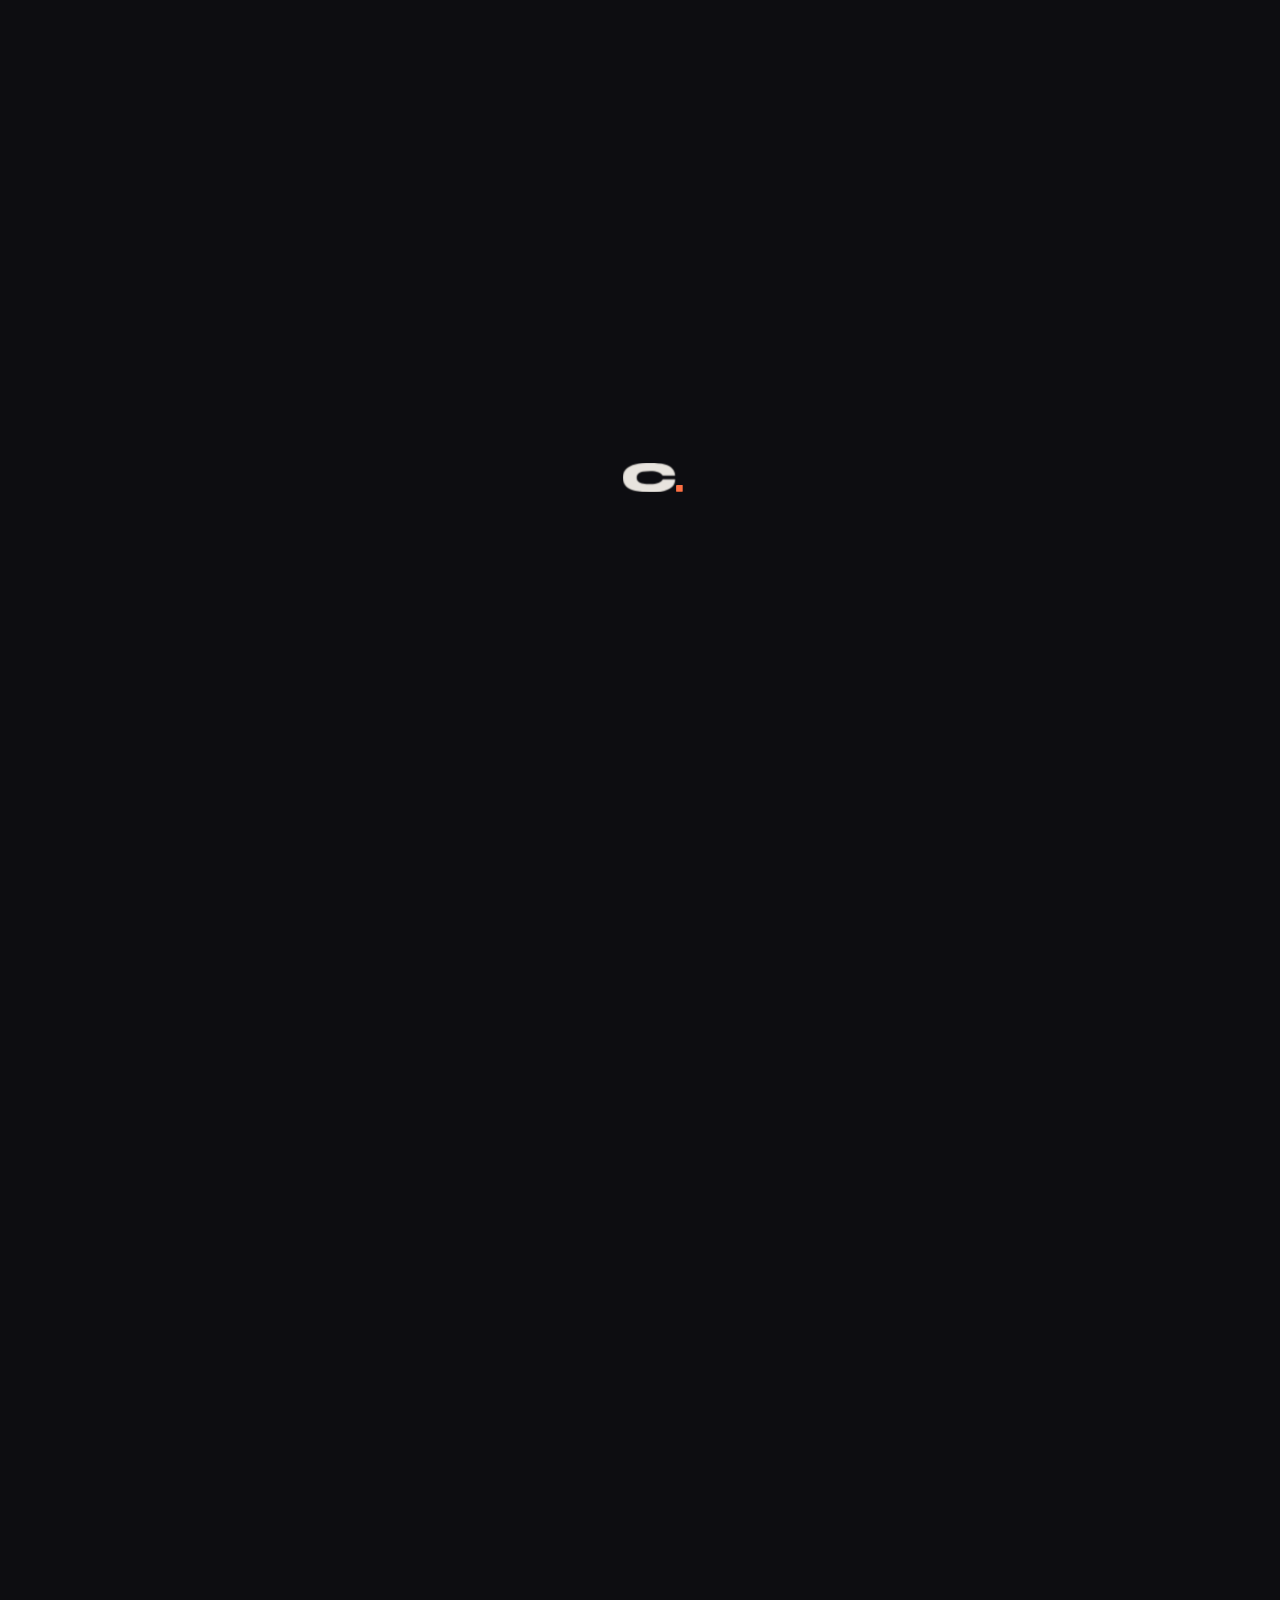
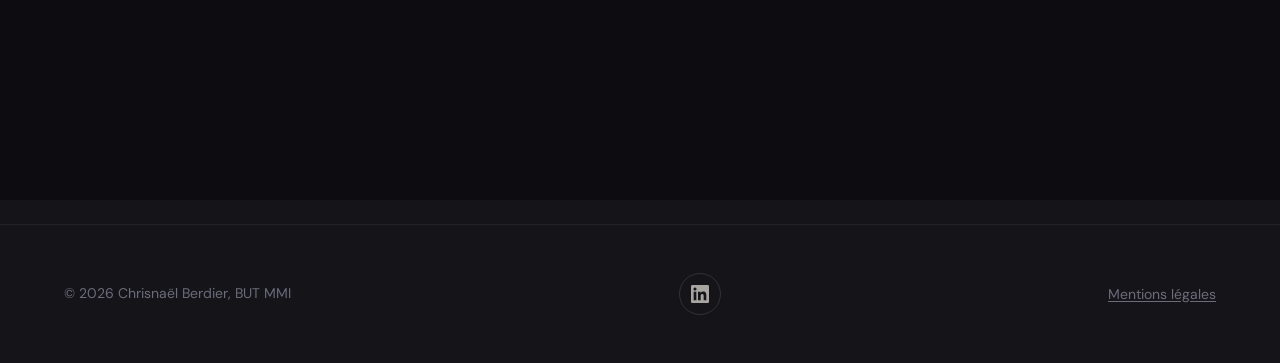
==== a-propos.html @ d1ca4b15 "sync: mise à jour depuis portfolio-berdier-chrisnael (version principale) Co-Authored-By: Claude Son" ====
﻿﻿<!DOCTYPE html>
<html lang="fr" data-theme="auto">
<head>
  <meta charset="UTF-8">
  <meta name="viewport" content="width=device-width, initial-scale=1.0">
  <meta name="description" content="À propos de Chrisnaël Berdier : parcours, valeurs et vision en tant que Designer Graphique en formation BUT MMI.">
  <title>À propos · Chrisnaël Berdier</title>
  <link rel="preconnect" href="https://fonts.googleapis.com">
  <link rel="preconnect" href="https://fonts.gstatic.com" crossorigin>
  <link href="https://fonts.googleapis.com/css2?family=Syne:wght@400;500;600;700;800&family=DM+Sans:ital,opsz,wght@0,9..40,300;0,9..40,400;0,9..40,500;0,9..40,600;0,9..40,700;1,9..40,400&display=swap" rel="stylesheet">
  <link rel="stylesheet" href="css/style.css">
</head>
<body>
<!-- LOADER -->
  <div class="loader" id="site-loader"><svg class="loader__logo" viewBox="0 0 810 810" xmlns="http://www.w3.org/2000/svg"><path class="logo-c" d="M779.74 554.57c0 30.95-9.67 57.39-29.02 79.31-19.34 21.92-49.86 38.68-91.55 50.28s-95.84 17.41-162.47 17.41c-66.62 0-123.26-5.37-169.89-16.11-46.64-10.74-82.1-28.36-106.39-52.87-24.28-24.5-36.42-57.16-36.42-97.99 0-40.84 12.14-73.61 36.42-98.33 24.29-24.72 59.75-42.55 106.39-53.52 46.63-10.96 103.27-16.44 169.89-16.44 66.63 0 120.57 5.81 161.83 17.41 41.26 11.6 71.56 28.37 90.91 50.28 19.34 21.92 29.23 48.14 29.66 78.66H637.27c-6.88-16.77-22.35-29.77-46.42-39.02-24.07-9.24-55.45-13.86-94.14-13.86-31.37 0-58.67 2.26-81.89 6.78-23.21 4.51-41.15 12.14-53.83 22.89-12.68 10.74-19.01 25.78-19.01 45.12 0 18.91 6.23 33.74 18.69 44.49 12.47 10.74 30.3 18.26 53.52 22.56 23.22 4.31 50.73 6.45 82.53 6.45 38.69 0 70.17-4.62 94.45-13.86 24.29-9.25 39.88-22.47 46.76-39.66z" transform="translate(-22.56,-315.92) scale(0.79) translate(161.44,691.9)"/><rect class="logo-dot" fill="#ff7043" x="730" y="720" width="60" height="60" rx="4"/></svg></div>
  <!-- PAGE TRANSITION -->
  <div class="page-transition-overlay" id="page-transition"><svg class="pt-logo" viewBox="0 0 810 810" xmlns="http://www.w3.org/2000/svg"><path fill="var(--text-primary,#f0ece6)" d="M779.74 554.57c0 30.95-9.67 57.39-29.02 79.31-19.34 21.92-49.86 38.68-91.55 50.28s-95.84 17.41-162.47 17.41c-66.62 0-123.26-5.37-169.89-16.11-46.64-10.74-82.1-28.36-106.39-52.87-24.28-24.5-36.42-57.16-36.42-97.99 0-40.84 12.14-73.61 36.42-98.33 24.29-24.72 59.75-42.55 106.39-53.52 46.63-10.96 103.27-16.44 169.89-16.44 66.63 0 120.57 5.81 161.83 17.41 41.26 11.6 71.56 28.37 90.91 50.28 19.34 21.92 29.23 48.14 29.66 78.66H637.27c-6.88-16.77-22.35-29.77-46.42-39.02-24.07-9.24-55.45-13.86-94.14-13.86-31.37 0-58.67 2.26-81.89 6.78-23.21 4.51-41.15 12.14-53.83 22.89-12.68 10.74-19.01 25.78-19.01 45.12 0 18.91 6.23 33.74 18.69 44.49 12.47 10.74 30.3 18.26 53.52 22.56 23.22 4.31 50.73 6.45 82.53 6.45 38.69 0 70.17-4.62 94.45-13.86 24.29-9.25 39.88-22.47 46.76-39.66z" transform="translate(-22.56,-315.92) scale(0.79) translate(161.44,691.9)"/><rect fill="#ff7043" x="730" y="720" width="60" height="60" rx="4"/></svg></div>
  <!-- CURSOR -->
  <div class="cursor-custom" id="custom-cursor"></div>
  <a href="#main" class="skip-link">Aller au contenu principal</a>
  <nav class="nav" aria-label="Navigation principale">
    <div class="container nav__inner">
      <a href="index.html" class="nav__logo" aria-label="Retour à l'accueil">C<span>.</span></a>
      <ul class="nav__links" role="list"><li><a href="index.html" class="nav__link" data-i18n="nav.home">Accueil</a></li><li><a href="a-propos.html" class="nav__link is-active" data-i18n="nav.about">À propos</a></li><li><a href="projets.html" class="nav__link" data-i18n="nav.projects">Projets</a></li><li><a href="contact.html" class="nav__link" data-i18n="nav.contact">Contact</a></li></ul>
      <div class="nav__actions">
        <div class="lang-selector" id="lang-selector"><button class="lang-btn" id="lang-btn" aria-label="Choisir la langue" type="button"><svg viewBox="0 0 24 24" fill="none" stroke="currentColor" stroke-width="2" stroke-linecap="round" stroke-linejoin="round"><circle cx="12" cy="12" r="10"/><line x1="2" y1="12" x2="22" y2="12"/><path d="M12 2a15.3 15.3 0 0 1 4 10 15.3 15.3 0 0 1-4 10 15.3 15.3 0 0 1-4-10 15.3 15.3 0 0 1 4-10z"/></svg></button><div class="lang-dropdown"><button class="lang-option is-active" data-lang="fr"><span class="lang-option__flag">🇫🇷</span> Français</button><button class="lang-option" data-lang="en"><span class="lang-option__flag">🇬🇧</span> English</button><button class="lang-option" data-lang="es"><span class="lang-option__flag">🇪🇸</span> Español</button></div></div><button class="theme-switch" aria-label="Basculer le mode sombre" type="button"><div class="theme-switch__track"><span aria-hidden="true">☀️</span><span aria-hidden="true">🌙</span></div><div class="theme-switch__thumb"></div></button><button class="nav__burger" aria-label="Ouvrir le menu" aria-expanded="false" aria-controls="mobile-menu" type="button"><span></span><span></span><span></span></button></div>
    </div>
    </nav>
  <div class="nav__mobile" id="mobile-menu" role="dialog" aria-modal="true" aria-label="Menu"><div class="nav__mobile-header"><a href="index.html" class="nav__mobile-logo" aria-label="Retour à l&apos;accueil">C<span>.</span></a><button class="nav__mobile-close" id="nav-mobile-close" aria-label="Fermer le menu" type="button"><svg viewBox="0 0 24 24" fill="none" stroke="currentColor" stroke-width="2.5" stroke-linecap="round" aria-hidden="true"><line x1="18" y1="6" x2="6" y2="18"/><line x1="6" y1="6" x2="18" y2="18"/></svg></button></div><a href="index.html" class="nav__mobile-link">Accueil</a><a href="a-propos.html" class="nav__mobile-link">À propos</a><a href="projets.html" class="nav__mobile-link">Projets</a><a href="contact.html" class="nav__mobile-link">Contact</a></div>
  <main id="main">
    <header class="page-header">
      <div class="container">
        <p class="section__label">Qui suis-je</p>
        <h1 class="page-header__title" data-i18n="apropos.title">À propos</h1>
        <p class="page-header__subtitle" data-i18n="apropos.subtitle">Mon parcours, mes valeurs, ma vision du design</p>
      </div>
    </header>
    <section class="about section">
      <div class="container">
        <div class="about__grid">
          <div class="about__image-wrap reveal">
            <img src="assets/img/portrait.webp" alt="Portrait de Chrisnaël Berdier" loading="eager">
          </div>
          <div class="about__text reveal stagger-2">
            <h2 class="section__title" data-i18n="apropos.name">Chrisnaël Berdier</h2>
            <p data-i18n="apropos.p1">J'ai 19 ans et je suis actuellement en première année de BUT Métiers du Multimédia et de l'Internet à l'Université des Antilles, campus de Saint-Claude en Guadeloupe. Avant cela, j'ai débuté par une L1 Humanités qui m'a apporté une solide base en réflexion et communication.</p>
            <p data-i18n="apropos.p2">Ma passion pour le design graphique s'exprime à travers la création d'identités visuelles, de compositions typographiques et de supports de communication. Je suis convaincu que le design est un langage : chaque couleur, chaque forme, chaque espace a un sens.</p>
            <p data-i18n="apropos.p3">En parallèle de mes études, j'ai acquis de l'expérience professionnelle en tant qu'hôte de caisse chez Carrefour Milenis et vendeur chez Be Sport. Ces expériences m'ont appris la rigueur, le travail d'équipe et la relation client.</p>
            <p data-i18n="apropos.p4">Dynamique et motivé, je suis à la recherche d'un stage ou d'une alternance en design graphique, direction artistique ou communication visuelle.</p>
            <div class="about__stats">
              <div class="stat"><div class="stat__number" data-count="10">0</div><div class="stat__label" data-i18n="stat.projects">Projets réalisés</div></div>
              <div class="stat"><div class="stat__number" data-count="2" data-suffix="">0</div><div class="stat__label" data-i18n="stat.degree">BAC+2 en cours</div></div>
              <div class="stat"><div class="stat__number" data-count="9">0</div><div class="stat__label" data-i18n="stat.tools">Outils maîtrisés</div></div>
            </div>
            <div class="about__cta-row">
              <a href="assets/cv/CV_BERDIER_CHRISNAEL.pdf" class="btn btn--primary" download="CV_BERDIER_CHRISNAEL.pdf" aria-label="Télécharger mon CV"><svg viewBox="0 0 24 24" width="18" height="18" fill="none" stroke="currentColor" stroke-width="2" stroke-linecap="round" aria-hidden="true"><path d="M21 15v4a2 2 0 0 1-2 2H5a2 2 0 0 1-2-2v-4"/><polyline points="7 10 12 15 17 10"/><line x1="12" y1="15" x2="12" y2="3"/></svg> Télécharger mon CV</a>
              <button class="btn btn--outline" id="open-cv-viewer" type="button" aria-haspopup="dialog"><svg viewBox="0 0 24 24" width="18" height="18" fill="none" stroke="currentColor" stroke-width="2" stroke-linecap="round" aria-hidden="true"><path d="M1 12s4-8 11-8 11 8 11 8-4 8-11 8-11-8-11-8z"/><circle cx="12" cy="12" r="3"/></svg> Visualiser le CV</button>
              <a href="contact.html" class="btn btn--outline" data-i18n="apropos.contact">Me contacter</a>
            </div>
          </div>
        </div>
        <div class="about-page-values">
          <div class="value-card reveal stagger-1">
            <div class="value-card__icon" aria-hidden="true">🎯</div>
            <h3 class="value-card__title" data-i18n="val.precision">Précision</h3>
            <p class="value-card__desc">Chaque pixel compte. Je porte une attention minutieuse aux détails typographiques et à l'alignement visuel.</p>
          </div>
          <div class="value-card reveal stagger-2">
            <div class="value-card__icon" aria-hidden="true">♿</div>
            <h3 class="value-card__title" data-i18n="val.a11y">Accessibilité</h3>
            <p class="value-card__desc">Concevoir pour tous. Je m'assure que mes créations respectent les standards RGAA et WCAG.</p>
          </div>
          <div class="value-card reveal stagger-3">
            <div class="value-card__icon" aria-hidden="true">💡</div>
            <h3 class="value-card__title" data-i18n="val.creative">Créativité</h3>
            <p class="value-card__desc">Explorer, expérimenter, surprendre. Mon design raconte une histoire et crée de l'émotion.</p>
          </div>
        </div>
      </div>
    </section>
  </main>

  <!-- CV VIEWER MODAL -->
  <div class="project-modal-overlay" id="cv-modal" role="dialog" aria-modal="true" aria-labelledby="cv-modal-title">
    <div class="project-modal">
      <div class="project-modal__header"><button class="project-modal__close-btn" id="cv-modal-close" aria-label="Fermer" type="button">&times;</button></div>
      <div class="project-modal__image">
        <iframe id="cv-modal-iframe" src="" title="CV Chrisnaël Berdier" style="width:100%;height:70vh;border:none;border-radius:var(--radius-md);background:var(--bg-tertiary);"></iframe>
      </div>
      <div class="project-modal__body">
        <h2 class="project-modal__title" id="cv-modal-title">CV de Chrisnaël Berdier</h2>
        <p class="project-modal__desc">Curriculum vitae, BUT Métiers du Multimédia et de l'Internet.</p>
        <a href="assets/cv/CV_BERDIER_CHRISNAEL.pdf" class="project-modal__ext-link" download="CV_BERDIER_CHRISNAEL.pdf" style="display:inline-flex;">📥 Télécharger le PDF</a>
      </div>
    </div>
  </div>

  <footer class="footer" role="contentinfo"><div class="container footer__inner"><p class="footer__copy">&copy; 2026 Chrisnaël Berdier, BUT&nbsp;MMI</p><div class="footer__socials" aria-label="Réseaux sociaux"><a href="https://www.linkedin.com/in/chrisna%C3%ABl-berdier-b634a3389/" class="footer__social-link" aria-label="LinkedIn" target="_blank" rel="noopener noreferrer"><svg viewBox="0 0 24 24" fill="currentColor" aria-hidden="true"><path d="M20.447 20.452h-3.554v-5.569c0-1.328-.027-3.037-1.852-3.037-1.853 0-2.136 1.445-2.136 2.939v5.667H9.351V9h3.414v1.561h.046c.477-.9 1.637-1.85 3.37-1.85 3.601 0 4.267 2.37 4.267 5.455v6.286zM5.337 7.433a2.062 2.062 0 0 1-2.063-2.065 2.064 2.064 0 1 1 2.063 2.065zm1.782 13.019H3.555V9h3.564v11.452zM22.225 0H1.771C.792 0 0 .774 0 1.729v20.542C0 23.227.792 24 1.771 24h20.451C23.2 24 24 23.227 24 22.271V1.729C24 .774 23.2 0 22.222 0h.003z"/></svg></a></div><button class="footer__legal-link" id="open-legal" aria-haspopup="dialog" type="button" data-i18n="footer.legal">Mentions légales</button></div></footer>
  <div class="modal-overlay" id="legal-modal" role="dialog" aria-modal="true" aria-labelledby="legal-title"><div class="modal"><button class="modal__close" aria-label="Fermer">&times;</button><h2 id="legal-title">Mentions légales</h2><h3>Éditeur</h3><p>Chrisnaël Berdier, étudiant BUT MMI, Université des Antilles.</p><h3>Hébergement</h3><p>GitHub Pages, GitHub, Inc.</p><h3>RGPD</h3><p>Aucun cookie de traçage. Droit d'accès et suppression garanti.</p></div></div>
  <button class="back-to-top" id="back-to-top" aria-label="Retour en haut" type="button"><svg viewBox="0 0 24 24" fill="none" stroke="currentColor" stroke-width="2.5" stroke-linecap="round" aria-hidden="true"><polyline points="18 15 12 9 6 15"/></svg></button>
  <div class="a11y-widget"><div class="a11y-panel" id="a11y-panel" role="region" aria-label="Accessibilité"><p class="a11y-panel__title">♿ Accessibilité</p><div class="a11y-option"><span class="a11y-option__label">Taille du texte</span><div class="a11y-option__controls"><button class="a11y-btn" data-zoom="decrease" aria-label="Réduire">A−</button><button class="a11y-btn" data-zoom="reset" aria-label="Réinitialiser">A</button><button class="a11y-btn" data-zoom="increase" aria-label="Augmenter">A+</button></div></div><div class="a11y-option"><span class="a11y-option__label">Contraste élevé</span><div class="a11y-option__controls"><button class="a11y-btn" id="contrast-toggle" aria-pressed="false">◐</button></div></div><div class="a11y-option"><span class="a11y-option__label">Réduire animations</span><div class="a11y-option__controls"><button class="a11y-btn" id="motion-toggle" aria-pressed="false">⏸</button></div></div><div class="a11y-option"><span class="a11y-option__label">Espacement</span><div class="a11y-option__controls"><button class="a11y-btn" id="spacing-toggle" aria-pressed="false">↔</button></div></div></div><button class="a11y-toggle" id="a11y-toggle" aria-label="Accessibilité" aria-expanded="false" aria-controls="a11y-panel" type="button"><svg viewBox="0 0 24 24" fill="none" stroke="currentColor" stroke-width="2" stroke-linecap="round" stroke-linejoin="round" aria-hidden="true"><circle cx="12" cy="4.5" r="2.5"/><path d="M12 7v5"/><path d="M8 11l4 2 4-2"/><path d="M9 21l3-7 3 7"/></svg></button></div>
  <script src="js/main.js"></script>
</body>
</html>
---- css/style.css ----
/* ==============================================================
   PORTFOLIO CHRISNAËL BERDIER — CSS Principal V3
   Architecture : Design tokens → Reset → Components → Layout → Pages
   ============================================================== */

/* ======== DESIGN TOKENS ======== */
:root {
  --space-xs: 0.25rem; --space-sm: 0.5rem; --space-md: 1rem;
  --space-lg: 1.5rem; --space-xl: 2rem; --space-2xl: 3rem;
  --space-3xl: 4rem; --space-4xl: 6rem;

  --font-display: 'Syne', sans-serif;
  --font-body: 'DM Sans', sans-serif;
  --text-xs: clamp(0.75rem, 0.7rem + 0.25vw, 0.875rem);
  --text-sm: clamp(0.875rem, 0.8rem + 0.35vw, 1rem);
  --text-base: clamp(1rem, 0.9rem + 0.45vw, 1.125rem);
  --text-lg: clamp(1.125rem, 1rem + 0.55vw, 1.35rem);
  --text-xl: clamp(1.5rem, 1.2rem + 1.2vw, 2rem);
  --text-2xl: clamp(2rem, 1.5rem + 2vw, 3rem);
  --text-3xl: clamp(2.5rem, 1.8rem + 3vw, 4.5rem);
  --text-hero: clamp(3rem, 2rem + 4.5vw, 7rem);

  --radius-sm: 6px; --radius-md: 12px; --radius-lg: 20px; --radius-full: 9999px;

  --ease-out: cubic-bezier(0.16, 1, 0.3, 1);
  --ease-spring: cubic-bezier(0.34, 1.56, 0.64, 1);
  --duration-fast: 200ms; --duration-base: 400ms; --duration-slow: 700ms;

  --z-particles: 1; --z-content: 10; --z-back-top: 50;
  --z-nav: 100; --z-modal: 200; --z-a11y: 300;
  --a11y-zoom: 1;
}

/* ======== MODE CLAIR ======== */
[data-theme="light"], :root {
  --bg-primary: #F5F2EC; --bg-secondary: #EDEAE3; --bg-tertiary: #E2DFD8;
  --bg-card: #FFFFFF; --bg-card-hover: #FAFAF8;
  --bg-nav: rgba(245, 242, 236, 0.88);
  --text-primary: #1A1A2E; --text-secondary: #4A4A5A;
  --text-tertiary: #7A7A8A; --text-inverse: #F5F2EC;
  --accent: #E8552E; --accent-hover: #D14420;
  --accent-soft: rgba(232, 85, 46, 0.1);
  --accent-secondary: #1D7AF2;
  --accent-secondary-soft: rgba(29, 122, 242, 0.1);
  --border: rgba(26, 26, 46, 0.08); --border-strong: rgba(26, 26, 46, 0.15);
  --shadow-sm: 0 1px 3px rgba(0,0,0,0.04);
  --shadow-md: 0 4px 20px rgba(0,0,0,0.06);
  --shadow-lg: 0 12px 40px rgba(0,0,0,0.08);
  --shadow-glow: 0 0 30px rgba(232, 85, 46, 0.15);
}

/* ======== MODE SOMBRE ======== */
[data-theme="dark"] {
  --bg-primary: #0D0D11; --bg-secondary: #151519; --bg-tertiary: #1E1E24;
  --bg-card: #1A1A22; --bg-card-hover: #222230;
  --bg-nav: rgba(13, 13, 17, 0.9);
  --text-primary: #E8E4DE; --text-secondary: #A8A4A0;
  --text-tertiary: #6B6B7B; --text-inverse: #0D0D11;
  --accent: #FF7043; --accent-hover: #FF8A65;
  --accent-soft: rgba(255, 112, 67, 0.12);
  --accent-secondary: #5CA0FF;
  --accent-secondary-soft: rgba(92, 160, 255, 0.1);
  --border: rgba(255, 255, 255, 0.06); --border-strong: rgba(255, 255, 255, 0.12);
  --shadow-sm: 0 1px 3px rgba(0,0,0,0.3);
  --shadow-md: 0 4px 20px rgba(0,0,0,0.4);
  --shadow-lg: 0 12px 40px rgba(0,0,0,0.5);
  --shadow-glow: 0 0 40px rgba(255, 112, 67, 0.2);
}

/* ======== RESET & BASE ======== */
*, *::before, *::after { margin: 0; padding: 0; box-sizing: border-box; }
html { scroll-behavior: smooth; scroll-padding-top: 80px; font-size: calc(100% * var(--a11y-zoom)); }
body {
  font-family: var(--font-body); font-size: var(--text-base); line-height: 1.7;
  color: var(--text-primary); background-color: var(--bg-primary);
  transition: background-color var(--duration-base) var(--ease-out), color var(--duration-base) var(--ease-out);
  -webkit-font-smoothing: antialiased; overflow-x: hidden;
}
.skip-link {
  position: absolute; top: -100%; left: var(--space-md);
  background: var(--accent); color: #fff; padding: var(--space-sm) var(--space-lg);
  border-radius: var(--radius-sm); font-weight: 600; z-index: 9999;
  text-decoration: none; transition: top var(--duration-fast);
}
.skip-link:focus { top: var(--space-md); }
:focus-visible { outline: 3px solid var(--accent); outline-offset: 3px; border-radius: 2px; }
@media (prefers-reduced-motion: reduce) {
  *, *::before, *::after { animation-duration: 0.01ms !important; transition-duration: 0.01ms !important; scroll-behavior: auto !important; }
}
img { max-width: 100%; height: auto; display: block; }
a { color: var(--accent); text-decoration: none; transition: color var(--duration-fast); }
a:hover { color: var(--accent-hover); }
h1, h2, h3, h4 { font-family: var(--font-display); line-height: 1.15; font-weight: 700; }
.container { width: 100%; max-width: 1200px; margin: 0 auto; padding-inline: var(--space-lg); }
.section { padding-block: var(--space-4xl); }
.section__label {
  font-family: var(--font-display); font-size: var(--text-xs); font-weight: 600;
  text-transform: uppercase; letter-spacing: .15em; color: var(--accent); margin-bottom: var(--space-sm);
}
.section__title { font-size: var(--text-2xl); margin-bottom: var(--space-2xl); }

/* ======== SCROLL REVEAL ======== */
.reveal { opacity: 0; transform: translateY(30px); transition: opacity 0.7s var(--ease-out), transform 0.7s var(--ease-out); }
.reveal.is-visible { opacity: 1; transform: translateY(0); }
.stagger-2 { transition-delay: 0.15s; } .stagger-3 { transition-delay: 0.3s; } .stagger-4 { transition-delay: 0.45s; }

/* ======== NAVIGATION ======== */
.nav {
  position: fixed; top: 0; left: 0; right: 0; z-index: var(--z-nav);
  background: var(--bg-nav); backdrop-filter: blur(12px); -webkit-backdrop-filter: blur(12px);
  border-bottom: 1px solid var(--border); transition: transform var(--duration-base) var(--ease-out);
}
.nav.is-hidden { transform: translateY(-100%); }
.nav__inner { display: flex; align-items: center; justify-content: space-between; height: 70px; }
.nav__logo { font-family: var(--font-display); font-size: 1.6rem; font-weight: 800; color: var(--text-primary); }
.nav__logo span { color: var(--accent); }
.nav__links { display: none; list-style: none; gap: var(--space-xl); }
.nav__link {
  font-family: var(--font-display); font-size: var(--text-sm); font-weight: 500;
  color: var(--text-secondary); text-decoration: none; padding-bottom: 4px;
  border-bottom: 2px solid transparent; transition: all var(--duration-fast);
}
.nav__link:hover, .nav__link.is-active { color: var(--text-primary); border-bottom-color: var(--accent); }
@media (min-width: 768px) { .nav__links { display: flex; } .nav__burger { display: none !important; } }
.nav__actions { display: flex; align-items: center; gap: var(--space-md); }

/* Theme switch */
.theme-switch {
  position: relative; width: 60px; height: 32px; border-radius: var(--radius-full);
  background: var(--bg-tertiary); border: 2px solid var(--border-strong);
  cursor: pointer; padding: 0; overflow: hidden; transition: border-color var(--duration-fast);
}
.theme-switch:hover { border-color: var(--accent); }
.theme-switch__track {
  display: flex; align-items: center; justify-content: space-between;
  width: 100%; height: 100%; padding: 0 6px; font-size: 0.75rem;
}
.theme-switch__thumb {
  position: absolute; top: 3px; left: 3px; width: 22px; height: 22px;
  border-radius: var(--radius-full); background: var(--accent);
  transition: transform var(--duration-base) var(--ease-spring);
  box-shadow: 0 2px 8px rgba(0,0,0,0.2);
}
[data-theme="dark"] .theme-switch__thumb { transform: translateX(28px); }

/* Burger mobile */
.nav__burger {
  display: flex; flex-direction: column; gap: 5px; background: none;
  border: none; cursor: pointer; padding: var(--space-sm); width: 36px;
}
.nav__burger span {
  display: block; width: 100%; height: 2px; background: var(--text-primary);
  border-radius: 2px; transition: all var(--duration-fast);
}
.nav__mobile {
  position: fixed; inset: 0; z-index: calc(var(--z-nav) + 1); background: var(--bg-primary);
  display: flex; flex-direction: column; align-items: center; justify-content: center;
  gap: var(--space-xl); opacity: 0; pointer-events: none; transition: opacity var(--duration-base);
}
.nav__mobile.is-open { opacity: 1; pointer-events: auto; }
.nav__mobile-link {
  font-family: var(--font-display); font-size: var(--text-xl); font-weight: 700;
  color: var(--text-primary); text-decoration: none;
}

/* ======== HERO ======== */
.hero {
  position: relative; min-height: 100vh; display: flex; align-items: center;
  justify-content: center; text-align: center; padding-top: 70px;
  overflow: hidden;
}
.hero__content { position: relative; z-index: var(--z-content); }
.hero__greeting {
  font-family: var(--font-display); font-size: var(--text-sm); font-weight: 600;
  text-transform: uppercase; letter-spacing: .2em; color: var(--accent);
  margin-bottom: var(--space-lg); opacity: 0; animation: fadeInUp .8s var(--ease-out) .2s forwards;
}
.hero__title {
  font-size: var(--text-hero); font-weight: 800; line-height: 1.05;
  margin-bottom: var(--space-lg); opacity: 0; animation: fadeInUp .8s var(--ease-out) .4s forwards;
}
.hero__title .highlight {
  display: block;
  background: linear-gradient(135deg, var(--accent), var(--accent-secondary));
  -webkit-background-clip: text; background-clip: text; -webkit-text-fill-color: transparent;
  font-size: clamp(1.2rem, 1rem + 2vw, 2.5rem); margin-top: var(--space-sm);
}
.hero__subtitle {
  font-size: var(--text-lg); color: var(--text-secondary); max-width: 600px;
  margin: 0 auto var(--space-2xl); opacity: 0; animation: fadeInUp .8s var(--ease-out) .6s forwards;
}
.hero__cta {
  display: flex; flex-wrap: wrap; justify-content: center; gap: var(--space-md);
  opacity: 0; animation: fadeInUp .8s var(--ease-out) .8s forwards;
}
.hero__scroll {
  position: absolute; bottom: var(--space-2xl); left: 50%; transform: translateX(-50%);
  z-index: var(--z-content); display: flex; flex-direction: column; align-items: center;
  gap: var(--space-sm); color: var(--text-tertiary); font-size: var(--text-xs);
  opacity: 0; animation: fadeIn 1s var(--ease-out) 1.5s forwards;
}
.hero__scroll-line { width: 1px; height: 40px; background: var(--accent); animation: scrollPulse 2s ease-in-out infinite; }

/* Full-page particles */
.page-particles {
  position: fixed; top: 0; left: 0; width: 100%; height: 100%;
  z-index: var(--z-particles); pointer-events: none; display: block;
}

@keyframes fadeInUp { from { opacity: 0; transform: translateY(25px); } to { opacity: 1; transform: translateY(0); } }
@keyframes fadeIn { from { opacity: 0; } to { opacity: 1; } }
@keyframes scrollPulse { 0%, 100% { transform: scaleY(1); opacity: 1; } 50% { transform: scaleY(.5); opacity: .3; } }

/* ======== BUTTONS ======== */
.btn {
  display: inline-flex; align-items: center; gap: var(--space-sm);
  font-family: var(--font-display); font-size: var(--text-sm); font-weight: 600;
  padding: var(--space-md) var(--space-xl); border-radius: var(--radius-full);
  border: none; cursor: pointer; text-decoration: none;
  transition: all var(--duration-base) var(--ease-spring); white-space: nowrap;
}
.btn:hover { transform: translateY(-2px); } .btn:active { transform: translateY(0); }
.btn--primary { background: var(--accent); color: #fff; box-shadow: 0 4px 15px rgba(232,85,46,0.3); }
.btn--primary:hover { background: var(--accent-hover); box-shadow: var(--shadow-glow); color: #fff; }
.btn--outline { background: transparent; color: var(--text-primary); border: 2px solid var(--border-strong); }
.btn--outline:hover { border-color: var(--accent); color: var(--accent); }
.btn svg { width: 18px; height: 18px; }

/* ======== PAGE HEADER (inner pages — enhanced) ======== */
.page-header {
  position: relative; padding-top: calc(70px + var(--space-4xl)); padding-bottom: var(--space-3xl);
  text-align: center; overflow: hidden; background: var(--bg-secondary);
}
.page-header::before {
  content: ''; position: absolute; top: 50%; left: 50%;
  width: 600px; height: 600px; transform: translate(-50%, -50%);
  background: radial-gradient(circle, var(--accent-soft) 0%, transparent 70%);
  pointer-events: none; opacity: .7;
}
.page-header::after {
  content: ''; position: absolute; bottom: 0; left: 0; right: 0;
  height: 1px; background: linear-gradient(90deg, transparent, var(--accent), transparent); opacity: .4;
}
/* Decorative lines */
.page-header .section__label { position: relative; }
.page-header__title { font-size: var(--text-2xl); margin-bottom: var(--space-sm); position: relative; }
.page-header__subtitle { color: var(--text-secondary); font-size: var(--text-lg); position: relative; }

/* ======== ABOUT ======== */
.about { background: var(--bg-secondary); }
.about__grid { display: grid; grid-template-columns: 1fr; gap: var(--space-3xl); align-items: center; }
.about__image-wrap {
  position: relative; aspect-ratio: 4/5; border-radius: var(--radius-lg); overflow: hidden;
  background: var(--bg-tertiary); max-width: 380px; margin: 0 auto;
  box-shadow: var(--shadow-lg); border: 2px solid var(--border); transition: border-color var(--duration-base);
}
.about__image-wrap::after {
  content: ''; position: absolute; inset: 0;
  background: linear-gradient(180deg, transparent 60%, rgba(0,0,0,0.2));
  pointer-events: none;
}
.about__image-wrap:hover { border-color: var(--accent); }
.about__image-wrap img { width: 100%; height: 100%; object-fit: cover; }
.about__text p { color: var(--text-secondary); margin-bottom: var(--space-lg); }
.about__stats { display: grid; grid-template-columns: repeat(3, 1fr); gap: var(--space-lg); margin-top: var(--space-2xl); }
.stat { text-align: center; }
.stat__number { font-family: var(--font-display); font-size: var(--text-xl); font-weight: 800; color: var(--accent); }
.stat__label { font-size: var(--text-xs); color: var(--text-tertiary); margin-top: var(--space-xs); }
@media (min-width: 768px) { .about__grid { grid-template-columns: 1fr 1.3fr; } }

/* ======== PROJECTS (cards, filters, search) ======== */
.projects__toolbar { display: flex; flex-direction: column; gap: var(--space-lg); margin-bottom: var(--space-2xl); }
.projects__search { position: relative; max-width: 400px; }
.projects__search-input {
  width: 100%; font-family: var(--font-body); font-size: var(--text-sm);
  padding: var(--space-md) var(--space-md) var(--space-md) 44px;
  border: 1.5px solid var(--border-strong); border-radius: var(--radius-full);
  background: var(--bg-card); color: var(--text-primary);
  transition: border-color var(--duration-fast), box-shadow var(--duration-fast);
}
.projects__search-input:focus { outline: none; border-color: var(--accent); box-shadow: 0 0 0 3px var(--accent-soft); }
.projects__search-input::placeholder { color: var(--text-tertiary); }
.projects__search-icon {
  position: absolute; left: 14px; top: 50%; transform: translateY(-50%);
  width: 18px; height: 18px; color: var(--text-tertiary); pointer-events: none;
}
.projects__filters { display: flex; flex-wrap: wrap; gap: var(--space-sm); }
.filter-btn {
  font-family: var(--font-display); font-size: var(--text-xs); font-weight: 600;
  padding: var(--space-sm) var(--space-lg); border-radius: var(--radius-full);
  border: 1.5px solid var(--border-strong); background: transparent;
  color: var(--text-secondary); cursor: pointer; transition: all var(--duration-fast);
}
.filter-btn:hover { border-color: var(--accent); color: var(--accent); }
.filter-btn.is-active { background: var(--accent); border-color: var(--accent); color: #fff; }

.projects__grid { display: grid; grid-template-columns: 1fr; gap: var(--space-xl); }
.projects__empty {
  grid-column: 1 / -1; text-align: center; padding: var(--space-3xl);
  color: var(--text-tertiary); font-size: var(--text-lg); display: none;
}
.projects__empty.is-visible { display: block; }

.project-card {
  background: var(--bg-card); border: 1px solid var(--border); border-radius: var(--radius-lg);
  overflow: hidden; transition: all var(--duration-base) var(--ease-out); cursor: pointer;
}
.project-card:hover { transform: translateY(-5px); box-shadow: var(--shadow-lg); border-color: var(--accent); }
.project-card.is-hidden { display: none; }
.project-card__image {
  aspect-ratio: 16/10; background: var(--bg-tertiary); overflow: hidden; position: relative;
}
.project-card__image img {
  width: 100%; height: 100%; object-fit: cover;
  transition: transform var(--duration-slow) var(--ease-out);
}
.project-card:hover .project-card__image img { transform: scale(1.04); }
.project-card__body { padding: var(--space-lg); }
.project-card__tags { display: flex; flex-wrap: wrap; gap: var(--space-xs); margin-bottom: var(--space-md); }
.tag {
  font-family: var(--font-display); font-size: .7rem; font-weight: 600; letter-spacing: .05em;
  text-transform: uppercase; padding: 3px 10px; border-radius: var(--radius-full);
  background: var(--accent-soft); color: var(--accent);
}
.tag--secondary { background: var(--accent-secondary-soft); color: var(--accent-secondary); }
.project-card__title { font-size: var(--text-lg); margin-bottom: var(--space-sm); }
.project-card__desc { font-size: var(--text-sm); color: var(--text-secondary); line-height: 1.6; }
.project-card__link {
  display: inline-flex; align-items: center; gap: var(--space-xs);
  font-family: var(--font-display); font-size: var(--text-sm); font-weight: 600;
  color: var(--accent); margin-top: var(--space-md); transition: gap var(--duration-fast);
  background: none; border: none; cursor: pointer; padding: 0;
}
.project-card__link:hover { gap: var(--space-sm); }
.projects__more { text-align: center; margin-top: var(--space-2xl); }
@media (min-width: 600px) { .projects__grid { grid-template-columns: repeat(2, 1fr); } }
@media (min-width: 1024px) { .projects__grid { grid-template-columns: repeat(3, 1fr); } }

/* ======== PROJECT DETAIL MODAL ======== */
.project-modal-overlay {
  position: fixed; inset: 0; background: rgba(0,0,0,0.8); backdrop-filter: blur(10px);
  z-index: var(--z-modal); opacity: 0; pointer-events: none;
  transition: opacity var(--duration-base); display: flex;
  align-items: center; justify-content: center; padding: var(--space-lg);
}
.project-modal-overlay.is-open { opacity: 1; pointer-events: auto; }
.project-modal {
  background: var(--bg-card); border: 1px solid var(--border-strong);
  border-radius: var(--radius-lg); max-width: 850px; width: 100%;
  max-height: 90vh; overflow-y: auto;
  transform: translateY(30px) scale(.97);
  transition: transform var(--duration-base) var(--ease-out);
  box-shadow: 0 25px 60px rgba(0,0,0,0.4);
}
.project-modal-overlay.is-open .project-modal { transform: translateY(0) scale(1); }
.project-modal__header {
  display: flex; justify-content: flex-end; padding: var(--space-md) var(--space-lg) 0;
  position: sticky; top: 0; z-index: 5;
}
.project-modal__close-btn {
  width: 44px; height: 44px; border-radius: var(--radius-full);
  background: var(--bg-tertiary); border: 1px solid var(--border-strong);
  color: var(--text-primary); font-size: 1.4rem; cursor: pointer;
  display: flex; align-items: center; justify-content: center;
  transition: all var(--duration-fast);
}
.project-modal__close-btn:hover { background: var(--accent); color: #fff; border-color: var(--accent); }
.project-modal__image {
  width: 100%; border-bottom: 1px solid var(--border); background: var(--bg-tertiary);
  display: flex; align-items: center; justify-content: center; padding: var(--space-lg);
  position: relative; overflow: hidden; min-height: 200px;
}
.project-modal__image img {
  max-width: 100%; max-height: 60vh; object-fit: contain; border-radius: var(--radius-md);
  transition: transform 0.3s var(--ease-out); transform-origin: center center;
}
.project-modal__controls {
  display: flex; gap: var(--space-sm); position: absolute; bottom: var(--space-md);
  right: var(--space-md); z-index: 5;
}
.project-modal__ctrl-btn {
  width: 38px; height: 38px; border-radius: var(--radius-md);
  background: var(--bg-card); border: 1px solid var(--border-strong);
  color: var(--text-primary); cursor: pointer; display: flex;
  align-items: center; justify-content: center; font-size: 1.1rem; font-weight: 700;
  box-shadow: var(--shadow-sm); transition: all var(--duration-fast);
}
.project-modal__ctrl-btn:hover { border-color: var(--accent); color: var(--accent); }
.project-modal__ctrl-btn--save {
  width: auto; padding: 0 var(--space-md); gap: var(--space-xs);
  font-family: var(--font-display); font-size: var(--text-xs); font-weight: 600;
}
.project-modal__body { padding: var(--space-2xl); }
.project-modal__tags { display: flex; flex-wrap: wrap; gap: var(--space-xs); margin-bottom: var(--space-lg); }
.project-modal__title { font-size: var(--text-xl); margin-bottom: var(--space-lg); }
.project-modal__desc { color: var(--text-secondary); font-size: var(--text-base); line-height: 1.8; }

/* ======== SKILLS ======== */
.skills__grid { display: grid; grid-template-columns: 1fr; gap: var(--space-xl); }
.skill-category {
  background: var(--bg-card); border: 1px solid var(--border); border-radius: var(--radius-lg);
  padding: var(--space-xl); transition: all var(--duration-base) var(--ease-out);
  position: relative; overflow: hidden;
}
.skill-category::before {
  content: ''; position: absolute; top: 0; left: 0; right: 0;
  height: 3px; background: linear-gradient(90deg, var(--accent), var(--accent-secondary));
  opacity: 0; transition: opacity var(--duration-base);
}
.skill-category:hover { border-color: var(--accent); box-shadow: var(--shadow-md); }
.skill-category:hover::before { opacity: 1; }
.skill-category__icon {
  width: 48px; height: 48px; border-radius: var(--radius-md);
  background: var(--accent-soft); display: flex; align-items: center;
  justify-content: center; font-size: 1.4rem; margin-bottom: var(--space-lg);
}
.skill-category__title { font-size: var(--text-lg); margin-bottom: var(--space-lg); }
.skill-item { margin-bottom: var(--space-md); }
.skill-item__header { display: flex; justify-content: space-between; margin-bottom: var(--space-xs); }
.skill-item__name { font-size: var(--text-sm); font-weight: 500; }
.skill-item__level { font-size: var(--text-xs); color: var(--text-tertiary); }
.skill-item__bar {
  width: 100%; height: 6px; background: var(--bg-tertiary);
  border-radius: var(--radius-full); overflow: hidden;
}
.skill-item__fill {
  height: 100%; background: linear-gradient(90deg, var(--accent), var(--accent-secondary));
  border-radius: var(--radius-full); width: 0; transition: width 1.2s var(--ease-out);
}
@media (min-width: 600px) { .skills__grid { grid-template-columns: repeat(2, 1fr); } }
@media (min-width: 1024px) { .skills__grid { grid-template-columns: repeat(3, 1fr); } }

/* ======== CONTACT ======== */
.contact__grid { display: grid; grid-template-columns: 1fr; gap: var(--space-3xl); }
.contact__info { display: flex; flex-direction: column; gap: var(--space-xl); }
.contact__item { display: flex; align-items: flex-start; gap: var(--space-md); }
.contact__item-icon {
  width: 48px; height: 48px; flex-shrink: 0; border-radius: var(--radius-md);
  background: var(--accent-soft); display: flex; align-items: center;
  justify-content: center; color: var(--accent); border: 1px solid var(--border);
  transition: all var(--duration-fast);
}
.contact__item:hover .contact__item-icon { border-color: var(--accent); box-shadow: var(--shadow-glow); }
.contact__item-icon svg { width: 20px; height: 20px; }
.contact__item-label {
  font-size: var(--text-xs); color: var(--text-tertiary);
  text-transform: uppercase; letter-spacing: .08em;
}
.contact__item-value { font-weight: 500; margin-top: 2px; }
.contact__item-value a { color: var(--text-primary); text-decoration: underline; text-underline-offset: 3px; }
.contact__form { display: flex; flex-direction: column; gap: var(--space-lg); }
.form-group { display: flex; flex-direction: column; gap: var(--space-xs); }
.form-group label { font-family: var(--font-display); font-size: var(--text-sm); font-weight: 600; }
.form-group label .required { color: var(--accent); }
.form-group input, .form-group textarea {
  font-family: var(--font-body); font-size: var(--text-base); padding: var(--space-md);
  border: 1.5px solid var(--border-strong); border-radius: var(--radius-md);
  background: var(--bg-card); color: var(--text-primary);
  transition: border-color var(--duration-fast); resize: vertical;
}
.form-group input:focus, .form-group textarea:focus {
  outline: none; border-color: var(--accent); box-shadow: 0 0 0 3px var(--accent-soft);
}
.form-group textarea { min-height: 140px; }
.form-status {
  font-size: var(--text-sm); padding: var(--space-md);
  border-radius: var(--radius-md); display: none;
}
.form-status.is-success {
  display: block; background: rgba(34,197,94,.1); color: #16a34a; border: 1px solid rgba(34,197,94,.2);
}
.form-status.is-error {
  display: block; background: rgba(239,68,68,.1); color: #dc2626; border: 1px solid rgba(239,68,68,.2);
}
@media (min-width: 768px) { .contact__grid { grid-template-columns: 1fr 1.5fr; } }

/* ======== ABOUT PAGE — enhanced ======== */
.about-page-values { display: grid; grid-template-columns: 1fr; gap: var(--space-lg); margin-top: var(--space-2xl); }
.value-card {
  padding: var(--space-xl); border-radius: var(--radius-lg);
  background: var(--bg-card); border: 1px solid var(--border);
  transition: all var(--duration-base) var(--ease-out);
}
.value-card:hover { border-color: var(--accent); transform: translateY(-3px); box-shadow: var(--shadow-md); }
.value-card__icon { font-size: 1.8rem; margin-bottom: var(--space-md); }
.value-card__title { font-family: var(--font-display); font-size: var(--text-lg); font-weight: 700; margin-bottom: var(--space-sm); }
.value-card__desc { font-size: var(--text-sm); color: var(--text-secondary); line-height: 1.6; }
@media (min-width: 600px) { .about-page-values { grid-template-columns: repeat(2, 1fr); } }
@media (min-width: 1024px) { .about-page-values { grid-template-columns: repeat(3, 1fr); } }

/* ======== FOOTER ======== */
.footer { background: var(--bg-secondary); border-top: 1px solid var(--border); padding-block: var(--space-2xl); }
.footer__inner {
  display: flex; flex-direction: column; gap: var(--space-lg);
  align-items: center; text-align: center;
}
.footer__socials { display: flex; gap: var(--space-md); }
.footer__social-link {
  width: 42px; height: 42px; border-radius: var(--radius-full);
  border: 1.5px solid var(--border-strong); display: flex;
  align-items: center; justify-content: center; color: var(--text-secondary);
  transition: all var(--duration-fast);
}
.footer__social-link:hover { border-color: var(--accent); color: var(--accent); transform: translateY(-2px); }
.footer__social-link svg { width: 18px; height: 18px; }
.footer__copy { font-size: var(--text-xs); color: var(--text-tertiary); }
.footer__legal-link {
  color: var(--text-tertiary); text-decoration: underline; text-underline-offset: 2px;
  font-size: var(--text-xs); background: none; border: none; cursor: pointer; font-family: var(--font-body);
}
.footer__legal-link:hover { color: var(--accent); }
@media (min-width: 768px) {
  .footer__inner { flex-direction: row; justify-content: space-between; text-align: left; }
}

/* ======== BACK TO TOP + A11Y + MODALS ======== */
.back-to-top {
  position: fixed; bottom: var(--space-xl); left: var(--space-xl); z-index: var(--z-back-top);
  width: 48px; height: 48px; border-radius: var(--radius-full);
  background: var(--bg-card); border: 1.5px solid var(--border-strong);
  color: var(--text-primary); cursor: pointer;
  display: flex; align-items: center; justify-content: center;
  box-shadow: var(--shadow-md); opacity: 0; pointer-events: none;
  transform: translateY(10px); transition: all var(--duration-base) var(--ease-out);
}
.back-to-top.is-visible { opacity: 1; pointer-events: auto; transform: translateY(0); }
.back-to-top:hover { border-color: var(--accent); color: var(--accent); transform: translateY(-3px); }
.back-to-top svg { width: 20px; height: 20px; }

.a11y-widget { position: fixed; bottom: var(--space-xl); right: var(--space-xl); z-index: var(--z-a11y); }
.a11y-toggle {
  width: 52px; height: 52px; border-radius: var(--radius-full);
  background: var(--accent); color: #fff; border: none; cursor: pointer;
  display: flex; align-items: center; justify-content: center;
  box-shadow: 0 4px 20px rgba(0,0,0,.15); transition: all var(--duration-fast);
}
.a11y-toggle:hover { transform: scale(1.08); box-shadow: var(--shadow-glow); }
.a11y-toggle svg { width: 26px; height: 26px; }
.a11y-panel {
  position: absolute; bottom: calc(100% + var(--space-md)); right: 0;
  width: 280px; background: var(--bg-card); border: 1px solid var(--border-strong);
  border-radius: var(--radius-lg); padding: var(--space-lg);
  box-shadow: var(--shadow-lg); opacity: 0; pointer-events: none;
  transform: translateY(10px); transition: all var(--duration-base) var(--ease-out);
}
.a11y-panel.is-open { opacity: 1; pointer-events: auto; transform: translateY(0); }
.a11y-panel__title { font-family: var(--font-display); font-size: var(--text-sm); font-weight: 700; margin-bottom: var(--space-lg); }
.a11y-option {
  display: flex; align-items: center; justify-content: space-between;
  padding-block: var(--space-sm); border-bottom: 1px solid var(--border);
}
.a11y-option:last-child { border-bottom: none; }
.a11y-option__label { font-size: var(--text-sm); font-weight: 500; }
.a11y-option__controls { display: flex; align-items: center; gap: var(--space-xs); }
.a11y-btn {
  width: 32px; height: 32px; border-radius: var(--radius-sm);
  border: 1.5px solid var(--border-strong); background: transparent;
  color: var(--text-primary); cursor: pointer;
  display: flex; align-items: center; justify-content: center;
  font-weight: 700; font-size: .9rem; transition: all var(--duration-fast);
}
.a11y-btn:hover { border-color: var(--accent); color: var(--accent); }

.modal-overlay {
  position: fixed; inset: 0; background: rgba(0,0,0,0.6);
  backdrop-filter: blur(5px); z-index: var(--z-modal); opacity: 0;
  pointer-events: none; transition: opacity var(--duration-base);
  display: flex; align-items: center; justify-content: center; padding: var(--space-lg);
}
.modal-overlay.is-open { opacity: 1; pointer-events: auto; }
.modal {
  background: var(--bg-card); border-radius: var(--radius-lg); padding: var(--space-2xl);
  max-width: 650px; width: 100%; max-height: 80vh; overflow-y: auto;
  transform: translateY(20px); transition: transform var(--duration-base) var(--ease-out);
}
.modal-overlay.is-open .modal { transform: translateY(0); }
.modal__close {
  float: right; background: none; border: none; font-size: 1.5rem;
  color: var(--text-secondary); cursor: pointer; padding: var(--space-sm); line-height: 1;
}
.modal__close:hover { color: var(--accent); }
.modal h2 { font-size: var(--text-xl); margin-bottom: var(--space-lg); }
.modal h3 { font-size: var(--text-lg); margin-top: var(--space-xl); margin-bottom: var(--space-sm); }
.modal p { color: var(--text-secondary); margin-bottom: var(--space-md); font-size: var(--text-sm); }

/* ======== A11Y OVERRIDES ======== */
.high-contrast {
  --text-primary: #000 !important; --text-secondary: #111 !important;
  --bg-primary: #fff !important; --bg-secondary: #f0f0f0 !important;
  --bg-card: #fff !important; --border: #000 !important; --border-strong: #000 !important;
}
[data-theme="dark"] .high-contrast {
  --text-primary: #fff !important; --text-secondary: #eee !important;
  --bg-primary: #000 !important; --bg-secondary: #111 !important;
  --bg-card: #111 !important; --border: #fff !important; --border-strong: #fff !important;
}
.reduce-motion *, .reduce-motion *::before, .reduce-motion *::after {
  animation-duration: 0.01ms !important; transition-duration: 0.01ms !important;
}
.wide-spacing { letter-spacing: .05em; word-spacing: .12em; line-height: 2 !important; }
.wide-spacing p, .wide-spacing li, .wide-spacing span { line-height: 2 !important; }


/* ======== V6 ADDITIONS ======== */

/* --- About CTA row --- */
.about__cta-row {
  margin-top: var(--space-2xl); display: flex; flex-wrap: wrap; gap: var(--space-md);
}

/* --- Tag variants for categories --- */
.tag--web { background: rgba(16, 185, 129, 0.12); color: #10b981; }
.tag--video { background: rgba(168, 85, 247, 0.12); color: #a855f7; }
[data-theme="dark"] .tag--web { background: rgba(52, 211, 153, 0.12); color: #34d399; }
[data-theme="dark"] .tag--video { background: rgba(192, 132, 252, 0.12); color: #c084fc; }

/* --- Icon placeholder cards --- */
.project-card__image--icon {
  display: flex; align-items: center; justify-content: center;
  background: linear-gradient(135deg, var(--accent-soft), var(--accent-secondary-soft));
}
.project-card__icon-wrap {
  width: 80px; height: 80px; border-radius: var(--radius-lg);
  background: var(--bg-card); border: 2px solid var(--border-strong);
  display: flex; align-items: center; justify-content: center;
  color: var(--accent); transition: all var(--duration-base) var(--ease-out);
  box-shadow: var(--shadow-md);
}
.project-card:hover .project-card__icon-wrap {
  border-color: var(--accent); transform: scale(1.08); box-shadow: var(--shadow-glow);
}

/* --- Modal drag --- */
.project-modal__image img.is-draggable { cursor: grab; user-select: none; }
.project-modal__image img.is-dragging { cursor: grabbing; }

/* --- Modal video/site embeds --- */
.project-modal__video-wrap {
  width: 100%; aspect-ratio: 16/9; border-radius: var(--radius-md); overflow: hidden; background: #000;
}
.project-modal__video-wrap iframe { width: 100%; height: 100%; border: none; }
.project-modal__site-wrap {
  width: 100%; height: 65vh; border-radius: var(--radius-md); overflow: hidden;
  border: 2px solid var(--border); background: #fff;
}
.project-modal__site-wrap iframe { width: 100%; height: 100%; border: none; }

/* --- Modal ext link --- */
.project-modal__ext-link {
  display: inline-flex; align-items: center; gap: var(--space-sm);
  font-family: var(--font-display); font-size: var(--text-sm); font-weight: 600;
  color: var(--accent); margin-top: var(--space-lg); text-decoration: none;
  padding: var(--space-sm) var(--space-lg); border-radius: var(--radius-full);
  border: 1.5px solid var(--accent); transition: all var(--duration-fast);
}
.project-modal__ext-link:hover { background: var(--accent); color: #fff; }

/* --- Mobile filters --- */
@media (max-width: 599px) {
  .projects__filters {
    overflow-x: auto; flex-wrap: nowrap; -webkit-overflow-scrolling: touch;
    scrollbar-width: none; padding-bottom: var(--space-xs);
  }
  .projects__filters::-webkit-scrollbar { display: none; }
  .filter-btn { white-space: nowrap; flex-shrink: 0; font-size: .7rem; padding: var(--space-sm) var(--space-md); }
  .projects__toolbar { gap: var(--space-md); }
  .projects__search { max-width: 100%; }
  .project-card__tags .tag { font-size: .6rem; padding: 2px 8px; }
  .hero__title { font-size: clamp(2.2rem, 1.5rem + 4vw, 4rem); }
  .hero__subtitle { font-size: var(--text-sm); }
  .hero__cta { flex-direction: column; align-items: center; }
  .hero__cta .btn { width: 100%; justify-content: center; }
  .about__stats { grid-template-columns: repeat(3, 1fr); gap: var(--space-md); }
  .stat__number { font-size: var(--text-lg); }
  .about__cta-row { flex-direction: column; }
  .about__cta-row .btn { width: 100%; justify-content: center; text-align: center; }
  .project-modal { max-height: 95vh; margin: var(--space-sm); }
  .project-modal__body { padding: var(--space-lg); }
  .project-modal__controls { bottom: var(--space-sm); right: var(--space-sm); }
  .project-modal__ctrl-btn { width: 34px; height: 34px; font-size: .9rem; }
  .section { padding-block: var(--space-3xl); }
  .page-header { padding-top: calc(70px + var(--space-2xl)); padding-bottom: var(--space-2xl); }
  .value-card { padding: var(--space-lg); }
}
@media (max-width: 380px) {
  .nav__logo { font-size: 1.3rem; }
  .theme-switch { width: 50px; height: 28px; }
  .theme-switch__thumb { width: 18px; height: 18px; }
  [data-theme="dark"] .theme-switch__thumb { transform: translateX(22px); }
}


/* --- Glowing accent line --- */
.page-header::after {
  height: 2px;
  background: linear-gradient(90deg, transparent 5%, var(--accent) 30%, var(--accent-secondary) 70%, transparent 95%);
  animation: glowPulse 3s ease-in-out infinite;
}
@keyframes glowPulse { 0%, 100% { opacity: 0.3; } 50% { opacity: 0.7; } }

/* --- Nav glassmorphism --- */
.nav { backdrop-filter: blur(16px) saturate(180%); -webkit-backdrop-filter: blur(16px) saturate(180%); }

/* --- Smooth project card hover --- */
.project-card:hover { transform: translateY(-6px); }

/* ================================================================
   V8 ADDITIONS — Loader, Cursor, Page Transitions
   ================================================================ */

/* LOADER */
.loader {
  position: fixed; inset: 0; z-index: 9999;
  background-color: var(--bg-primary);
  display: flex; align-items: center; justify-content: center;
  transition: opacity 0.7s cubic-bezier(0.76, 0, 0.24, 1), visibility 0.7s;
}
.loader.is-done { opacity: 0; visibility: hidden; pointer-events: none; }
.loader__logo {
  width: 90px; height: 90px;
  opacity: 0; transform: scale(0.9);
  animation: loaderReveal 0.8s cubic-bezier(0.16, 1, 0.3, 1) 0.2s forwards;
}
.loader__logo .logo-c {
  fill: var(--text-primary);
  opacity: 0;
  animation: logoFadeIn 1s cubic-bezier(0.16, 1, 0.3, 1) 0.4s forwards;
}
.loader__logo .logo-dot {
  opacity: 0; transform-origin: center;
  animation: logoDotPop 0.4s cubic-bezier(0.34, 1.56, 0.64, 1) 1.1s forwards;
}
@keyframes loaderReveal { to { opacity: 1; transform: scale(1); } }
@keyframes logoFadeIn { 0% { opacity: 0; filter: blur(6px); } 60% { opacity: 1; filter: blur(0); } 100% { opacity: 1; } }
@keyframes logoDotPop { 0% { opacity: 0; transform: scale(0); } 70% { opacity: 1; transform: scale(1.35); } 100% { opacity: 1; transform: scale(1); } }

/* CUSTOM CURSOR */
.cursor-custom {
  position: fixed; width: 8px; height: 8px;
  border-radius: 50%; background: var(--accent);
  pointer-events: none; z-index: 10000;
  transform: translate(-50%, -50%);
  transition: width 0.25s ease, height 0.25s ease, opacity 0.25s ease, background 0.25s ease;
  mix-blend-mode: difference; opacity: 0;
}
.cursor-custom.is-visible { opacity: 1; }
.cursor-custom.is-hover {
  width: 40px; height: 40px;
  background: rgba(255, 112, 67, 0.12);
  border: 1px solid var(--accent);
}

/* PAGE TRANSITION */
.page-transition-overlay {
  position: fixed; inset: 0; z-index: 8000;
  background-color: var(--bg-primary);
  transform: translateY(100%);
  transition: transform 0.65s cubic-bezier(0.76, 0, 0.24, 1);
  display: flex; align-items: center; justify-content: center;
  pointer-events: none;
}
.page-transition-overlay.is-entering { transform: translateY(0); }
.page-transition-overlay.is-leaving { transform: translateY(-100%); }
.page-transition-overlay .pt-logo {
  width: 45px; height: 45px;
  opacity: 0;
  transition: opacity 0.3s ease 0.15s;
}
.page-transition-overlay.is-entering .pt-logo { opacity: 1; }

/* CENTERED SEARCH BAR */
.projects__search-centered {
  display: flex;
  justify-content: center;
  margin-bottom: var(--space-lg);
}
.projects__search-centered .projects__search {
  max-width: 500px;
  width: 100%;
}

/* REDUCED MOTION */
@media (prefers-reduced-motion: reduce) {
  *, *::before, *::after {
    animation-duration: 0.01ms !important;
    transition-duration: 0.01ms !important;
  }
}

/* CENTERED TOOLBAR */
.projects__toolbar {
  display: flex;
  flex-direction: column;
  align-items: center;
  gap: var(--space-lg);
}
.projects__filters {
  display: flex;
  justify-content: center;
  flex-wrap: wrap;
}

/* MARQUEE STRIP */
.marquee-strip {
  padding: var(--space-md) 0;
  overflow: hidden;
  border-top: 1px solid var(--border);
  border-bottom: 1px solid var(--border);
  position: relative;
  z-index: var(--z-content);
}
.marquee-strip__inner {
  display: flex;
  gap: var(--space-xl);
  animation: marqueeScroll 25s linear infinite;
  width: max-content;
}
.marquee-strip__item {
  font-family: var(--font-display);
  font-size: clamp(0.9rem, 1.5vw, 1.15rem);
  font-weight: 400;
  white-space: nowrap;
  color: var(--text-tertiary);
  display: flex;
  align-items: center;
  gap: var(--space-md);
}
.marquee-strip__item::after {
  content: '';
  width: 5px; height: 5px;
  border-radius: 50%;
  background: var(--accent);
  flex-shrink: 0;
}
@keyframes marqueeScroll { to { transform: translateX(-50%); } }

/* BADGE DISPONIBLE */
.badge-dispo {
  display: inline-flex;
  align-items: center;
  gap: 0.5rem;
  padding: 0.45rem 1.2rem;
  border-radius: 100px;
  border: 1.5px solid rgba(74, 222, 128, 0.25);
  background: rgba(74, 222, 128, 0.06);
  margin-top: var(--space-lg);
}
.badge-dispo__dot {
  width: 8px; height: 8px;
  border-radius: 50%;
  background: #4ade80;
  animation: badgePulse 2s ease-in-out infinite;
}
.badge-dispo__text {
  font-size: 0.82rem;
  font-weight: 400;
  letter-spacing: 0.03em;
  color: #4ade80;
}
@keyframes badgePulse {
  0%, 100% { opacity: 0.6; transform: scale(0.9); }
  50% { opacity: 1; transform: scale(1.15); }
}

/* LANGUAGE SELECTOR */
.lang-selector {
  position: relative;
  z-index: 10;
}
.lang-btn {
  width: 34px; height: 34px;
  border-radius: 50%;
  border: 1px solid var(--border);
  display: flex; align-items: center; justify-content: center;
  transition: all 0.3s cubic-bezier(0.16, 1, 0.3, 1);
  color: var(--text-secondary);
}
.lang-btn:hover {
  border-color: var(--accent);
  background: rgba(232, 85, 46, 0.08);
  color: var(--accent);
}
.lang-btn svg { width: 16px; height: 16px; }
.lang-dropdown {
  position: absolute;
  top: calc(100% + 8px);
  right: 0;
  background: var(--bg-card, #fff);
  border: 1px solid var(--border);
  border-radius: var(--radius-md, 12px);
  padding: 0.35rem;
  min-width: 140px;
  opacity: 0;
  visibility: hidden;
  transform: translateY(-8px);
  transition: all 0.3s cubic-bezier(0.16, 1, 0.3, 1);
  box-shadow: 0 8px 30px rgba(0,0,0,0.12);
}
[data-theme="dark"] .lang-dropdown {
  box-shadow: 0 8px 30px rgba(0,0,0,0.4);
}
.lang-selector.is-open .lang-dropdown {
  opacity: 1;
  visibility: visible;
  transform: translateY(0);
}
.lang-option {
  display: flex;
  align-items: center;
  gap: 0.5rem;
  width: 100%;
  padding: 0.45rem 0.65rem;
  border-radius: 8px;
  font-size: 0.78rem;
  font-weight: 400;
  color: var(--text-secondary);
  transition: all 0.2s ease;
  text-align: left;
}
.lang-option:hover {
  background: var(--accent);
  color: #fff;
}
.lang-option.is-active {
  color: var(--accent);
  font-weight: 500;
}
.lang-option__flag {
  font-size: 1rem;
  line-height: 1;
}

/* BADGE SPACING FIX */
.badge-dispo {
  margin-top: var(--space-md);
  margin-bottom: var(--space-sm);
}

/* HERO SPACING FIX — prevent badge/CTA/scroll overlap */
.hero__cta {
  margin-top: var(--space-xl);
}
.hero__scroll {
  bottom: var(--space-md) !important;
  z-index: 2;
}
.hero__content {
  padding-bottom: 100px;
}

/* GLOBE ICON — match theme-switch style */
.lang-btn {
  background: transparent !important;
  color: var(--text-secondary) !important;
  border: 1px solid var(--border) !important;
}
.lang-btn svg {
  stroke: var(--text-secondary) !important;
}
.lang-btn:hover {
  border-color: var(--accent) !important;
  background: rgba(232, 85, 46, 0.08) !important;
}
.lang-btn:hover svg {
  stroke: var(--accent) !important;
}
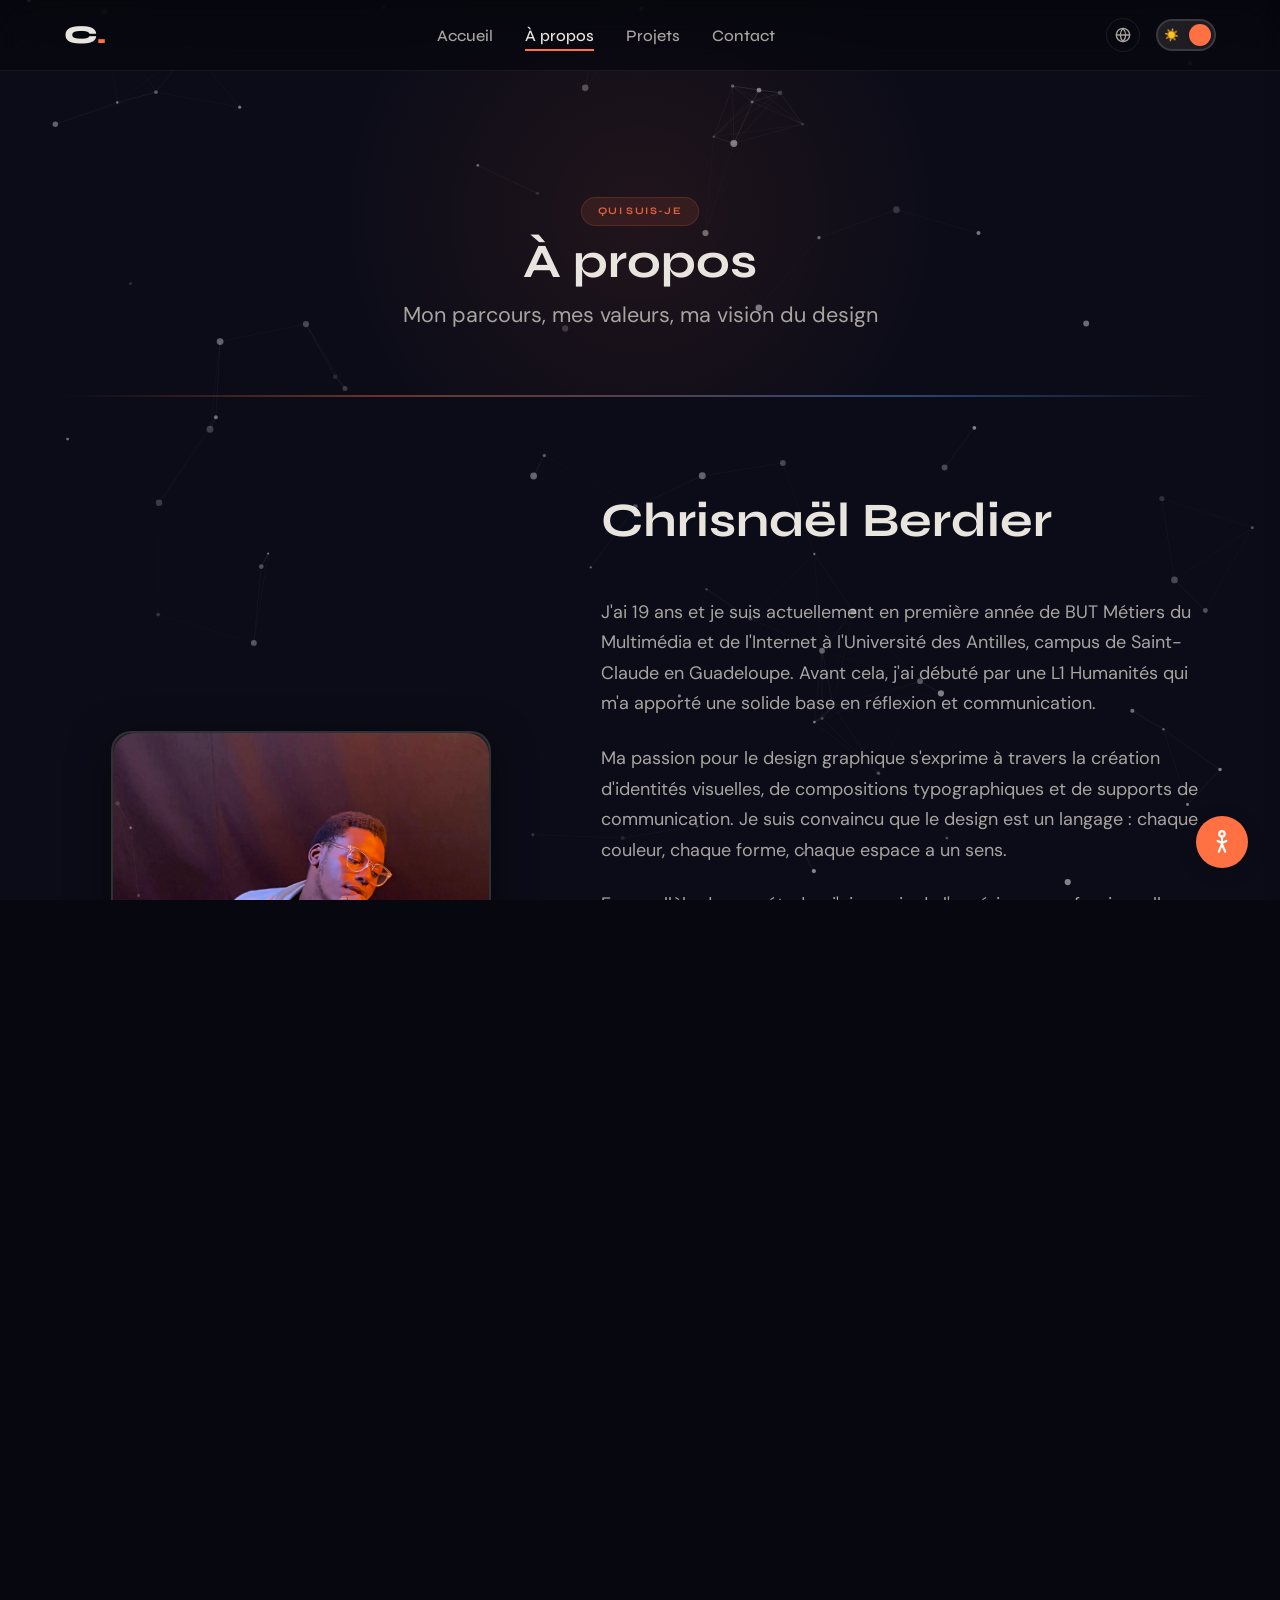
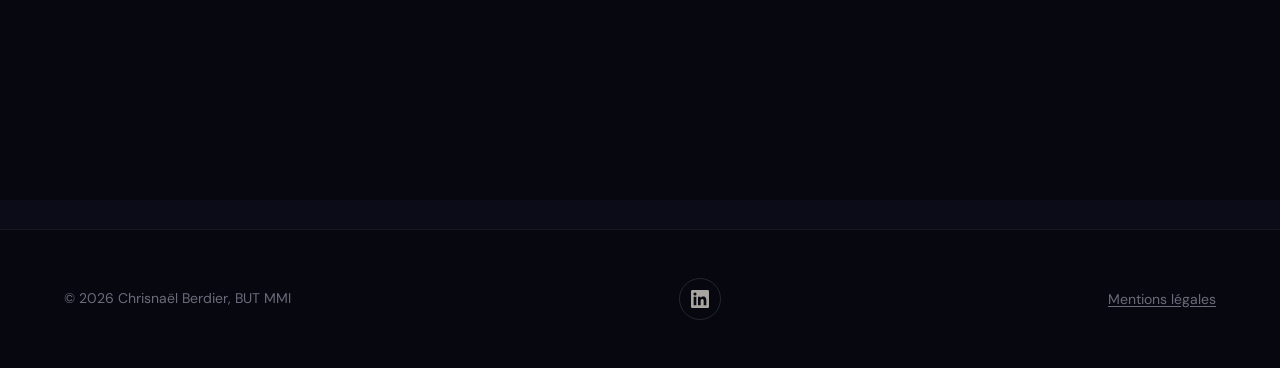
==== commit 7f1aff83: "Tier 1 quick wins : SEO, favicon, perf images, compétences - SEO social : Open Graph + Twitter Card " ====
--- a/a-propos.html
+++ b/a-propos.html
@@ -5,12 +5,35 @@
   <meta name="viewport" content="width=device-width, initial-scale=1.0">
   <meta name="description" content="À propos de Chrisnaël Berdier : parcours, valeurs et vision en tant que Designer Graphique en formation BUT MMI.">
   <title>À propos · Chrisnaël Berdier</title>
+  <link rel="canonical" href="https://yui971.github.io/portfolio-berdier-chrisnael/a-propos.html">
+  <!-- Favicon -->
+  <link rel="icon" href="favicon.svg" type="image/svg+xml">
+  <link rel="icon" href="favicon-32.png" sizes="32x32" type="image/png">
+  <link rel="apple-touch-icon" href="apple-touch-icon.png">
+  <!-- Open Graph -->
+  <meta property="og:type" content="website">
+  <meta property="og:locale" content="fr_FR">
+  <meta property="og:site_name" content="Chrisnaël Berdier">
+  <meta property="og:url" content="https://yui971.github.io/portfolio-berdier-chrisnael/a-propos.html">
+  <meta property="og:title" content="À propos · Chrisnaël Berdier">
+  <meta property="og:description" content="À propos de Chrisnaël Berdier : parcours, valeurs et vision en tant que Designer Graphique en formation BUT MMI.">
+  <meta property="og:image" content="https://yui971.github.io/portfolio-berdier-chrisnael/assets/img/og-cover.jpg">
+  <meta property="og:image:width" content="1200">
+  <meta property="og:image:height" content="630">
+  <meta property="og:image:alt" content="Chrisnaël Berdier — Designer Graphique, BUT MMI Guadeloupe">
+  <!-- Twitter -->
+  <meta name="twitter:card" content="summary_large_image">
+  <meta name="twitter:title" content="À propos · Chrisnaël Berdier">
+  <meta name="twitter:description" content="Parcours, valeurs et vision d'un designer graphique en formation BUT MMI.">
+  <meta name="twitter:image" content="https://yui971.github.io/portfolio-berdier-chrisnael/assets/img/og-cover.jpg">
   <link rel="preconnect" href="https://fonts.googleapis.com">
   <link rel="preconnect" href="https://fonts.gstatic.com" crossorigin>
   <link href="https://fonts.googleapis.com/css2?family=Syne:wght@400;500;600;700;800&family=DM+Sans:ital,opsz,wght@0,9..40,300;0,9..40,400;0,9..40,500;0,9..40,600;0,9..40,700;1,9..40,400&display=swap" rel="stylesheet">
   <link rel="stylesheet" href="css/style.css">
+  <link rel="stylesheet" href="css/premium.css">
 </head>
 <body>
+  <canvas class="page-particles" id="particles-canvas" aria-hidden="true"></canvas>
 <!-- LOADER -->
   <div class="loader" id="site-loader"><svg class="loader__logo" viewBox="0 0 810 810" xmlns="http://www.w3.org/2000/svg"><path class="logo-c" d="M779.74 554.57c0 30.95-9.67 57.39-29.02 79.31-19.34 21.92-49.86 38.68-91.55 50.28s-95.84 17.41-162.47 17.41c-66.62 0-123.26-5.37-169.89-16.11-46.64-10.74-82.1-28.36-106.39-52.87-24.28-24.5-36.42-57.16-36.42-97.99 0-40.84 12.14-73.61 36.42-98.33 24.29-24.72 59.75-42.55 106.39-53.52 46.63-10.96 103.27-16.44 169.89-16.44 66.63 0 120.57 5.81 161.83 17.41 41.26 11.6 71.56 28.37 90.91 50.28 19.34 21.92 29.23 48.14 29.66 78.66H637.27c-6.88-16.77-22.35-29.77-46.42-39.02-24.07-9.24-55.45-13.86-94.14-13.86-31.37 0-58.67 2.26-81.89 6.78-23.21 4.51-41.15 12.14-53.83 22.89-12.68 10.74-19.01 25.78-19.01 45.12 0 18.91 6.23 33.74 18.69 44.49 12.47 10.74 30.3 18.26 53.52 22.56 23.22 4.31 50.73 6.45 82.53 6.45 38.69 0 70.17-4.62 94.45-13.86 24.29-9.25 39.88-22.47 46.76-39.66z" transform="translate(-22.56,-315.92) scale(0.79) translate(161.44,691.9)"/><rect class="logo-dot" fill="#ff7043" x="730" y="720" width="60" height="60" rx="4"/></svg></div>
   <!-- PAGE TRANSITION -->
@@ -26,7 +49,19 @@
         <div class="lang-selector" id="lang-selector"><button class="lang-btn" id="lang-btn" aria-label="Choisir la langue" type="button"><svg viewBox="0 0 24 24" fill="none" stroke="currentColor" stroke-width="2" stroke-linecap="round" stroke-linejoin="round"><circle cx="12" cy="12" r="10"/><line x1="2" y1="12" x2="22" y2="12"/><path d="M12 2a15.3 15.3 0 0 1 4 10 15.3 15.3 0 0 1-4 10 15.3 15.3 0 0 1-4-10 15.3 15.3 0 0 1 4-10z"/></svg></button><div class="lang-dropdown"><button class="lang-option is-active" data-lang="fr"><span class="lang-option__flag">🇫🇷</span> Français</button><button class="lang-option" data-lang="en"><span class="lang-option__flag">🇬🇧</span> English</button><button class="lang-option" data-lang="es"><span class="lang-option__flag">🇪🇸</span> Español</button></div></div><button class="theme-switch" aria-label="Basculer le mode sombre" type="button"><div class="theme-switch__track"><span aria-hidden="true">☀️</span><span aria-hidden="true">🌙</span></div><div class="theme-switch__thumb"></div></button><button class="nav__burger" aria-label="Ouvrir le menu" aria-expanded="false" aria-controls="mobile-menu" type="button"><span></span><span></span><span></span></button></div>
     </div>
     </nav>
-  <div class="nav__mobile" id="mobile-menu" role="dialog" aria-modal="true" aria-label="Menu"><div class="nav__mobile-header"><a href="index.html" class="nav__mobile-logo" aria-label="Retour à l&apos;accueil">C<span>.</span></a><button class="nav__mobile-close" id="nav-mobile-close" aria-label="Fermer le menu" type="button"><svg viewBox="0 0 24 24" fill="none" stroke="currentColor" stroke-width="2.5" stroke-linecap="round" aria-hidden="true"><line x1="18" y1="6" x2="6" y2="18"/><line x1="6" y1="6" x2="18" y2="18"/></svg></button></div><a href="index.html" class="nav__mobile-link">Accueil</a><a href="a-propos.html" class="nav__mobile-link">À propos</a><a href="projets.html" class="nav__mobile-link">Projets</a><a href="contact.html" class="nav__mobile-link">Contact</a></div>
+  <div class="nav__drawer-backdrop" id="drawer-backdrop" aria-hidden="true"></div>
+  <div class="nav__drawer" id="mobile-menu" role="dialog" aria-modal="true" aria-label="Menu">
+    <div class="nav__drawer-header">
+      <a href="index.html" class="nav__drawer-logo" aria-label="Retour à l'accueil">C<span>.</span></a>
+      <button class="nav__drawer-close" id="nav-mobile-close" aria-label="Fermer le menu" type="button"><svg width="22" height="22" viewBox="0 0 24 24" fill="none" stroke="currentColor" stroke-width="2.5" stroke-linecap="round" aria-hidden="true"><line x1="18" y1="6" x2="6" y2="18"/><line x1="6" y1="6" x2="18" y2="18"/></svg></button>
+    </div>
+    <nav class="nav__drawer-links">
+      <a href="index.html" class="nav__drawer-link">Accueil</a>
+      <a href="a-propos.html" class="nav__drawer-link is-active">À propos</a>
+      <a href="projets.html" class="nav__drawer-link">Projets</a>
+      <a href="contact.html" class="nav__drawer-link">Contact</a>
+    </nav>
+  </div>
   <main id="main">
     <header class="page-header">
       <div class="container">
--- a/css/style.css
+++ b/css/style.css
@@ -152,16 +152,59 @@
   display: block; width: 100%; height: 2px; background: var(--text-primary);
   border-radius: 2px; transition: all var(--duration-fast);
 }
-.nav__mobile {
-  position: fixed; inset: 0; z-index: calc(var(--z-nav) + 1); background: var(--bg-primary);
-  display: flex; flex-direction: column; align-items: center; justify-content: center;
-  gap: var(--space-xl); opacity: 0; pointer-events: none; transition: opacity var(--duration-base);
-}
-.nav__mobile.is-open { opacity: 1; pointer-events: auto; }
-.nav__mobile-link {
+/* Drawer backdrop */
+.nav__drawer-backdrop {
+  position: fixed; inset: 0; z-index: 150;
+  background: rgba(0, 0, 0, 0.5);
+  opacity: 0; pointer-events: none;
+  transition: opacity 0.3s ease;
+}
+.nav__drawer-backdrop.is-open { opacity: 1; pointer-events: auto; }
+
+/* Drawer panel */
+.nav__drawer {
+  position: fixed; top: 0; right: 0; bottom: 0;
+  width: min(280px, 82vw);
+  z-index: 160;
+  background-color: var(--bg-primary) !important;
+  border-left: 1px solid var(--border-strong);
+  display: flex; flex-direction: column;
+  padding: var(--space-lg);
+  transform: translateX(110%);
+  transition: transform 0.35s var(--ease-out);
+  overflow-y: auto;
+  -webkit-overflow-scrolling: touch;
+  box-shadow: -8px 0 32px rgba(0, 0, 0, 0.3);
+}
+.nav__drawer.is-open { transform: translateX(0); }
+
+.nav__drawer-header {
+  display: flex; align-items: center; justify-content: space-between;
+  margin-bottom: var(--space-2xl);
+}
+.nav__drawer-logo {
+  font-family: var(--font-display); font-size: 1.6rem; font-weight: 800;
+  color: var(--text-primary); text-decoration: none;
+}
+.nav__drawer-logo span { color: var(--accent); }
+.nav__drawer-close {
+  background: none; border: none; cursor: pointer;
+  color: var(--text-secondary); padding: var(--space-sm);
+  border-radius: var(--radius-sm); transition: color var(--duration-fast);
+  line-height: 0;
+}
+.nav__drawer-close:hover { color: var(--text-primary); }
+
+.nav__drawer-links {
+  display: flex; flex-direction: column; gap: var(--space-lg);
+}
+.nav__drawer-link {
   font-family: var(--font-display); font-size: var(--text-xl); font-weight: 700;
   color: var(--text-primary); text-decoration: none;
-}
+  transition: color var(--duration-fast);
+}
+.nav__drawer-link:hover,
+.nav__drawer-link.is-active { color: var(--accent); }
 
 /* ======== HERO ======== */
 .hero {
@@ -293,6 +336,42 @@
 }
 .filter-btn:hover { border-color: var(--accent); color: var(--accent); }
 .filter-btn.is-active { background: var(--accent); border-color: var(--accent); color: #fff; }
+
+/* UE filters hidden by default, shown when toolbar is in UE mode */
+.projects__toolbar .projects__filters--ue { display: none; }
+.projects__toolbar--ue .projects__filters--cat { display: none; }
+.projects__toolbar--ue .projects__filters--ue { display: flex; }
+
+/* Filter mode toggle */
+.filter-mode-wrap {
+  display: flex; align-items: center; justify-content: center;
+  gap: 10px; margin-bottom: var(--space-md);
+}
+.filter-mode-label {
+  font-family: var(--font-display); font-size: var(--text-xs); font-weight: 600;
+  color: var(--text-tertiary); transition: color var(--duration-fast); user-select: none;
+}
+.filter-mode-label.is-active { color: var(--text-primary); }
+.filter-mode-toggle {
+  position: relative; width: 52px; height: 28px;
+  background: #16121e; border-radius: 14px; border: 1.5px solid rgba(255,255,255,0.08);
+  cursor: pointer; transition: border-color var(--duration-fast);
+  outline: none; flex-shrink: 0;
+}
+.filter-mode-toggle:hover { border-color: var(--accent); }
+.filter-mode-toggle:focus-visible { box-shadow: 0 0 0 2px var(--accent); }
+.filter-mode-toggle__thumb {
+  position: absolute; top: 3px; left: 3px;
+  width: 18px; height: 18px; border-radius: 50%;
+  background: #f5a623;
+  box-shadow: 0 1px 4px rgba(245,166,35,0.45);
+  transition: transform 0.3s cubic-bezier(0.34,1.56,0.64,1), background 0.3s ease, box-shadow 0.3s ease;
+}
+.filter-mode-toggle[aria-checked="true"] .filter-mode-toggle__thumb {
+  transform: translateX(24px);
+  background: var(--accent);
+  box-shadow: 0 1px 4px rgba(255,112,67,0.5);
+}
 
 .projects__grid { display: grid; grid-template-columns: 1fr; gap: var(--space-xl); }
 .projects__empty {
@@ -719,16 +798,16 @@
 .loader__logo {
   width: 90px; height: 90px;
   opacity: 0; transform: scale(0.9);
-  animation: loaderReveal 0.8s cubic-bezier(0.16, 1, 0.3, 1) 0.2s forwards;
+  animation: loaderReveal 0.5s cubic-bezier(0.16, 1, 0.3, 1) 0.05s forwards;
 }
 .loader__logo .logo-c {
   fill: var(--text-primary);
   opacity: 0;
-  animation: logoFadeIn 1s cubic-bezier(0.16, 1, 0.3, 1) 0.4s forwards;
+  animation: logoFadeIn 0.5s cubic-bezier(0.16, 1, 0.3, 1) 0.1s forwards;
 }
 .loader__logo .logo-dot {
   opacity: 0; transform-origin: center;
-  animation: logoDotPop 0.4s cubic-bezier(0.34, 1.56, 0.64, 1) 1.1s forwards;
+  animation: logoDotPop 0.3s cubic-bezier(0.34, 1.56, 0.64, 1) 0.3s forwards;
 }
 @keyframes loaderReveal { to { opacity: 1; transform: scale(1); } }
 @keyframes logoFadeIn { 0% { opacity: 0; filter: blur(6px); } 60% { opacity: 1; filter: blur(0); } 100% { opacity: 1; } }
--- a/css/premium.css
+++ b/css/premium.css
@@ -0,0 +1,774 @@
+﻿/* ═══════════════════════════════════════════════════════════
+   PREMIUM REDESIGN - Dark luxury · Glassmorphism · Orange
+   Chrisnaël Berdier Portfolio
+═══════════════════════════════════════════════════════════ */
+
+/* ── Token overrides ──────────────────────────────────────── */
+[data-theme="dark"],
+[data-theme="auto"] {
+  --bg-primary: #07070f;
+  --bg-secondary: #0c0c18;
+  --surface: rgba(255,255,255,0.04);
+  --surface-hover: rgba(255,255,255,0.07);
+  --border: rgba(255,255,255,0.08);
+  --border-hover: rgba(255,255,255,0.14);
+  --accent: #FF7043;
+  --accent-2: #FF9A3C;
+}
+
+/* ── Body ─────────────────────────────────────────────────── */
+body {
+  background: var(--bg-primary);
+}
+
+/* ── Nav glass ────────────────────────────────────────────── */
+.nav {
+  background: rgba(7,7,15,0.72) !important;
+  backdrop-filter: blur(24px) !important;
+  -webkit-backdrop-filter: blur(24px) !important;
+  border-bottom: 1px solid rgba(255,255,255,0.06) !important;
+}
+
+/* ═══════════════════════════════════════════════════════════
+   HERO
+═══════════════════════════════════════════════════════════ */
+.hero {
+  position: relative;
+  overflow: hidden;
+}
+
+/* Glowing orbs */
+.hero__orb {
+  position: absolute;
+  border-radius: 50%;
+  pointer-events: none;
+  will-change: transform;
+  z-index: 0;
+}
+.hero__orb--1 {
+  width: 720px; height: 720px;
+  background: radial-gradient(circle, rgba(255,112,67,0.16) 0%, transparent 65%);
+  top: -220px; right: -180px;
+  animation: orbFloat 14s ease-in-out infinite;
+}
+.hero__orb--2 {
+  width: 520px; height: 520px;
+  background: radial-gradient(circle, rgba(92,160,255,0.1) 0%, transparent 65%);
+  bottom: -120px; left: -100px;
+  animation: orbFloat 18s ease-in-out infinite reverse;
+}
+.hero__orb--3 {
+  width: 360px; height: 360px;
+  background: radial-gradient(circle, rgba(255,160,67,0.07) 0%, transparent 65%);
+  top: 45%; left: 38%;
+  animation: orbFloat 22s ease-in-out infinite;
+}
+@keyframes orbFloat {
+  0%, 100% { transform: translate(0,0) scale(1); }
+  33%       { transform: translate(28px,-18px) scale(1.06); }
+  66%       { transform: translate(-14px,14px) scale(0.96); }
+}
+
+.hero__content { position: relative; z-index: 1; }
+
+/* Greeting → pill tag */
+.hero__greeting {
+  display: inline-flex !important;
+  align-items: center;
+  gap: 8px;
+  font-size: 11px !important;
+  font-weight: 700 !important;
+  letter-spacing: 0.2em !important;
+  text-transform: uppercase !important;
+  color: rgba(255,112,67,0.85) !important;
+  background: rgba(255,112,67,0.1) !important;
+  border: 1px solid rgba(255,112,67,0.22) !important;
+  padding: 6px 18px !important;
+  border-radius: 9999px !important;
+  margin-bottom: 28px !important;
+}
+
+/* Title - massive */
+.hero__title {
+  font-size: clamp(72px, 12vw, 168px) !important;
+  font-weight: 800 !important;
+  line-height: 0.88 !important;
+  letter-spacing: -0.045em !important;
+  margin-bottom: 22px !important;
+  display: flex;
+  flex-direction: column;
+  gap: 0;
+}
+.hero__name-first {
+  display: block;
+  color: #f0ece8;
+}
+.hero__name-last {
+  display: block;
+  background: linear-gradient(135deg, #FF7043 0%, #FF9A3C 55%, #FFD166 100%);
+  -webkit-background-clip: text;
+  -webkit-text-fill-color: transparent;
+  background-clip: text;
+}
+/* Hide the old .highlight - replaced by .hero__role */
+.hero__title .highlight {
+  display: none !important;
+}
+
+/* Role strip */
+.hero__role {
+  display: flex;
+  align-items: center;
+  flex-wrap: wrap;
+  gap: 10px 14px;
+  font-family: var(--font-body, 'DM Sans', sans-serif);
+  font-size: clamp(14px, 1.6vw, 17px);
+  font-weight: 400;
+  color: rgba(255,255,255,0.42);
+  margin-bottom: 20px;
+  letter-spacing: 0.01em;
+}
+.hero__role-dot {
+  color: rgba(255,112,67,0.55);
+  font-size: 20px;
+  line-height: 1;
+}
+
+/* Glass stats card */
+.hero__stats-card {
+  display: inline-flex;
+  align-items: stretch;
+  gap: 0;
+  margin-top: 40px;
+  padding: 0;
+  overflow: hidden;
+}
+.hero__stat {
+  display: flex;
+  flex-direction: column;
+  align-items: center;
+  justify-content: center;
+  padding: 16px 32px;
+  gap: 3px;
+}
+.hero__stat-num {
+  font-family: var(--font-display, 'Syne', sans-serif);
+  font-size: 20px;
+  font-weight: 800;
+  color: #FF7043;
+  letter-spacing: -0.02em;
+  line-height: 1;
+}
+.hero__stat-label {
+  font-size: 10px;
+  letter-spacing: 0.14em;
+  text-transform: uppercase;
+  color: rgba(255,255,255,0.32);
+  font-weight: 600;
+}
+.hero__stat-divider {
+  width: 1px;
+  background: rgba(255,255,255,0.08);
+  flex-shrink: 0;
+  align-self: stretch;
+}
+
+/* ═══════════════════════════════════════════════════════════
+   GLASS SYSTEM
+═══════════════════════════════════════════════════════════ */
+.glass-card {
+  background: rgba(255,255,255,0.04);
+  backdrop-filter: blur(20px);
+  -webkit-backdrop-filter: blur(20px);
+  border: 1px solid rgba(255,255,255,0.08);
+  border-radius: 18px;
+  transition: background 0.3s ease, border-color 0.3s ease, box-shadow 0.3s ease;
+}
+.glass-card:hover {
+  background: rgba(255,255,255,0.07);
+  border-color: rgba(255,255,255,0.13);
+}
+
+/* Glass CTA button */
+.btn--glass {
+  display: inline-flex;
+  align-items: center;
+  gap: 8px;
+  background: rgba(255,255,255,0.06);
+  backdrop-filter: blur(14px);
+  -webkit-backdrop-filter: blur(14px);
+  border: 1px solid rgba(255,255,255,0.12);
+  color: rgba(255,255,255,0.82);
+  padding: 13px 28px;
+  border-radius: 9999px;
+  font-size: 15px;
+  font-weight: 500;
+  font-family: var(--font-body, 'DM Sans', sans-serif);
+  text-decoration: none;
+  cursor: pointer;
+  transition: background 0.25s, border-color 0.25s, color 0.25s, transform 0.25s;
+}
+.btn--glass:hover {
+  background: rgba(255,255,255,0.1);
+  border-color: rgba(255,255,255,0.2);
+  color: #fff;
+  transform: translateY(-2px);
+}
+
+/* ═══════════════════════════════════════════════════════════
+   ABOUT
+═══════════════════════════════════════════════════════════ */
+.about__image-wrap {
+  position: relative !important;
+}
+.about__img-glow {
+  position: absolute;
+  inset: -30px;
+  border-radius: 50%;
+  background: radial-gradient(ellipse 55% 55% at 50% 50%, rgba(255,112,67,0.2) 0%, transparent 70%);
+  pointer-events: none;
+  z-index: 0;
+  filter: blur(10px);
+}
+.about__image-wrap img {
+  position: relative;
+  z-index: 1;
+  border-radius: 22px !important;
+  filter: brightness(0.93) saturate(1.08);
+}
+.about__img-badge {
+  position: absolute;
+  bottom: 18px;
+  left: 18px;
+  z-index: 2;
+  padding: 10px 20px;
+  font-size: 13px;
+  font-weight: 600;
+  font-family: var(--font-body, 'DM Sans', sans-serif);
+  color: rgba(255,255,255,0.78);
+  display: flex;
+  align-items: center;
+  gap: 8px;
+  border-radius: 14px !important;
+}
+
+/* Glass stats */
+.about__stats {
+  display: grid !important;
+  grid-template-columns: repeat(3,1fr) !important;
+  gap: 12px !important;
+  margin-top: var(--space-2xl) !important;
+}
+.stat.glass-card {
+  padding: 22px 16px !important;
+  text-align: center !important;
+  border-radius: 16px !important;
+}
+.stat.glass-card .stat__number {
+  font-size: clamp(34px,4vw,52px) !important;
+  font-weight: 800 !important;
+  letter-spacing: -0.04em !important;
+  background: linear-gradient(135deg, #FF7043, #FF9A3C) !important;
+  -webkit-background-clip: text !important;
+  -webkit-text-fill-color: transparent !important;
+  background-clip: text !important;
+  line-height: 1 !important;
+  margin-bottom: 6px !important;
+  display: block !important;
+}
+.stat.glass-card .stat__label {
+  font-size: 10px !important;
+  text-transform: uppercase !important;
+  letter-spacing: 0.12em !important;
+  color: rgba(255,255,255,0.35) !important;
+  font-weight: 600 !important;
+  display: block !important;
+}
+
+/* ═══════════════════════════════════════════════════════════
+   SECTION LABELS - orange pill
+═══════════════════════════════════════════════════════════ */
+.section__label {
+  color: rgba(255,112,67,0.85) !important;
+  background: rgba(255,112,67,0.1) !important;
+  border: 1px solid rgba(255,112,67,0.18) !important;
+  display: inline-block !important;
+  padding: 5px 16px !important;
+  border-radius: 9999px !important;
+  letter-spacing: 0.14em !important;
+  font-size: 10px !important;
+  text-transform: uppercase !important;
+  font-weight: 700 !important;
+}
+
+/* ═══════════════════════════════════════════════════════════
+   PROJECT CARDS - glass
+═══════════════════════════════════════════════════════════ */
+.project-card {
+  background: rgba(255,255,255,0.035) !important;
+  backdrop-filter: blur(16px) !important;
+  -webkit-backdrop-filter: blur(16px) !important;
+  border: 1px solid rgba(255,255,255,0.08) !important;
+  border-radius: 20px !important;
+  transition: transform 0.4s cubic-bezier(0.25,0.46,0.45,0.94),
+              background 0.3s, border-color 0.3s, box-shadow 0.4s !important;
+}
+.project-card:hover {
+  transform: translateY(-8px) !important;
+  background: rgba(255,255,255,0.06) !important;
+  border-color: rgba(255,112,67,0.28) !important;
+  box-shadow: 0 24px 64px rgba(0,0,0,0.55), 0 0 0 1px rgba(255,112,67,0.1) !important;
+}
+.project-card__link {
+  color: #FF7043 !important;
+}
+.project-card__link:hover {
+  color: #FF9A3C !important;
+}
+.tag--web { background: rgba(255,112,67,0.12) !important; color: #FF9A3C !important; border-color: rgba(255,112,67,0.22) !important; }
+
+/* ═══════════════════════════════════════════════════════════
+   SCROLL REVEALS - enhanced
+═══════════════════════════════════════════════════════════ */
+.reveal {
+  opacity: 0;
+  transform: translateY(44px);
+  transition: opacity 0.85s cubic-bezier(0.25,0.46,0.45,0.94),
+              transform 0.85s cubic-bezier(0.25,0.46,0.45,0.94);
+}
+.reveal.is-visible {
+  opacity: 1;
+  transform: translateY(0);
+}
+.stagger-1 { transition-delay: 0.05s !important; }
+.stagger-2 { transition-delay: 0.12s !important; }
+.stagger-3 { transition-delay: 0.2s !important; }
+.stagger-4 { transition-delay: 0.28s !important; }
+.stagger-5 { transition-delay: 0.38s !important; }
+
+/* ═══════════════════════════════════════════════════════════
+   MARQUEE - orange dots
+═══════════════════════════════════════════════════════════ */
+.marquee-strip {
+  border-top: 1px solid rgba(255,255,255,0.05) !important;
+  border-bottom: 1px solid rgba(255,255,255,0.05) !important;
+  background: rgba(255,255,255,0.015) !important;
+}
+.marquee-strip__item {
+  color: rgba(255,255,255,0.25) !important;
+}
+.marquee-strip__item::before {
+  color: rgba(255,112,67,0.55) !important;
+}
+
+/* ═══════════════════════════════════════════════════════════
+   FOOTER
+═══════════════════════════════════════════════════════════ */
+.footer {
+  background: var(--bg-primary) !important;
+  border-top: 1px solid rgba(255,255,255,0.06) !important;
+}
+
+/* ═══════════════════════════════════════════════════════════
+   FIX 3 - Burger menu z-index au-dessus du widget a11y (300)
+═══════════════════════════════════════════════════════════ */
+.nav__mobile {
+  z-index: 350 !important;
+}
+
+/* ═══════════════════════════════════════════════════════════
+   FIX 6a - About glow : sortir du overflow:hidden
+   Le glow a besoin que le parent soit visible.
+   L'image garde ses coins arrondis via son propre border-radius.
+═══════════════════════════════════════════════════════════ */
+.about__image-wrap {
+  overflow: visible !important;
+}
+.about__image-wrap::after {
+  border-radius: 22px !important;
+}
+
+/* ═══════════════════════════════════════════════════════════
+   RESPONSIVE - corrections mobile
+═══════════════════════════════════════════════════════════ */
+@media (max-width: 599px) {
+  /* Fix 1 - Titre hero : clamp min de 72px débordait sur 375px */
+  .hero__title {
+    font-size: clamp(44px, 12vw, 64px) !important;
+    margin-bottom: 14px !important;
+  }
+
+  /* Fix 2 - Hero trop haut : réduire les marges pour tenir dans 100vh */
+  .hero__greeting {
+    margin-bottom: 16px !important;
+  }
+  .hero__stats-card {
+    margin-top: 24px !important;
+    flex-wrap: wrap;
+    justify-content: center;
+  }
+  .hero__content {
+    padding-bottom: 80px !important;
+  }
+
+  /* Fix 5 - Role strip : cohérence avec hero centré */
+  .hero__role { justify-content: center !important; }
+
+  .hero__stat-divider { display: none; }
+  .about__img-badge { display: none; }
+}
+
+/* Fix 5 - Nav trop chargée sous 380px : masquer le sélecteur de langue */
+@media (max-width: 380px) {
+  .lang-selector { display: none !important; }
+}
+
+/* ═══════════════════════════════════════════════════════════
+   MOBILE MENU - Logo + bouton fermer
+═══════════════════════════════════════════════════════════ */
+.nav__mobile-header {
+  position: absolute;
+  top: 0; left: 0; right: 0;
+  display: flex;
+  align-items: center;
+  justify-content: space-between;
+  padding: 20px 28px;
+  border-bottom: 1px solid rgba(255,255,255,0.06);
+}
+.nav__mobile-logo {
+  font-family: var(--font-display, 'Syne', sans-serif);
+  font-size: 2rem;
+  font-weight: 800;
+  color: var(--text-primary, #f0ece8);
+  text-decoration: none;
+  line-height: 1;
+}
+.nav__mobile-logo span { color: #FF7043; }
+.nav__mobile-close {
+  width: 44px; height: 44px;
+  border-radius: 50%;
+  border: 1.5px solid rgba(255,255,255,0.12);
+  background: rgba(255,255,255,0.04);
+  color: rgba(255,255,255,0.7);
+  display: flex; align-items: center; justify-content: center;
+  cursor: pointer;
+  transition: border-color 0.2s, background 0.2s, color 0.2s;
+  flex-shrink: 0;
+}
+.nav__mobile-close:hover {
+  border-color: #FF7043;
+  background: rgba(255,112,67,0.1);
+  color: #FF7043;
+}
+.nav__mobile-close svg { width: 20px; height: 20px; }
+
+/* ═══════════════════════════════════════════════════════════
+   PAGE CONTACT - PREMIUM
+═══════════════════════════════════════════════════════════ */
+
+/* Hero header */
+.contact-hero {
+  position: relative;
+  overflow: hidden;
+  padding-top: calc(70px + 5rem);
+  padding-bottom: 4rem;
+  text-align: center;
+  background: var(--bg-secondary);
+}
+.contact-hero__orb {
+  position: absolute;
+  border-radius: 50%;
+  pointer-events: none;
+}
+.contact-hero__orb--1 {
+  width: 600px; height: 600px;
+  background: radial-gradient(circle, rgba(255,112,67,0.14) 0%, transparent 65%);
+  top: -280px; right: -120px;
+  animation: orbFloat 16s ease-in-out infinite;
+}
+.contact-hero__orb--2 {
+  width: 380px; height: 380px;
+  background: radial-gradient(circle, rgba(92,160,255,0.08) 0%, transparent 65%);
+  bottom: -120px; left: -80px;
+  animation: orbFloat 20s ease-in-out infinite reverse;
+}
+.contact-hero__content { position: relative; z-index: 1; }
+.contact-hero__title {
+  font-size: clamp(2.8rem, 6vw, 5.5rem);
+  font-weight: 800;
+  letter-spacing: -0.03em;
+  line-height: 1.05;
+  margin: 12px 0 20px;
+  color: var(--text-primary);
+}
+.contact-hero__subtitle {
+  font-size: clamp(1rem, 1.5vw, 1.15rem);
+  color: rgba(255,255,255,0.42);
+  line-height: 1.7;
+}
+
+/* Info cards grid */
+.contact-info-grid {
+  display: grid;
+  grid-template-columns: 1fr 1fr;
+  gap: 12px;
+  margin-bottom: 14px;
+}
+.contact-info-card {
+  display: flex;
+  align-items: flex-start;
+  gap: 14px;
+  padding: 20px 18px;
+  border-radius: 16px !important;
+  transition: border-color 0.25s, background 0.25s;
+}
+.contact-info-card:hover {
+  border-color: rgba(255,112,67,0.25) !important;
+}
+.contact-info-card__icon {
+  width: 40px; height: 40px; flex-shrink: 0;
+  border-radius: 10px;
+  background: rgba(255,112,67,0.1);
+  border: 1px solid rgba(255,112,67,0.2);
+  display: flex; align-items: center; justify-content: center;
+  color: #FF7043;
+}
+.contact-info-card__icon svg { width: 16px !important; height: 16px !important; flex-shrink: 0; }
+.contact-info-card__icon--green {
+  background: rgba(74,222,128,0.1) !important;
+  border-color: rgba(74,222,128,0.2) !important;
+  color: #4ade80 !important;
+}
+.contact-info-card__label {
+  font-size: 10px;
+  text-transform: uppercase;
+  letter-spacing: 0.12em;
+  color: rgba(255,255,255,0.32);
+  font-weight: 600;
+  margin-bottom: 5px;
+}
+.contact-info-card__value {
+  font-size: 13px;
+  font-weight: 500;
+  color: rgba(255,255,255,0.78);
+  word-break: break-all;
+}
+.contact-info-card__value a {
+  color: inherit; text-decoration: none;
+  transition: color 0.2s;
+}
+.contact-info-card__value a:hover { color: #FF7043; }
+.contact-info-card__value--green {
+  color: #4ade80 !important;
+  display: flex; align-items: center; gap: 7px;
+}
+.contact-pulse {
+  width: 7px; height: 7px;
+  border-radius: 50%;
+  background: #4ade80;
+  flex-shrink: 0;
+  animation: badgePulse 2s ease-in-out infinite;
+}
+
+/* LinkedIn card */
+.contact-social {
+  display: flex;
+  align-items: center;
+  gap: 14px;
+  padding: 18px 20px;
+  border-radius: 16px !important;
+  text-decoration: none;
+  color: rgba(255,255,255,0.85);
+  transition: border-color 0.25s, background 0.25s !important;
+  margin-bottom: 0;
+}
+.contact-social:hover {
+  border-color: rgba(255,112,67,0.3) !important;
+  background: rgba(255,255,255,0.07) !important;
+}
+.contact-social__icon {
+  width: 42px; height: 42px; flex-shrink: 0;
+  border-radius: 10px;
+  background: rgba(10,102,194,0.15);
+  border: 1px solid rgba(10,102,194,0.3);
+  display: flex; align-items: center; justify-content: center;
+  color: #5CA0FF;
+}
+.contact-social__text { flex: 1; }
+.contact-social__name {
+  font-size: 14px; font-weight: 600;
+  color: rgba(255,255,255,0.85);
+}
+.contact-social__handle {
+  font-size: 12px;
+  color: rgba(255,255,255,0.32);
+  margin-top: 2px;
+}
+.contact-social__arrow { color: rgba(255,255,255,0.22); flex-shrink: 0; }
+
+/* Form card */
+.contact__form-card {
+  padding: 40px 36px;
+  border-radius: 22px !important;
+  display: flex;
+  flex-direction: column;
+}
+.contact__form-heading {
+  font-size: clamp(1.4rem, 2.5vw, 2rem);
+  font-weight: 700;
+  color: var(--text-primary);
+  margin-bottom: 8px;
+}
+.contact__form-sub {
+  font-size: 14px;
+  color: rgba(255,255,255,0.38);
+  margin-bottom: 32px;
+  line-height: 1.6;
+}
+.contact__form {
+  display: flex;
+  flex-direction: column;
+  gap: 18px;
+}
+.contact-form-row {
+  display: grid;
+  grid-template-columns: 1fr 1fr;
+  gap: 14px;
+}
+.contact__form-card .form-group label {
+  font-size: 12px;
+  font-weight: 600;
+  letter-spacing: 0.06em;
+  color: rgba(255,255,255,0.55);
+  text-transform: uppercase;
+  margin-bottom: 8px;
+}
+.contact__form-card .form-group input,
+.contact__form-card .form-group textarea {
+  background: rgba(255,255,255,0.07) !important;
+  border: 1.5px solid rgba(255,255,255,0.18) !important;
+  color: rgba(255,255,255,0.88) !important;
+  border-radius: 12px !important;
+  font-size: 14px !important;
+  transition: border-color 0.25s, background 0.25s, box-shadow 0.25s !important;
+}
+.contact__form-card .form-group input:focus,
+.contact__form-card .form-group textarea:focus {
+  border-color: rgba(255,112,67,0.55) !important;
+  background: rgba(255,112,67,0.04) !important;
+  box-shadow: 0 0 0 3px rgba(255,112,67,0.08) !important;
+  outline: none !important;
+}
+.contact__form-card .form-group input::placeholder,
+.contact__form-card .form-group textarea::placeholder {
+  color: rgba(255,255,255,0.18) !important;
+}
+.contact__form-card .form-group textarea { min-height: 130px; }
+.contact__form-btn { align-self: flex-start; margin-top: 8px; }
+
+/* Responsive contact */
+@media (max-width: 767px) {
+  .contact-info-grid { grid-template-columns: 1fr; }
+  .contact-form-row { grid-template-columns: 1fr; }
+  .contact__form-card { padding: 28px 22px; }
+  .contact-hero { padding-top: calc(70px + 3rem); padding-bottom: 3rem; }
+}
+
+
+/* ═══════════════════════════════════════════════════════════
+   LIGHT MODE - overrides pour corriger les contrastes
+═══════════════════════════════════════════════════════════ */
+[data-theme="light"] .nav {
+  background: rgba(245, 242, 236, 0.88) !important;
+  backdrop-filter: blur(16px) !important;
+  -webkit-backdrop-filter: blur(16px) !important;
+  border-bottom: 1px solid rgba(26, 26, 46, 0.08) !important;
+}
+[data-theme="light"] .nav__link,
+[data-theme="light"] .nav__logo {
+  color: var(--text-primary) !important;
+}
+[data-theme="light"] .glass-card {
+  background: var(--bg-card) !important;
+  border: 1px solid var(--border-strong) !important;
+  backdrop-filter: none !important;
+  -webkit-backdrop-filter: none !important;
+  box-shadow: var(--shadow-md) !important;
+}
+[data-theme="light"] .stat.glass-card .stat__label {
+  color: var(--text-tertiary) !important;
+}
+[data-theme="light"] .about__img-badge {
+  color: var(--text-primary) !important;
+}
+[data-theme="light"] .hero__name-first {
+  color: var(--text-primary) !important;
+}
+[data-theme="light"] .hero__role {
+  color: var(--text-secondary) !important;
+}
+[data-theme="light"] .hero__stat-label {
+  color: var(--text-tertiary) !important;
+}
+[data-theme="light"] .project-card {
+  background: var(--bg-card) !important;
+  border: 1px solid var(--border) !important;
+  backdrop-filter: none !important;
+  -webkit-backdrop-filter: none !important;
+}
+[data-theme="light"] .marquee-strip__item {
+  color: var(--text-secondary) !important;
+}
+[data-theme="light"] .contact-hero__title {
+  color: var(--text-primary) !important;
+}
+[data-theme="light"] .contact-hero__subtitle {
+  color: var(--text-secondary) !important;
+}
+[data-theme="light"] .contact-info-card__label {
+  color: var(--text-tertiary) !important;
+}
+[data-theme="light"] .contact-info-card__value {
+  color: var(--text-primary) !important;
+}
+[data-theme="light"] .contact-info-card__value a {
+  color: var(--text-primary) !important;
+}
+[data-theme="light"] .contact-info-card__value--green {
+  color: #16a34a !important;
+}
+[data-theme="light"] .contact-social {
+  color: var(--text-primary) !important;
+}
+[data-theme="light"] .contact-social__name {
+  color: var(--text-primary) !important;
+}
+[data-theme="light"] .contact-social__handle {
+  color: var(--text-tertiary) !important;
+}
+[data-theme="light"] .contact__form-heading {
+  color: var(--text-primary) !important;
+}
+[data-theme="light"] .contact__form-sub {
+  color: var(--text-secondary) !important;
+}
+[data-theme="light"] .contact__form-card .form-group label {
+  color: var(--text-secondary) !important;
+  text-transform: none !important;
+}
+[data-theme="light"] .contact__form-card .form-group input,
+[data-theme="light"] .contact__form-card .form-group textarea {
+  background: var(--bg-card) !important;
+  border: 1.5px solid var(--border-strong) !important;
+  color: var(--text-primary) !important;
+}
+[data-theme="light"] .contact__form-card .form-group input::placeholder,
+[data-theme="light"] .contact__form-card .form-group textarea::placeholder {
+  color: var(--text-tertiary) !important;
+}
+[data-theme="light"] .contact__form-card .form-group input:focus,
+[data-theme="light"] .contact__form-card .form-group textarea:focus {
+  border-color: var(--accent) !important;
+  background: var(--bg-card) !important;
+  box-shadow: 0 0 0 3px var(--accent-soft) !important;
+}
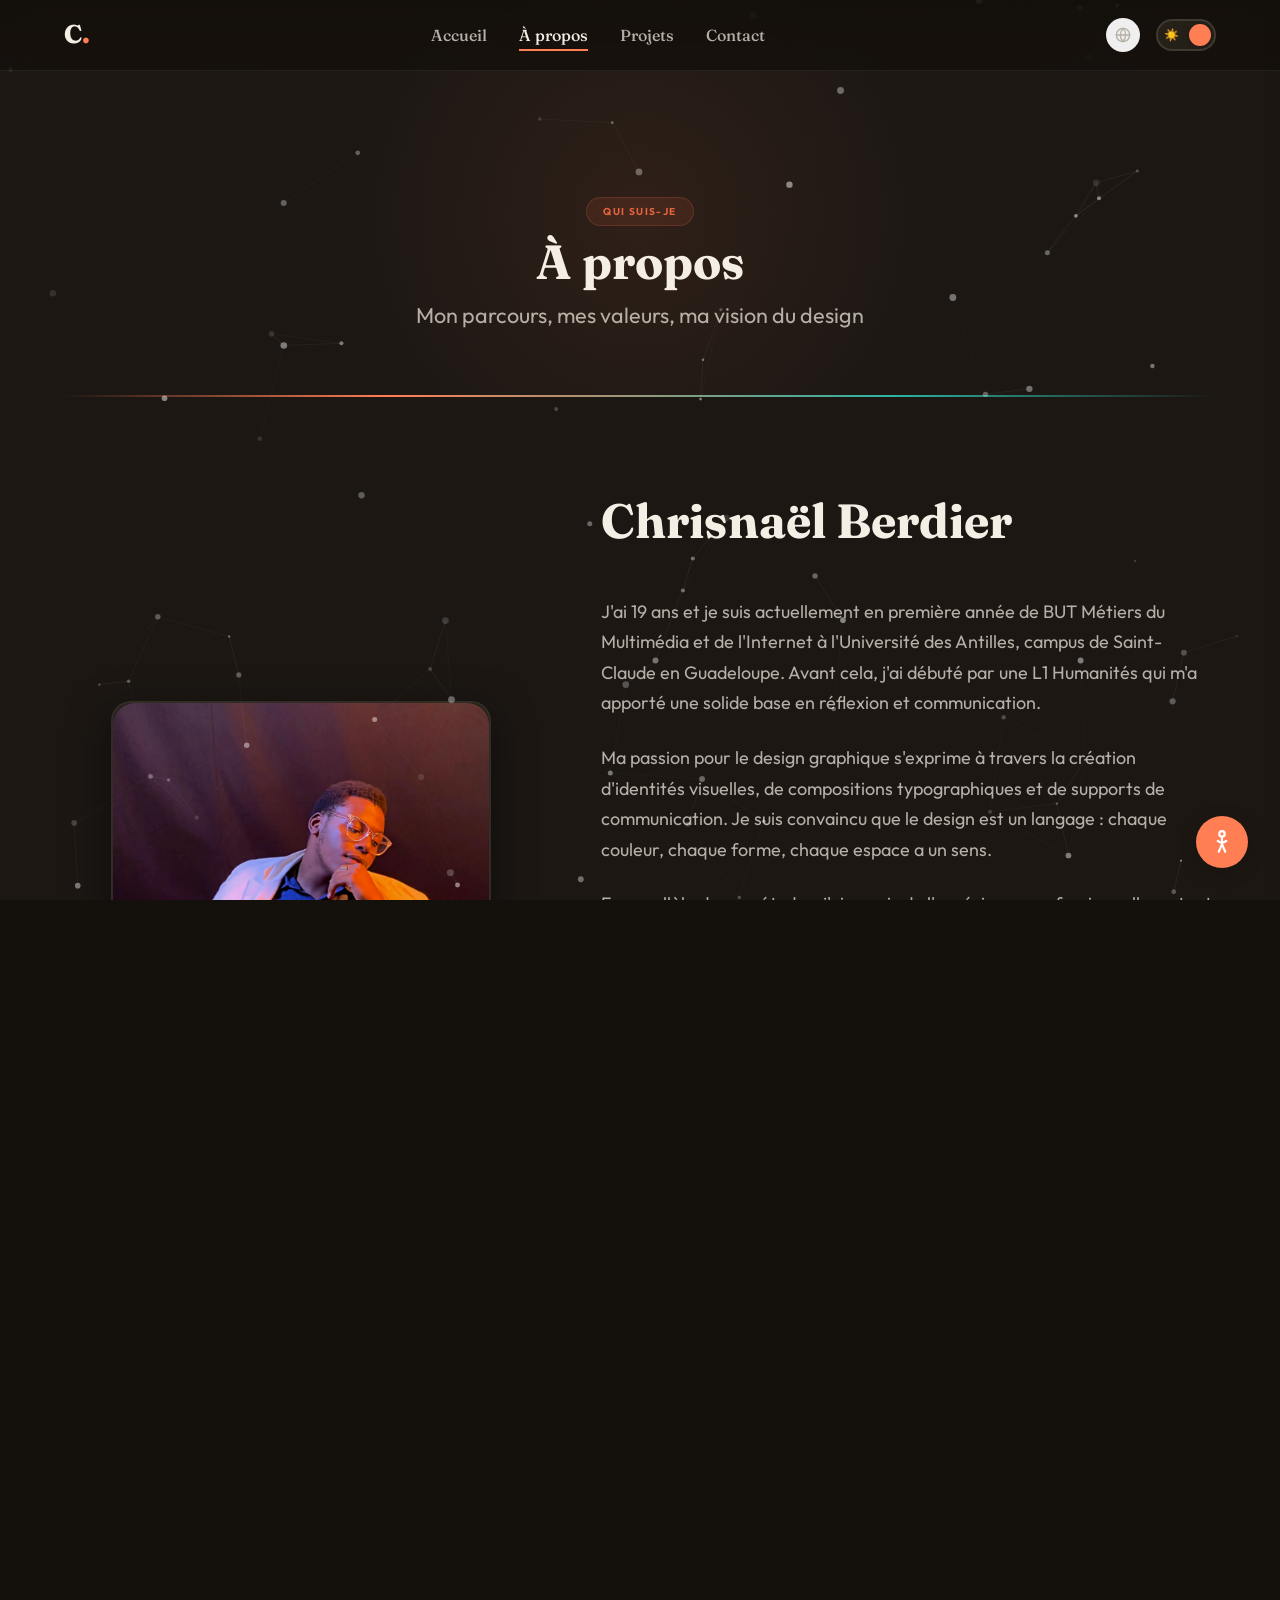
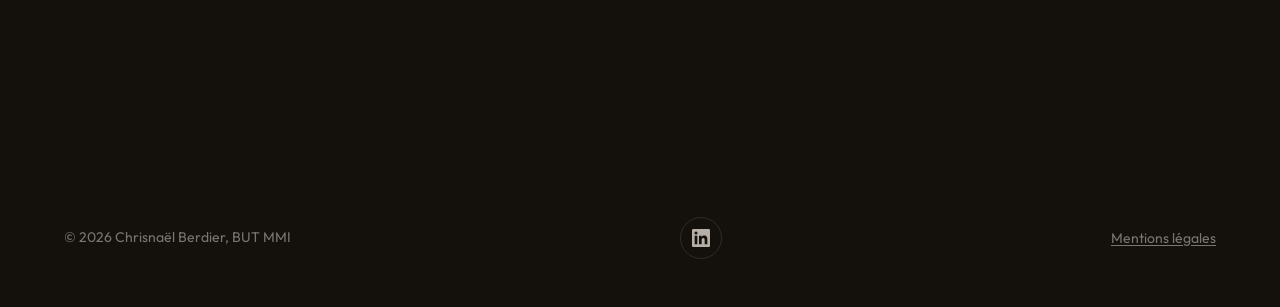
==== commit 94465913: "Tier 2 CSS : Fraunces+Outfit, palette Caraibe, nettoyage dette Co-Authored-By: Claude Sonnet 4.6 <no" ====
--- a/a-propos.html
+++ b/a-propos.html
@@ -1,141 +1,141 @@
-﻿﻿<!DOCTYPE html>
-<html lang="fr" data-theme="auto">
-<head>
-  <meta charset="UTF-8">
-  <meta name="viewport" content="width=device-width, initial-scale=1.0">
-  <meta name="description" content="À propos de Chrisnaël Berdier : parcours, valeurs et vision en tant que Designer Graphique en formation BUT MMI.">
-  <title>À propos · Chrisnaël Berdier</title>
-  <link rel="canonical" href="https://yui971.github.io/portfolio-berdier-chrisnael/a-propos.html">
-  <!-- Favicon -->
-  <link rel="icon" href="favicon.svg" type="image/svg+xml">
-  <link rel="icon" href="favicon-32.png" sizes="32x32" type="image/png">
-  <link rel="apple-touch-icon" href="apple-touch-icon.png">
-  <!-- Open Graph -->
-  <meta property="og:type" content="website">
-  <meta property="og:locale" content="fr_FR">
-  <meta property="og:site_name" content="Chrisnaël Berdier">
-  <meta property="og:url" content="https://yui971.github.io/portfolio-berdier-chrisnael/a-propos.html">
-  <meta property="og:title" content="À propos · Chrisnaël Berdier">
-  <meta property="og:description" content="À propos de Chrisnaël Berdier : parcours, valeurs et vision en tant que Designer Graphique en formation BUT MMI.">
-  <meta property="og:image" content="https://yui971.github.io/portfolio-berdier-chrisnael/assets/img/og-cover.jpg">
-  <meta property="og:image:width" content="1200">
-  <meta property="og:image:height" content="630">
-  <meta property="og:image:alt" content="Chrisnaël Berdier — Designer Graphique, BUT MMI Guadeloupe">
-  <!-- Twitter -->
-  <meta name="twitter:card" content="summary_large_image">
-  <meta name="twitter:title" content="À propos · Chrisnaël Berdier">
-  <meta name="twitter:description" content="Parcours, valeurs et vision d'un designer graphique en formation BUT MMI.">
-  <meta name="twitter:image" content="https://yui971.github.io/portfolio-berdier-chrisnael/assets/img/og-cover.jpg">
-  <link rel="preconnect" href="https://fonts.googleapis.com">
-  <link rel="preconnect" href="https://fonts.gstatic.com" crossorigin>
-  <link href="https://fonts.googleapis.com/css2?family=Syne:wght@400;500;600;700;800&family=DM+Sans:ital,opsz,wght@0,9..40,300;0,9..40,400;0,9..40,500;0,9..40,600;0,9..40,700;1,9..40,400&display=swap" rel="stylesheet">
-  <link rel="stylesheet" href="css/style.css">
-  <link rel="stylesheet" href="css/premium.css">
-</head>
-<body>
-  <canvas class="page-particles" id="particles-canvas" aria-hidden="true"></canvas>
-<!-- LOADER -->
-  <div class="loader" id="site-loader"><svg class="loader__logo" viewBox="0 0 810 810" xmlns="http://www.w3.org/2000/svg"><path class="logo-c" d="M779.74 554.57c0 30.95-9.67 57.39-29.02 79.31-19.34 21.92-49.86 38.68-91.55 50.28s-95.84 17.41-162.47 17.41c-66.62 0-123.26-5.37-169.89-16.11-46.64-10.74-82.1-28.36-106.39-52.87-24.28-24.5-36.42-57.16-36.42-97.99 0-40.84 12.14-73.61 36.42-98.33 24.29-24.72 59.75-42.55 106.39-53.52 46.63-10.96 103.27-16.44 169.89-16.44 66.63 0 120.57 5.81 161.83 17.41 41.26 11.6 71.56 28.37 90.91 50.28 19.34 21.92 29.23 48.14 29.66 78.66H637.27c-6.88-16.77-22.35-29.77-46.42-39.02-24.07-9.24-55.45-13.86-94.14-13.86-31.37 0-58.67 2.26-81.89 6.78-23.21 4.51-41.15 12.14-53.83 22.89-12.68 10.74-19.01 25.78-19.01 45.12 0 18.91 6.23 33.74 18.69 44.49 12.47 10.74 30.3 18.26 53.52 22.56 23.22 4.31 50.73 6.45 82.53 6.45 38.69 0 70.17-4.62 94.45-13.86 24.29-9.25 39.88-22.47 46.76-39.66z" transform="translate(-22.56,-315.92) scale(0.79) translate(161.44,691.9)"/><rect class="logo-dot" fill="#ff7043" x="730" y="720" width="60" height="60" rx="4"/></svg></div>
-  <!-- PAGE TRANSITION -->
-  <div class="page-transition-overlay" id="page-transition"><svg class="pt-logo" viewBox="0 0 810 810" xmlns="http://www.w3.org/2000/svg"><path fill="var(--text-primary,#f0ece6)" d="M779.74 554.57c0 30.95-9.67 57.39-29.02 79.31-19.34 21.92-49.86 38.68-91.55 50.28s-95.84 17.41-162.47 17.41c-66.62 0-123.26-5.37-169.89-16.11-46.64-10.74-82.1-28.36-106.39-52.87-24.28-24.5-36.42-57.16-36.42-97.99 0-40.84 12.14-73.61 36.42-98.33 24.29-24.72 59.75-42.55 106.39-53.52 46.63-10.96 103.27-16.44 169.89-16.44 66.63 0 120.57 5.81 161.83 17.41 41.26 11.6 71.56 28.37 90.91 50.28 19.34 21.92 29.23 48.14 29.66 78.66H637.27c-6.88-16.77-22.35-29.77-46.42-39.02-24.07-9.24-55.45-13.86-94.14-13.86-31.37 0-58.67 2.26-81.89 6.78-23.21 4.51-41.15 12.14-53.83 22.89-12.68 10.74-19.01 25.78-19.01 45.12 0 18.91 6.23 33.74 18.69 44.49 12.47 10.74 30.3 18.26 53.52 22.56 23.22 4.31 50.73 6.45 82.53 6.45 38.69 0 70.17-4.62 94.45-13.86 24.29-9.25 39.88-22.47 46.76-39.66z" transform="translate(-22.56,-315.92) scale(0.79) translate(161.44,691.9)"/><rect fill="#ff7043" x="730" y="720" width="60" height="60" rx="4"/></svg></div>
-  <!-- CURSOR -->
-  <div class="cursor-custom" id="custom-cursor"></div>
-  <a href="#main" class="skip-link">Aller au contenu principal</a>
-  <nav class="nav" aria-label="Navigation principale">
-    <div class="container nav__inner">
-      <a href="index.html" class="nav__logo" aria-label="Retour à l'accueil">C<span>.</span></a>
-      <ul class="nav__links" role="list"><li><a href="index.html" class="nav__link" data-i18n="nav.home">Accueil</a></li><li><a href="a-propos.html" class="nav__link is-active" data-i18n="nav.about">À propos</a></li><li><a href="projets.html" class="nav__link" data-i18n="nav.projects">Projets</a></li><li><a href="contact.html" class="nav__link" data-i18n="nav.contact">Contact</a></li></ul>
-      <div class="nav__actions">
-        <div class="lang-selector" id="lang-selector"><button class="lang-btn" id="lang-btn" aria-label="Choisir la langue" type="button"><svg viewBox="0 0 24 24" fill="none" stroke="currentColor" stroke-width="2" stroke-linecap="round" stroke-linejoin="round"><circle cx="12" cy="12" r="10"/><line x1="2" y1="12" x2="22" y2="12"/><path d="M12 2a15.3 15.3 0 0 1 4 10 15.3 15.3 0 0 1-4 10 15.3 15.3 0 0 1-4-10 15.3 15.3 0 0 1 4-10z"/></svg></button><div class="lang-dropdown"><button class="lang-option is-active" data-lang="fr"><span class="lang-option__flag">🇫🇷</span> Français</button><button class="lang-option" data-lang="en"><span class="lang-option__flag">🇬🇧</span> English</button><button class="lang-option" data-lang="es"><span class="lang-option__flag">🇪🇸</span> Español</button></div></div><button class="theme-switch" aria-label="Basculer le mode sombre" type="button"><div class="theme-switch__track"><span aria-hidden="true">☀️</span><span aria-hidden="true">🌙</span></div><div class="theme-switch__thumb"></div></button><button class="nav__burger" aria-label="Ouvrir le menu" aria-expanded="false" aria-controls="mobile-menu" type="button"><span></span><span></span><span></span></button></div>
-    </div>
-    </nav>
-  <div class="nav__drawer-backdrop" id="drawer-backdrop" aria-hidden="true"></div>
-  <div class="nav__drawer" id="mobile-menu" role="dialog" aria-modal="true" aria-label="Menu">
-    <div class="nav__drawer-header">
-      <a href="index.html" class="nav__drawer-logo" aria-label="Retour à l'accueil">C<span>.</span></a>
-      <button class="nav__drawer-close" id="nav-mobile-close" aria-label="Fermer le menu" type="button"><svg width="22" height="22" viewBox="0 0 24 24" fill="none" stroke="currentColor" stroke-width="2.5" stroke-linecap="round" aria-hidden="true"><line x1="18" y1="6" x2="6" y2="18"/><line x1="6" y1="6" x2="18" y2="18"/></svg></button>
-    </div>
-    <nav class="nav__drawer-links">
-      <a href="index.html" class="nav__drawer-link">Accueil</a>
-      <a href="a-propos.html" class="nav__drawer-link is-active">À propos</a>
-      <a href="projets.html" class="nav__drawer-link">Projets</a>
-      <a href="contact.html" class="nav__drawer-link">Contact</a>
-    </nav>
-  </div>
-  <main id="main">
-    <header class="page-header">
-      <div class="container">
-        <p class="section__label">Qui suis-je</p>
-        <h1 class="page-header__title" data-i18n="apropos.title">À propos</h1>
-        <p class="page-header__subtitle" data-i18n="apropos.subtitle">Mon parcours, mes valeurs, ma vision du design</p>
-      </div>
-    </header>
-    <section class="about section">
-      <div class="container">
-        <div class="about__grid">
-          <div class="about__image-wrap reveal">
-            <img src="assets/img/portrait.webp" alt="Portrait de Chrisnaël Berdier" loading="eager">
-          </div>
-          <div class="about__text reveal stagger-2">
-            <h2 class="section__title" data-i18n="apropos.name">Chrisnaël Berdier</h2>
-            <p data-i18n="apropos.p1">J'ai 19 ans et je suis actuellement en première année de BUT Métiers du Multimédia et de l'Internet à l'Université des Antilles, campus de Saint-Claude en Guadeloupe. Avant cela, j'ai débuté par une L1 Humanités qui m'a apporté une solide base en réflexion et communication.</p>
-            <p data-i18n="apropos.p2">Ma passion pour le design graphique s'exprime à travers la création d'identités visuelles, de compositions typographiques et de supports de communication. Je suis convaincu que le design est un langage : chaque couleur, chaque forme, chaque espace a un sens.</p>
-            <p data-i18n="apropos.p3">En parallèle de mes études, j'ai acquis de l'expérience professionnelle en tant qu'hôte de caisse chez Carrefour Milenis et vendeur chez Be Sport. Ces expériences m'ont appris la rigueur, le travail d'équipe et la relation client.</p>
-            <p data-i18n="apropos.p4">Dynamique et motivé, je suis à la recherche d'un stage ou d'une alternance en design graphique, direction artistique ou communication visuelle.</p>
-            <div class="about__stats">
-              <div class="stat"><div class="stat__number" data-count="10">0</div><div class="stat__label" data-i18n="stat.projects">Projets réalisés</div></div>
-              <div class="stat"><div class="stat__number" data-count="2" data-suffix="">0</div><div class="stat__label" data-i18n="stat.degree">BAC+2 en cours</div></div>
-              <div class="stat"><div class="stat__number" data-count="9">0</div><div class="stat__label" data-i18n="stat.tools">Outils maîtrisés</div></div>
-            </div>
-            <div class="about__cta-row">
-              <a href="assets/cv/CV_BERDIER_CHRISNAEL.pdf" class="btn btn--primary" download="CV_BERDIER_CHRISNAEL.pdf" aria-label="Télécharger mon CV"><svg viewBox="0 0 24 24" width="18" height="18" fill="none" stroke="currentColor" stroke-width="2" stroke-linecap="round" aria-hidden="true"><path d="M21 15v4a2 2 0 0 1-2 2H5a2 2 0 0 1-2-2v-4"/><polyline points="7 10 12 15 17 10"/><line x1="12" y1="15" x2="12" y2="3"/></svg> Télécharger mon CV</a>
-              <button class="btn btn--outline" id="open-cv-viewer" type="button" aria-haspopup="dialog"><svg viewBox="0 0 24 24" width="18" height="18" fill="none" stroke="currentColor" stroke-width="2" stroke-linecap="round" aria-hidden="true"><path d="M1 12s4-8 11-8 11 8 11 8-4 8-11 8-11-8-11-8z"/><circle cx="12" cy="12" r="3"/></svg> Visualiser le CV</button>
-              <a href="contact.html" class="btn btn--outline" data-i18n="apropos.contact">Me contacter</a>
-            </div>
-          </div>
-        </div>
-        <div class="about-page-values">
-          <div class="value-card reveal stagger-1">
-            <div class="value-card__icon" aria-hidden="true">🎯</div>
-            <h3 class="value-card__title" data-i18n="val.precision">Précision</h3>
-            <p class="value-card__desc">Chaque pixel compte. Je porte une attention minutieuse aux détails typographiques et à l'alignement visuel.</p>
-          </div>
-          <div class="value-card reveal stagger-2">
-            <div class="value-card__icon" aria-hidden="true">♿</div>
-            <h3 class="value-card__title" data-i18n="val.a11y">Accessibilité</h3>
-            <p class="value-card__desc">Concevoir pour tous. Je m'assure que mes créations respectent les standards RGAA et WCAG.</p>
-          </div>
-          <div class="value-card reveal stagger-3">
-            <div class="value-card__icon" aria-hidden="true">💡</div>
-            <h3 class="value-card__title" data-i18n="val.creative">Créativité</h3>
-            <p class="value-card__desc">Explorer, expérimenter, surprendre. Mon design raconte une histoire et crée de l'émotion.</p>
-          </div>
-        </div>
-      </div>
-    </section>
-  </main>
-
-  <!-- CV VIEWER MODAL -->
-  <div class="project-modal-overlay" id="cv-modal" role="dialog" aria-modal="true" aria-labelledby="cv-modal-title">
-    <div class="project-modal">
-      <div class="project-modal__header"><button class="project-modal__close-btn" id="cv-modal-close" aria-label="Fermer" type="button">&times;</button></div>
-      <div class="project-modal__image">
-        <iframe id="cv-modal-iframe" src="" title="CV Chrisnaël Berdier" style="width:100%;height:70vh;border:none;border-radius:var(--radius-md);background:var(--bg-tertiary);"></iframe>
-      </div>
-      <div class="project-modal__body">
-        <h2 class="project-modal__title" id="cv-modal-title">CV de Chrisnaël Berdier</h2>
-        <p class="project-modal__desc">Curriculum vitae, BUT Métiers du Multimédia et de l'Internet.</p>
-        <a href="assets/cv/CV_BERDIER_CHRISNAEL.pdf" class="project-modal__ext-link" download="CV_BERDIER_CHRISNAEL.pdf" style="display:inline-flex;">📥 Télécharger le PDF</a>
-      </div>
-    </div>
-  </div>
-
-  <footer class="footer" role="contentinfo"><div class="container footer__inner"><p class="footer__copy">&copy; 2026 Chrisnaël Berdier, BUT&nbsp;MMI</p><div class="footer__socials" aria-label="Réseaux sociaux"><a href="https://www.linkedin.com/in/chrisna%C3%ABl-berdier-b634a3389/" class="footer__social-link" aria-label="LinkedIn" target="_blank" rel="noopener noreferrer"><svg viewBox="0 0 24 24" fill="currentColor" aria-hidden="true"><path d="M20.447 20.452h-3.554v-5.569c0-1.328-.027-3.037-1.852-3.037-1.853 0-2.136 1.445-2.136 2.939v5.667H9.351V9h3.414v1.561h.046c.477-.9 1.637-1.85 3.37-1.85 3.601 0 4.267 2.37 4.267 5.455v6.286zM5.337 7.433a2.062 2.062 0 0 1-2.063-2.065 2.064 2.064 0 1 1 2.063 2.065zm1.782 13.019H3.555V9h3.564v11.452zM22.225 0H1.771C.792 0 0 .774 0 1.729v20.542C0 23.227.792 24 1.771 24h20.451C23.2 24 24 23.227 24 22.271V1.729C24 .774 23.2 0 22.222 0h.003z"/></svg></a></div><button class="footer__legal-link" id="open-legal" aria-haspopup="dialog" type="button" data-i18n="footer.legal">Mentions légales</button></div></footer>
-  <div class="modal-overlay" id="legal-modal" role="dialog" aria-modal="true" aria-labelledby="legal-title"><div class="modal"><button class="modal__close" aria-label="Fermer">&times;</button><h2 id="legal-title">Mentions légales</h2><h3>Éditeur</h3><p>Chrisnaël Berdier, étudiant BUT MMI, Université des Antilles.</p><h3>Hébergement</h3><p>GitHub Pages, GitHub, Inc.</p><h3>RGPD</h3><p>Aucun cookie de traçage. Droit d'accès et suppression garanti.</p></div></div>
-  <button class="back-to-top" id="back-to-top" aria-label="Retour en haut" type="button"><svg viewBox="0 0 24 24" fill="none" stroke="currentColor" stroke-width="2.5" stroke-linecap="round" aria-hidden="true"><polyline points="18 15 12 9 6 15"/></svg></button>
-  <div class="a11y-widget"><div class="a11y-panel" id="a11y-panel" role="region" aria-label="Accessibilité"><p class="a11y-panel__title">♿ Accessibilité</p><div class="a11y-option"><span class="a11y-option__label">Taille du texte</span><div class="a11y-option__controls"><button class="a11y-btn" data-zoom="decrease" aria-label="Réduire">A−</button><button class="a11y-btn" data-zoom="reset" aria-label="Réinitialiser">A</button><button class="a11y-btn" data-zoom="increase" aria-label="Augmenter">A+</button></div></div><div class="a11y-option"><span class="a11y-option__label">Contraste élevé</span><div class="a11y-option__controls"><button class="a11y-btn" id="contrast-toggle" aria-pressed="false">◐</button></div></div><div class="a11y-option"><span class="a11y-option__label">Réduire animations</span><div class="a11y-option__controls"><button class="a11y-btn" id="motion-toggle" aria-pressed="false">⏸</button></div></div><div class="a11y-option"><span class="a11y-option__label">Espacement</span><div class="a11y-option__controls"><button class="a11y-btn" id="spacing-toggle" aria-pressed="false">↔</button></div></div></div><button class="a11y-toggle" id="a11y-toggle" aria-label="Accessibilité" aria-expanded="false" aria-controls="a11y-panel" type="button"><svg viewBox="0 0 24 24" fill="none" stroke="currentColor" stroke-width="2" stroke-linecap="round" stroke-linejoin="round" aria-hidden="true"><circle cx="12" cy="4.5" r="2.5"/><path d="M12 7v5"/><path d="M8 11l4 2 4-2"/><path d="M9 21l3-7 3 7"/></svg></button></div>
-  <script src="js/main.js"></script>
-</body>
-</html>
-
-
+﻿﻿<!DOCTYPE html>
+<html lang="fr" data-theme="auto">
+<head>
+  <meta charset="UTF-8">
+  <meta name="viewport" content="width=device-width, initial-scale=1.0">
+  <meta name="description" content="À propos de Chrisnaël Berdier : parcours, valeurs et vision en tant que Designer Graphique en formation BUT MMI.">
+  <title>À propos · Chrisnaël Berdier</title>
+  <link rel="canonical" href="https://yui971.github.io/portfolio-berdier-chrisnael/a-propos.html">
+  <!-- Favicon -->
+  <link rel="icon" href="favicon.svg" type="image/svg+xml">
+  <link rel="icon" href="favicon-32.png" sizes="32x32" type="image/png">
+  <link rel="apple-touch-icon" href="apple-touch-icon.png">
+  <!-- Open Graph -->
+  <meta property="og:type" content="website">
+  <meta property="og:locale" content="fr_FR">
+  <meta property="og:site_name" content="Chrisnaël Berdier">
+  <meta property="og:url" content="https://yui971.github.io/portfolio-berdier-chrisnael/a-propos.html">
+  <meta property="og:title" content="À propos · Chrisnaël Berdier">
+  <meta property="og:description" content="À propos de Chrisnaël Berdier : parcours, valeurs et vision en tant que Designer Graphique en formation BUT MMI.">
+  <meta property="og:image" content="https://yui971.github.io/portfolio-berdier-chrisnael/assets/img/og-cover.jpg">
+  <meta property="og:image:width" content="1200">
+  <meta property="og:image:height" content="630">
+  <meta property="og:image:alt" content="Chrisnaël Berdier — Designer Graphique, BUT MMI Guadeloupe">
+  <!-- Twitter -->
+  <meta name="twitter:card" content="summary_large_image">
+  <meta name="twitter:title" content="À propos · Chrisnaël Berdier">
+  <meta name="twitter:description" content="Parcours, valeurs et vision d'un designer graphique en formation BUT MMI.">
+  <meta name="twitter:image" content="https://yui971.github.io/portfolio-berdier-chrisnael/assets/img/og-cover.jpg">
+  <link rel="preconnect" href="https://fonts.googleapis.com">
+  <link rel="preconnect" href="https://fonts.gstatic.com" crossorigin>
+  <link href="https://fonts.googleapis.com/css2?family=Fraunces:opsz,wght@9..144,400;9..144,600;9..144,700;9..144,800&family=Outfit:wght@300;400;500;600;700&display=swap" rel="stylesheet">
+  <link rel="stylesheet" href="css/style.css">
+  <link rel="stylesheet" href="css/premium.css">
+</head>
+<body>
+  <canvas class="page-particles" id="particles-canvas" aria-hidden="true"></canvas>
+<!-- LOADER -->
+  <div class="loader" id="site-loader"><svg class="loader__logo" viewBox="0 0 810 810" xmlns="http://www.w3.org/2000/svg"><path class="logo-c" d="M779.74 554.57c0 30.95-9.67 57.39-29.02 79.31-19.34 21.92-49.86 38.68-91.55 50.28s-95.84 17.41-162.47 17.41c-66.62 0-123.26-5.37-169.89-16.11-46.64-10.74-82.1-28.36-106.39-52.87-24.28-24.5-36.42-57.16-36.42-97.99 0-40.84 12.14-73.61 36.42-98.33 24.29-24.72 59.75-42.55 106.39-53.52 46.63-10.96 103.27-16.44 169.89-16.44 66.63 0 120.57 5.81 161.83 17.41 41.26 11.6 71.56 28.37 90.91 50.28 19.34 21.92 29.23 48.14 29.66 78.66H637.27c-6.88-16.77-22.35-29.77-46.42-39.02-24.07-9.24-55.45-13.86-94.14-13.86-31.37 0-58.67 2.26-81.89 6.78-23.21 4.51-41.15 12.14-53.83 22.89-12.68 10.74-19.01 25.78-19.01 45.12 0 18.91 6.23 33.74 18.69 44.49 12.47 10.74 30.3 18.26 53.52 22.56 23.22 4.31 50.73 6.45 82.53 6.45 38.69 0 70.17-4.62 94.45-13.86 24.29-9.25 39.88-22.47 46.76-39.66z" transform="translate(-22.56,-315.92) scale(0.79) translate(161.44,691.9)"/><rect class="logo-dot" fill="#ff7043" x="730" y="720" width="60" height="60" rx="4"/></svg></div>
+  <!-- PAGE TRANSITION -->
+  <div class="page-transition-overlay" id="page-transition"><svg class="pt-logo" viewBox="0 0 810 810" xmlns="http://www.w3.org/2000/svg"><path fill="var(--text-primary,#f0ece6)" d="M779.74 554.57c0 30.95-9.67 57.39-29.02 79.31-19.34 21.92-49.86 38.68-91.55 50.28s-95.84 17.41-162.47 17.41c-66.62 0-123.26-5.37-169.89-16.11-46.64-10.74-82.1-28.36-106.39-52.87-24.28-24.5-36.42-57.16-36.42-97.99 0-40.84 12.14-73.61 36.42-98.33 24.29-24.72 59.75-42.55 106.39-53.52 46.63-10.96 103.27-16.44 169.89-16.44 66.63 0 120.57 5.81 161.83 17.41 41.26 11.6 71.56 28.37 90.91 50.28 19.34 21.92 29.23 48.14 29.66 78.66H637.27c-6.88-16.77-22.35-29.77-46.42-39.02-24.07-9.24-55.45-13.86-94.14-13.86-31.37 0-58.67 2.26-81.89 6.78-23.21 4.51-41.15 12.14-53.83 22.89-12.68 10.74-19.01 25.78-19.01 45.12 0 18.91 6.23 33.74 18.69 44.49 12.47 10.74 30.3 18.26 53.52 22.56 23.22 4.31 50.73 6.45 82.53 6.45 38.69 0 70.17-4.62 94.45-13.86 24.29-9.25 39.88-22.47 46.76-39.66z" transform="translate(-22.56,-315.92) scale(0.79) translate(161.44,691.9)"/><rect fill="#ff7043" x="730" y="720" width="60" height="60" rx="4"/></svg></div>
+  <!-- CURSOR -->
+  <div class="cursor-custom" id="custom-cursor"></div>
+  <a href="#main" class="skip-link">Aller au contenu principal</a>
+  <nav class="nav" aria-label="Navigation principale">
+    <div class="container nav__inner">
+      <a href="index.html" class="nav__logo" aria-label="Retour à l'accueil">C<span>.</span></a>
+      <ul class="nav__links" role="list"><li><a href="index.html" class="nav__link" data-i18n="nav.home">Accueil</a></li><li><a href="a-propos.html" class="nav__link is-active" data-i18n="nav.about">À propos</a></li><li><a href="projets.html" class="nav__link" data-i18n="nav.projects">Projets</a></li><li><a href="contact.html" class="nav__link" data-i18n="nav.contact">Contact</a></li></ul>
+      <div class="nav__actions">
+        <div class="lang-selector" id="lang-selector"><button class="lang-btn" id="lang-btn" aria-label="Choisir la langue" type="button"><svg viewBox="0 0 24 24" fill="none" stroke="currentColor" stroke-width="2" stroke-linecap="round" stroke-linejoin="round"><circle cx="12" cy="12" r="10"/><line x1="2" y1="12" x2="22" y2="12"/><path d="M12 2a15.3 15.3 0 0 1 4 10 15.3 15.3 0 0 1-4 10 15.3 15.3 0 0 1-4-10 15.3 15.3 0 0 1 4-10z"/></svg></button><div class="lang-dropdown"><button class="lang-option is-active" data-lang="fr"><span class="lang-option__flag">🇫🇷</span> Français</button><button class="lang-option" data-lang="en"><span class="lang-option__flag">🇬🇧</span> English</button><button class="lang-option" data-lang="es"><span class="lang-option__flag">🇪🇸</span> Español</button></div></div><button class="theme-switch" aria-label="Basculer le mode sombre" type="button"><div class="theme-switch__track"><span aria-hidden="true">☀️</span><span aria-hidden="true">🌙</span></div><div class="theme-switch__thumb"></div></button><button class="nav__burger" aria-label="Ouvrir le menu" aria-expanded="false" aria-controls="mobile-menu" type="button"><span></span><span></span><span></span></button></div>
+    </div>
+    </nav>
+  <div class="nav__drawer-backdrop" id="drawer-backdrop" aria-hidden="true"></div>
+  <div class="nav__drawer" id="mobile-menu" role="dialog" aria-modal="true" aria-label="Menu">
+    <div class="nav__drawer-header">
+      <a href="index.html" class="nav__drawer-logo" aria-label="Retour à l'accueil">C<span>.</span></a>
+      <button class="nav__drawer-close" id="nav-mobile-close" aria-label="Fermer le menu" type="button"><svg width="22" height="22" viewBox="0 0 24 24" fill="none" stroke="currentColor" stroke-width="2.5" stroke-linecap="round" aria-hidden="true"><line x1="18" y1="6" x2="6" y2="18"/><line x1="6" y1="6" x2="18" y2="18"/></svg></button>
+    </div>
+    <nav class="nav__drawer-links">
+      <a href="index.html" class="nav__drawer-link">Accueil</a>
+      <a href="a-propos.html" class="nav__drawer-link is-active">À propos</a>
+      <a href="projets.html" class="nav__drawer-link">Projets</a>
+      <a href="contact.html" class="nav__drawer-link">Contact</a>
+    </nav>
+  </div>
+  <main id="main">
+    <header class="page-header">
+      <div class="container">
+        <p class="section__label">Qui suis-je</p>
+        <h1 class="page-header__title" data-i18n="apropos.title">À propos</h1>
+        <p class="page-header__subtitle" data-i18n="apropos.subtitle">Mon parcours, mes valeurs, ma vision du design</p>
+      </div>
+    </header>
+    <section class="about section">
+      <div class="container">
+        <div class="about__grid">
+          <div class="about__image-wrap reveal">
+            <img src="assets/img/portrait.webp" alt="Portrait de Chrisnaël Berdier" loading="eager">
+          </div>
+          <div class="about__text reveal stagger-2">
+            <h2 class="section__title" data-i18n="apropos.name">Chrisnaël Berdier</h2>
+            <p data-i18n="apropos.p1">J'ai 19 ans et je suis actuellement en première année de BUT Métiers du Multimédia et de l'Internet à l'Université des Antilles, campus de Saint-Claude en Guadeloupe. Avant cela, j'ai débuté par une L1 Humanités qui m'a apporté une solide base en réflexion et communication.</p>
+            <p data-i18n="apropos.p2">Ma passion pour le design graphique s'exprime à travers la création d'identités visuelles, de compositions typographiques et de supports de communication. Je suis convaincu que le design est un langage : chaque couleur, chaque forme, chaque espace a un sens.</p>
+            <p data-i18n="apropos.p3">En parallèle de mes études, j'ai acquis de l'expérience professionnelle en tant qu'hôte de caisse chez Carrefour Milenis et vendeur chez Be Sport. Ces expériences m'ont appris la rigueur, le travail d'équipe et la relation client.</p>
+            <p data-i18n="apropos.p4">Dynamique et motivé, je suis à la recherche d'un stage ou d'une alternance en design graphique, direction artistique ou communication visuelle.</p>
+            <div class="about__stats">
+              <div class="stat"><div class="stat__number" data-count="10">0</div><div class="stat__label" data-i18n="stat.projects">Projets réalisés</div></div>
+              <div class="stat"><div class="stat__number" data-count="2" data-suffix="">0</div><div class="stat__label" data-i18n="stat.degree">BAC+2 en cours</div></div>
+              <div class="stat"><div class="stat__number" data-count="9">0</div><div class="stat__label" data-i18n="stat.tools">Outils maîtrisés</div></div>
+            </div>
+            <div class="about__cta-row">
+              <a href="assets/cv/CV_BERDIER_CHRISNAEL.pdf" class="btn btn--primary" download="CV_BERDIER_CHRISNAEL.pdf" aria-label="Télécharger mon CV"><svg viewBox="0 0 24 24" width="18" height="18" fill="none" stroke="currentColor" stroke-width="2" stroke-linecap="round" aria-hidden="true"><path d="M21 15v4a2 2 0 0 1-2 2H5a2 2 0 0 1-2-2v-4"/><polyline points="7 10 12 15 17 10"/><line x1="12" y1="15" x2="12" y2="3"/></svg> Télécharger mon CV</a>
+              <button class="btn btn--outline" id="open-cv-viewer" type="button" aria-haspopup="dialog"><svg viewBox="0 0 24 24" width="18" height="18" fill="none" stroke="currentColor" stroke-width="2" stroke-linecap="round" aria-hidden="true"><path d="M1 12s4-8 11-8 11 8 11 8-4 8-11 8-11-8-11-8z"/><circle cx="12" cy="12" r="3"/></svg> Visualiser le CV</button>
+              <a href="contact.html" class="btn btn--outline" data-i18n="apropos.contact">Me contacter</a>
+            </div>
+          </div>
+        </div>
+        <div class="about-page-values">
+          <div class="value-card reveal stagger-1">
+            <div class="value-card__icon" aria-hidden="true">🎯</div>
+            <h3 class="value-card__title" data-i18n="val.precision">Précision</h3>
+            <p class="value-card__desc">Chaque pixel compte. Je porte une attention minutieuse aux détails typographiques et à l'alignement visuel.</p>
+          </div>
+          <div class="value-card reveal stagger-2">
+            <div class="value-card__icon" aria-hidden="true">♿</div>
+            <h3 class="value-card__title" data-i18n="val.a11y">Accessibilité</h3>
+            <p class="value-card__desc">Concevoir pour tous. Je m'assure que mes créations respectent les standards RGAA et WCAG.</p>
+          </div>
+          <div class="value-card reveal stagger-3">
+            <div class="value-card__icon" aria-hidden="true">💡</div>
+            <h3 class="value-card__title" data-i18n="val.creative">Créativité</h3>
+            <p class="value-card__desc">Explorer, expérimenter, surprendre. Mon design raconte une histoire et crée de l'émotion.</p>
+          </div>
+        </div>
+      </div>
+    </section>
+  </main>
+
+  <!-- CV VIEWER MODAL -->
+  <div class="project-modal-overlay" id="cv-modal" role="dialog" aria-modal="true" aria-labelledby="cv-modal-title">
+    <div class="project-modal">
+      <div class="project-modal__header"><button class="project-modal__close-btn" id="cv-modal-close" aria-label="Fermer" type="button">&times;</button></div>
+      <div class="project-modal__image">
+        <iframe id="cv-modal-iframe" src="" title="CV Chrisnaël Berdier" style="width:100%;height:70vh;border:none;border-radius:var(--radius-md);background:var(--bg-tertiary);"></iframe>
+      </div>
+      <div class="project-modal__body">
+        <h2 class="project-modal__title" id="cv-modal-title">CV de Chrisnaël Berdier</h2>
+        <p class="project-modal__desc">Curriculum vitae, BUT Métiers du Multimédia et de l'Internet.</p>
+        <a href="assets/cv/CV_BERDIER_CHRISNAEL.pdf" class="project-modal__ext-link" download="CV_BERDIER_CHRISNAEL.pdf" style="display:inline-flex;">📥 Télécharger le PDF</a>
+      </div>
+    </div>
+  </div>
+
+  <footer class="footer" role="contentinfo"><div class="container footer__inner"><p class="footer__copy">&copy; 2026 Chrisnaël Berdier, BUT&nbsp;MMI</p><div class="footer__socials" aria-label="Réseaux sociaux"><a href="https://www.linkedin.com/in/chrisna%C3%ABl-berdier-b634a3389/" class="footer__social-link" aria-label="LinkedIn" target="_blank" rel="noopener noreferrer"><svg viewBox="0 0 24 24" fill="currentColor" aria-hidden="true"><path d="M20.447 20.452h-3.554v-5.569c0-1.328-.027-3.037-1.852-3.037-1.853 0-2.136 1.445-2.136 2.939v5.667H9.351V9h3.414v1.561h.046c.477-.9 1.637-1.85 3.37-1.85 3.601 0 4.267 2.37 4.267 5.455v6.286zM5.337 7.433a2.062 2.062 0 0 1-2.063-2.065 2.064 2.064 0 1 1 2.063 2.065zm1.782 13.019H3.555V9h3.564v11.452zM22.225 0H1.771C.792 0 0 .774 0 1.729v20.542C0 23.227.792 24 1.771 24h20.451C23.2 24 24 23.227 24 22.271V1.729C24 .774 23.2 0 22.222 0h.003z"/></svg></a></div><button class="footer__legal-link" id="open-legal" aria-haspopup="dialog" type="button" data-i18n="footer.legal">Mentions légales</button></div></footer>
+  <div class="modal-overlay" id="legal-modal" role="dialog" aria-modal="true" aria-labelledby="legal-title"><div class="modal"><button class="modal__close" aria-label="Fermer">&times;</button><h2 id="legal-title">Mentions légales</h2><h3>Éditeur</h3><p>Chrisnaël Berdier, étudiant BUT MMI, Université des Antilles.</p><h3>Hébergement</h3><p>GitHub Pages, GitHub, Inc.</p><h3>RGPD</h3><p>Aucun cookie de traçage. Droit d'accès et suppression garanti.</p></div></div>
+  <button class="back-to-top" id="back-to-top" aria-label="Retour en haut" type="button"><svg viewBox="0 0 24 24" fill="none" stroke="currentColor" stroke-width="2.5" stroke-linecap="round" aria-hidden="true"><polyline points="18 15 12 9 6 15"/></svg></button>
+  <div class="a11y-widget"><div class="a11y-panel" id="a11y-panel" role="region" aria-label="Accessibilité"><p class="a11y-panel__title">♿ Accessibilité</p><div class="a11y-option"><span class="a11y-option__label">Taille du texte</span><div class="a11y-option__controls"><button class="a11y-btn" data-zoom="decrease" aria-label="Réduire">A−</button><button class="a11y-btn" data-zoom="reset" aria-label="Réinitialiser">A</button><button class="a11y-btn" data-zoom="increase" aria-label="Augmenter">A+</button></div></div><div class="a11y-option"><span class="a11y-option__label">Contraste élevé</span><div class="a11y-option__controls"><button class="a11y-btn" id="contrast-toggle" aria-pressed="false">◐</button></div></div><div class="a11y-option"><span class="a11y-option__label">Réduire animations</span><div class="a11y-option__controls"><button class="a11y-btn" id="motion-toggle" aria-pressed="false">⏸</button></div></div><div class="a11y-option"><span class="a11y-option__label">Espacement</span><div class="a11y-option__controls"><button class="a11y-btn" id="spacing-toggle" aria-pressed="false">↔</button></div></div></div><button class="a11y-toggle" id="a11y-toggle" aria-label="Accessibilité" aria-expanded="false" aria-controls="a11y-panel" type="button"><svg viewBox="0 0 24 24" fill="none" stroke="currentColor" stroke-width="2" stroke-linecap="round" stroke-linejoin="round" aria-hidden="true"><circle cx="12" cy="4.5" r="2.5"/><path d="M12 7v5"/><path d="M8 11l4 2 4-2"/><path d="M9 21l3-7 3 7"/></svg></button></div>
+  <script src="js/main.js"></script>
+</body>
+</html>
+
+
--- a/css/style.css
+++ b/css/style.css
@@ -9,8 +9,8 @@
   --space-lg: 1.5rem; --space-xl: 2rem; --space-2xl: 3rem;
   --space-3xl: 4rem; --space-4xl: 6rem;
 
-  --font-display: 'Syne', sans-serif;
-  --font-body: 'DM Sans', sans-serif;
+  --font-display: 'Fraunces', Georgia, serif;
+  --font-body: 'Outfit', system-ui, sans-serif;
   --text-xs: clamp(0.75rem, 0.7rem + 0.25vw, 0.875rem);
   --text-sm: clamp(0.875rem, 0.8rem + 0.35vw, 1rem);
   --text-base: clamp(1rem, 0.9rem + 0.45vw, 1.125rem);
@@ -31,40 +31,42 @@
   --a11y-zoom: 1;
 }
 
-/* ======== MODE CLAIR ======== */
+/* ======== MODE CLAIR — Éditorial Caraïbe ======== */
 [data-theme="light"], :root {
-  --bg-primary: #F5F2EC; --bg-secondary: #EDEAE3; --bg-tertiary: #E2DFD8;
-  --bg-card: #FFFFFF; --bg-card-hover: #FAFAF8;
-  --bg-nav: rgba(245, 242, 236, 0.88);
-  --text-primary: #1A1A2E; --text-secondary: #4A4A5A;
-  --text-tertiary: #7A7A8A; --text-inverse: #F5F2EC;
-  --accent: #E8552E; --accent-hover: #D14420;
-  --accent-soft: rgba(232, 85, 46, 0.1);
-  --accent-secondary: #1D7AF2;
-  --accent-secondary-soft: rgba(29, 122, 242, 0.1);
-  --border: rgba(26, 26, 46, 0.08); --border-strong: rgba(26, 26, 46, 0.15);
+  --bg-primary: #F7F3EC; --bg-secondary: #EEE9DF; --bg-tertiary: #E4DDD2;
+  --bg-card: #FFFFFF; --bg-card-hover: #FBF9F5;
+  --bg-nav: rgba(247, 243, 236, 0.88);
+  --text-primary: #1A1611; --text-secondary: #4A4540;
+  --text-tertiary: #7A7570; --text-inverse: #F7F3EC;
+  --accent: #FF7043; --accent-hover: #E8552E;
+  --accent-soft: rgba(255, 112, 67, 0.1);
+  --accent-secondary: #0E8F88;
+  --accent-secondary-soft: rgba(14, 143, 136, 0.1);
+  --accent-tertiary: #E4B363;
+  --border: rgba(26, 22, 17, 0.08); --border-strong: rgba(26, 22, 17, 0.15);
   --shadow-sm: 0 1px 3px rgba(0,0,0,0.04);
   --shadow-md: 0 4px 20px rgba(0,0,0,0.06);
   --shadow-lg: 0 12px 40px rgba(0,0,0,0.08);
-  --shadow-glow: 0 0 30px rgba(232, 85, 46, 0.15);
-}
-
-/* ======== MODE SOMBRE ======== */
+  --shadow-glow: 0 0 30px rgba(255, 112, 67, 0.15);
+}
+
+/* ======== MODE SOMBRE — Encre nuit ======== */
 [data-theme="dark"] {
-  --bg-primary: #0D0D11; --bg-secondary: #151519; --bg-tertiary: #1E1E24;
-  --bg-card: #1A1A22; --bg-card-hover: #222230;
-  --bg-nav: rgba(13, 13, 17, 0.9);
-  --text-primary: #E8E4DE; --text-secondary: #A8A4A0;
-  --text-tertiary: #6B6B7B; --text-inverse: #0D0D11;
-  --accent: #FF7043; --accent-hover: #FF8A65;
-  --accent-soft: rgba(255, 112, 67, 0.12);
-  --accent-secondary: #5CA0FF;
-  --accent-secondary-soft: rgba(92, 160, 255, 0.1);
-  --border: rgba(255, 255, 255, 0.06); --border-strong: rgba(255, 255, 255, 0.12);
+  --bg-primary: #14100C; --bg-secondary: #1C1713; --bg-tertiary: #252018;
+  --bg-card: #1E1A14; --bg-card-hover: #27221B;
+  --bg-nav: rgba(20, 16, 12, 0.9);
+  --text-primary: #F4EEE4; --text-secondary: #B5AFA6;
+  --text-tertiary: #7A7570; --text-inverse: #14100C;
+  --accent: #FF7E54; --accent-hover: #FF9470;
+  --accent-soft: rgba(255, 126, 84, 0.12);
+  --accent-secondary: #2BB3A3;
+  --accent-secondary-soft: rgba(43, 179, 163, 0.1);
+  --accent-tertiary: #E4B363;
+  --border: rgba(244, 238, 228, 0.06); --border-strong: rgba(244, 238, 228, 0.12);
   --shadow-sm: 0 1px 3px rgba(0,0,0,0.3);
   --shadow-md: 0 4px 20px rgba(0,0,0,0.4);
   --shadow-lg: 0 12px 40px rgba(0,0,0,0.5);
-  --shadow-glow: 0 0 40px rgba(255, 112, 67, 0.2);
+  --shadow-glow: 0 0 40px rgba(255, 126, 84, 0.2);
 }
 
 /* ======== RESET & BASE ======== */
@@ -94,7 +96,7 @@
 .container { width: 100%; max-width: 1200px; margin: 0 auto; padding-inline: var(--space-lg); }
 .section { padding-block: var(--space-4xl); }
 .section__label {
-  font-family: var(--font-display); font-size: var(--text-xs); font-weight: 600;
+  font-family: var(--font-body); font-size: var(--text-xs); font-weight: 600;
   text-transform: uppercase; letter-spacing: .15em; color: var(--accent); margin-bottom: var(--space-sm);
 }
 .section__title { font-size: var(--text-2xl); margin-bottom: var(--space-2xl); }
@@ -282,8 +284,11 @@
 }
 .page-header::after {
   content: ''; position: absolute; bottom: 0; left: 0; right: 0;
-  height: 1px; background: linear-gradient(90deg, transparent, var(--accent), transparent); opacity: .4;
-}
+  height: 2px;
+  background: linear-gradient(90deg, transparent 5%, var(--accent) 30%, var(--accent-secondary) 70%, transparent 95%);
+  animation: glowPulse 3s ease-in-out infinite;
+}
+@keyframes glowPulse { 0%, 100% { opacity: 0.3; } 50% { opacity: 0.7; } }
 /* Decorative lines */
 .page-header .section__label { position: relative; }
 .page-header__title { font-size: var(--text-2xl); margin-bottom: var(--space-sm); position: relative; }
@@ -312,7 +317,7 @@
 @media (min-width: 768px) { .about__grid { grid-template-columns: 1fr 1.3fr; } }
 
 /* ======== PROJECTS (cards, filters, search) ======== */
-.projects__toolbar { display: flex; flex-direction: column; gap: var(--space-lg); margin-bottom: var(--space-2xl); }
+.projects__toolbar { display: flex; flex-direction: column; align-items: center; gap: var(--space-lg); margin-bottom: var(--space-2xl); }
 .projects__search { position: relative; max-width: 400px; }
 .projects__search-input {
   width: 100%; font-family: var(--font-body); font-size: var(--text-sm);
@@ -769,13 +774,6 @@
 }
 
 
-/* --- Glowing accent line --- */
-.page-header::after {
-  height: 2px;
-  background: linear-gradient(90deg, transparent 5%, var(--accent) 30%, var(--accent-secondary) 70%, transparent 95%);
-  animation: glowPulse 3s ease-in-out infinite;
-}
-@keyframes glowPulse { 0%, 100% { opacity: 0.3; } 50% { opacity: 0.7; } }
 
 /* --- Nav glassmorphism --- */
 .nav { backdrop-filter: blur(16px) saturate(180%); -webkit-backdrop-filter: blur(16px) saturate(180%); }
@@ -858,26 +856,8 @@
   width: 100%;
 }
 
-/* REDUCED MOTION */
-@media (prefers-reduced-motion: reduce) {
-  *, *::before, *::after {
-    animation-duration: 0.01ms !important;
-    transition-duration: 0.01ms !important;
-  }
-}
-
-/* CENTERED TOOLBAR */
-.projects__toolbar {
-  display: flex;
-  flex-direction: column;
-  align-items: center;
-  gap: var(--space-lg);
-}
-.projects__filters {
-  display: flex;
-  justify-content: center;
-  flex-wrap: wrap;
-}
+/* filtres centrés */
+.projects__filters { justify-content: center; }
 
 /* MARQUEE STRIP */
 .marquee-strip {
@@ -895,7 +875,7 @@
   width: max-content;
 }
 .marquee-strip__item {
-  font-family: var(--font-display);
+  font-family: var(--font-body);
   font-size: clamp(0.9rem, 1.5vw, 1.15rem);
   font-weight: 400;
   white-space: nowrap;
@@ -1027,19 +1007,3 @@
   padding-bottom: 100px;
 }
 
-/* GLOBE ICON — match theme-switch style */
-.lang-btn {
-  background: transparent !important;
-  color: var(--text-secondary) !important;
-  border: 1px solid var(--border) !important;
-}
-.lang-btn svg {
-  stroke: var(--text-secondary) !important;
-}
-.lang-btn:hover {
-  border-color: var(--accent) !important;
-  background: rgba(232, 85, 46, 0.08) !important;
-}
-.lang-btn:hover svg {
-  stroke: var(--accent) !important;
-}
--- a/css/premium.css
+++ b/css/premium.css
@@ -3,17 +3,17 @@
    Chrisnaël Berdier Portfolio
 ═══════════════════════════════════════════════════════════ */
 
-/* ── Token overrides ──────────────────────────────────────── */
+/* ── Token overrides — Encre nuit ──────────────────────────── */
 [data-theme="dark"],
 [data-theme="auto"] {
-  --bg-primary: #07070f;
-  --bg-secondary: #0c0c18;
-  --surface: rgba(255,255,255,0.04);
-  --surface-hover: rgba(255,255,255,0.07);
-  --border: rgba(255,255,255,0.08);
-  --border-hover: rgba(255,255,255,0.14);
-  --accent: #FF7043;
-  --accent-2: #FF9A3C;
+  --bg-primary: #14100C;
+  --bg-secondary: #1C1713;
+  --surface: rgba(244,238,228,0.04);
+  --surface-hover: rgba(244,238,228,0.07);
+  --border: rgba(244,238,228,0.06);
+  --border-hover: rgba(244,238,228,0.12);
+  --accent: #FF7E54;
+  --accent-2: #E4B363;
 }
 
 /* ── Body ─────────────────────────────────────────────────── */
@@ -21,12 +21,12 @@
   background: var(--bg-primary);
 }
 
-/* ── Nav glass ────────────────────────────────────────────── */
+/* ── Nav glass — encre chaude ─────────────────────────────── */
 .nav {
-  background: rgba(7,7,15,0.72) !important;
-  backdrop-filter: blur(24px) !important;
-  -webkit-backdrop-filter: blur(24px) !important;
-  border-bottom: 1px solid rgba(255,255,255,0.06) !important;
+  background: rgba(20,16,12,0.78) !important;
+  backdrop-filter: blur(24px) saturate(160%) !important;
+  -webkit-backdrop-filter: blur(24px) saturate(160%) !important;
+  border-bottom: 1px solid rgba(244,238,228,0.07) !important;
 }
 
 /* ═══════════════════════════════════════════════════════════
@@ -53,7 +53,7 @@
 }
 .hero__orb--2 {
   width: 520px; height: 520px;
-  background: radial-gradient(circle, rgba(92,160,255,0.1) 0%, transparent 65%);
+  background: radial-gradient(circle, rgba(43,179,163,0.12) 0%, transparent 65%);
   bottom: -120px; left: -100px;
   animation: orbFloat 18s ease-in-out infinite reverse;
 }
@@ -105,7 +105,7 @@
 }
 .hero__name-last {
   display: block;
-  background: linear-gradient(135deg, #FF7043 0%, #FF9A3C 55%, #FFD166 100%);
+  background: linear-gradient(135deg, #FF7E54 0%, #E4B363 52%, #2BB3A3 100%);
   -webkit-background-clip: text;
   -webkit-text-fill-color: transparent;
   background-clip: text;
@@ -121,7 +121,7 @@
   align-items: center;
   flex-wrap: wrap;
   gap: 10px 14px;
-  font-family: var(--font-body, 'DM Sans', sans-serif);
+  font-family: var(--font-body, 'Outfit', system-ui, sans-serif);
   font-size: clamp(14px, 1.6vw, 17px);
   font-weight: 400;
   color: rgba(255,255,255,0.42);
@@ -152,7 +152,7 @@
   gap: 3px;
 }
 .hero__stat-num {
-  font-family: var(--font-display, 'Syne', sans-serif);
+  font-family: var(--font-display, 'Fraunces', Georgia, serif);
   font-size: 20px;
   font-weight: 800;
   color: #FF7043;
@@ -203,7 +203,7 @@
   border-radius: 9999px;
   font-size: 15px;
   font-weight: 500;
-  font-family: var(--font-body, 'DM Sans', sans-serif);
+  font-family: var(--font-body, 'Outfit', system-ui, sans-serif);
   text-decoration: none;
   cursor: pointer;
   transition: background 0.25s, border-color 0.25s, color 0.25s, transform 0.25s;
@@ -244,7 +244,7 @@
   padding: 10px 20px;
   font-size: 13px;
   font-weight: 600;
-  font-family: var(--font-body, 'DM Sans', sans-serif);
+  font-family: var(--font-body, 'Outfit', system-ui, sans-serif);
   color: rgba(255,255,255,0.78);
   display: flex;
   align-items: center;
@@ -268,7 +268,7 @@
   font-size: clamp(34px,4vw,52px) !important;
   font-weight: 800 !important;
   letter-spacing: -0.04em !important;
-  background: linear-gradient(135deg, #FF7043, #FF9A3C) !important;
+  background: linear-gradient(135deg, #FF7E54, #E4B363) !important;
   -webkit-background-clip: text !important;
   -webkit-text-fill-color: transparent !important;
   background-clip: text !important;
@@ -436,7 +436,7 @@
   border-bottom: 1px solid rgba(255,255,255,0.06);
 }
 .nav__mobile-logo {
-  font-family: var(--font-display, 'Syne', sans-serif);
+  font-family: var(--font-display, 'Fraunces', Georgia, serif);
   font-size: 2rem;
   font-weight: 800;
   color: var(--text-primary, #f0ece8);
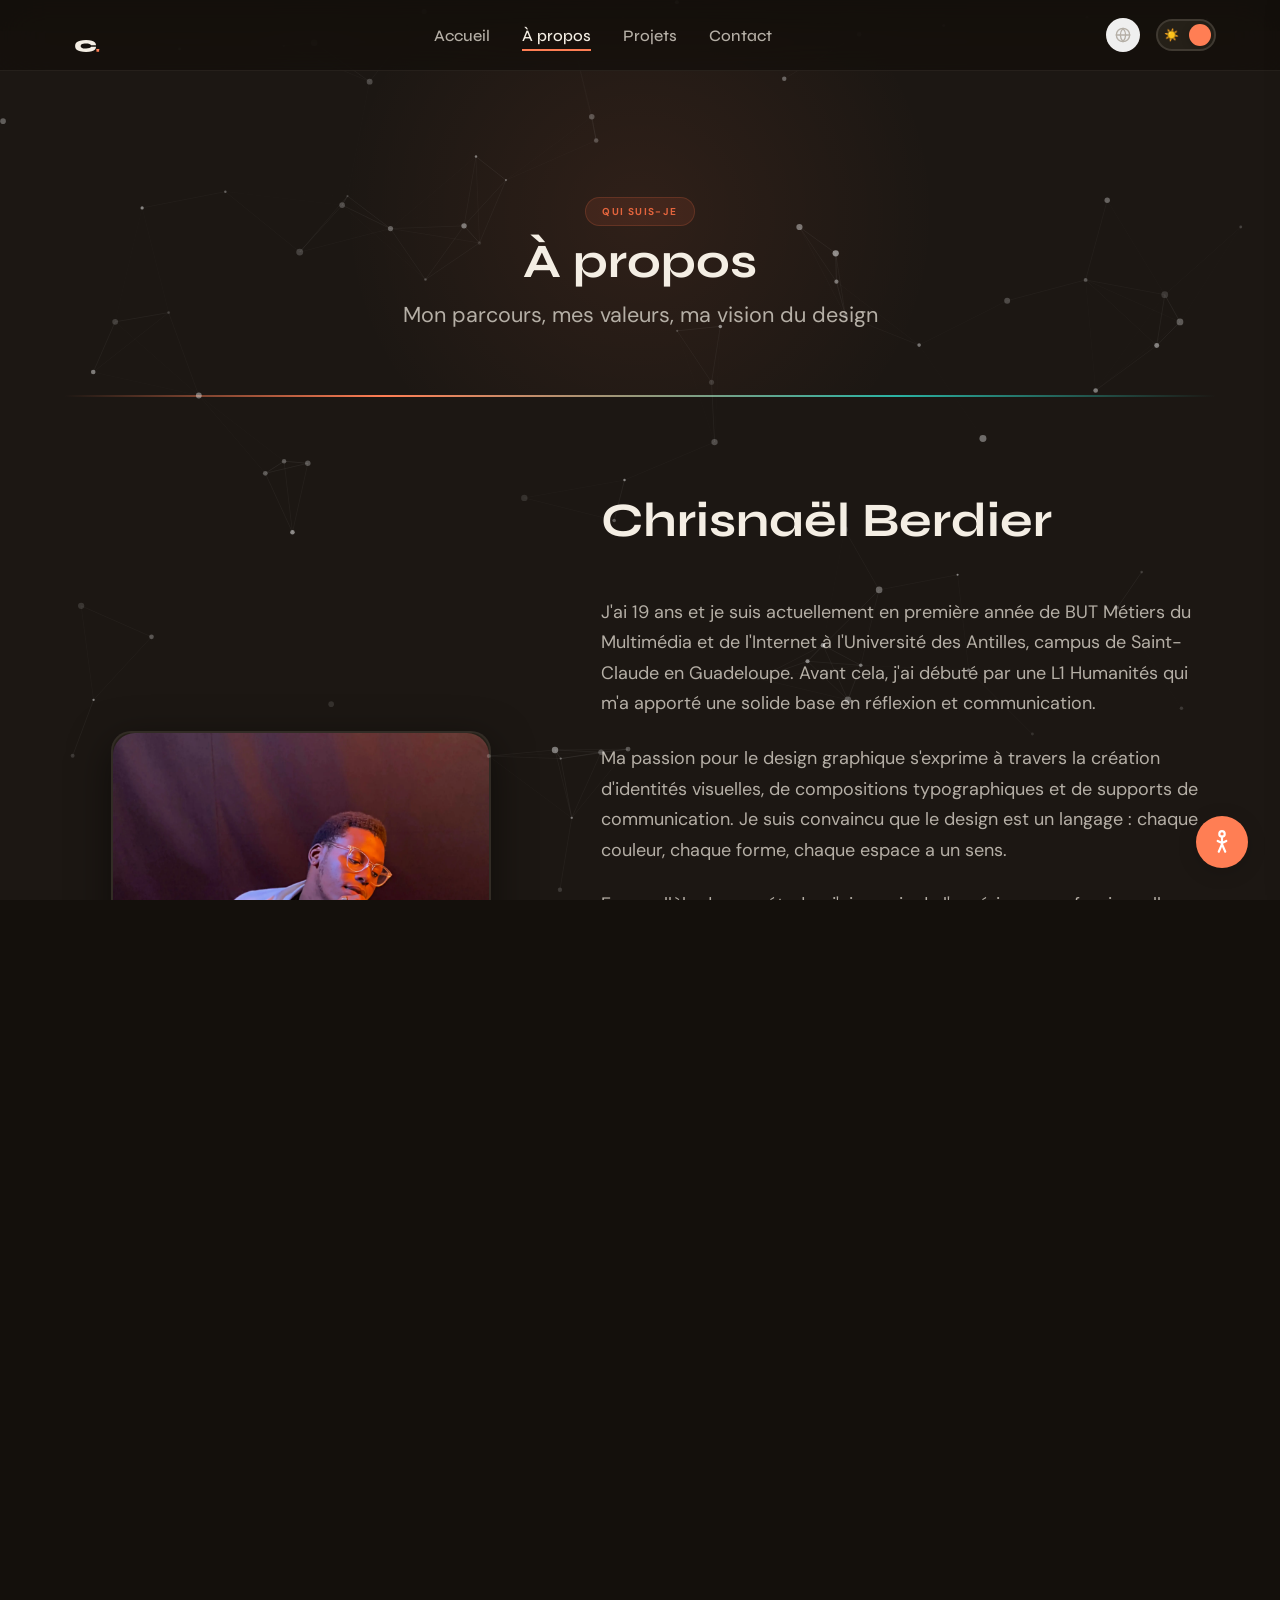
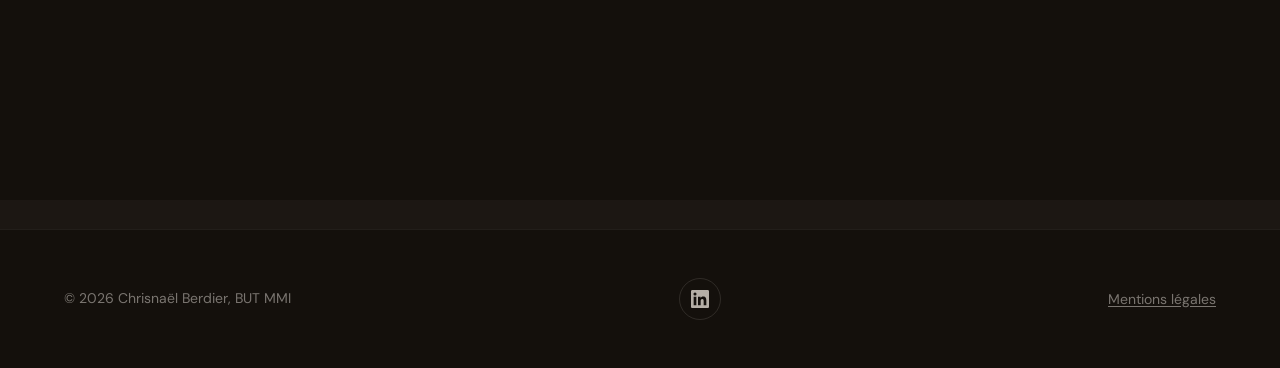
==== commit 88d1686d: "Revert typo Syne+DM Sans + logo SVG dans la nav - Polices : Fraunces+Outfit -> Syne+DM Sans (tokens " ====
--- a/a-propos.html
+++ b/a-propos.html
@@ -28,7 +28,7 @@
   <meta name="twitter:image" content="https://yui971.github.io/portfolio-berdier-chrisnael/assets/img/og-cover.jpg">
   <link rel="preconnect" href="https://fonts.googleapis.com">
   <link rel="preconnect" href="https://fonts.gstatic.com" crossorigin>
-  <link href="https://fonts.googleapis.com/css2?family=Fraunces:opsz,wght@9..144,400;9..144,600;9..144,700;9..144,800&family=Outfit:wght@300;400;500;600;700&display=swap" rel="stylesheet">
+  <link href="https://fonts.googleapis.com/css2?family=Syne:wght@400;500;600;700;800&family=DM+Sans:ital,opsz,wght@0,9..40,300;0,9..40,400;0,9..40,500;0,9..40,600;0,9..40,700;1,9..40,400&display=swap" rel="stylesheet">
   <link rel="stylesheet" href="css/style.css">
   <link rel="stylesheet" href="css/premium.css">
 </head>
@@ -43,7 +43,7 @@
   <a href="#main" class="skip-link">Aller au contenu principal</a>
   <nav class="nav" aria-label="Navigation principale">
     <div class="container nav__inner">
-      <a href="index.html" class="nav__logo" aria-label="Retour à l'accueil">C<span>.</span></a>
+      <a href="index.html" class="nav__logo" aria-label="Retour à l'accueil"><svg class="nav__logo-svg" viewBox="0 0 810 810" xmlns="http://www.w3.org/2000/svg" aria-hidden="true" focusable="false"><path fill="currentColor" d="M779.74 554.57c0 30.95-9.67 57.39-29.02 79.31-19.34 21.92-49.86 38.68-91.55 50.28s-95.84 17.41-162.47 17.41c-66.62 0-123.26-5.37-169.89-16.11-46.64-10.74-82.1-28.36-106.39-52.87-24.28-24.5-36.42-57.16-36.42-97.99 0-40.84 12.14-73.61 36.42-98.33 24.29-24.72 59.75-42.55 106.39-53.52 46.63-10.96 103.27-16.44 169.89-16.44 66.63 0 120.57 5.81 161.83 17.41 41.26 11.6 71.56 28.37 90.91 50.28 19.34 21.92 29.23 48.14 29.66 78.66H637.27c-6.88-16.77-22.35-29.77-46.42-39.02-24.07-9.24-55.45-13.86-94.14-13.86-31.37 0-58.67 2.26-81.89 6.78-23.21 4.51-41.15 12.14-53.83 22.89-12.68 10.74-19.01 25.78-19.01 45.12 0 18.91 6.23 33.74 18.69 44.49 12.47 10.74 30.3 18.26 53.52 22.56 23.22 4.31 50.73 6.45 82.53 6.45 38.69 0 70.17-4.62 94.45-13.86 24.29-9.25 39.88-22.47 46.76-39.66z" transform="translate(-22.56,-315.92) scale(0.79) translate(161.44,691.9)"/><rect class="nav-logo-dot" x="730" y="720" width="60" height="60" rx="4"/></svg></a>
       <ul class="nav__links" role="list"><li><a href="index.html" class="nav__link" data-i18n="nav.home">Accueil</a></li><li><a href="a-propos.html" class="nav__link is-active" data-i18n="nav.about">À propos</a></li><li><a href="projets.html" class="nav__link" data-i18n="nav.projects">Projets</a></li><li><a href="contact.html" class="nav__link" data-i18n="nav.contact">Contact</a></li></ul>
       <div class="nav__actions">
         <div class="lang-selector" id="lang-selector"><button class="lang-btn" id="lang-btn" aria-label="Choisir la langue" type="button"><svg viewBox="0 0 24 24" fill="none" stroke="currentColor" stroke-width="2" stroke-linecap="round" stroke-linejoin="round"><circle cx="12" cy="12" r="10"/><line x1="2" y1="12" x2="22" y2="12"/><path d="M12 2a15.3 15.3 0 0 1 4 10 15.3 15.3 0 0 1-4 10 15.3 15.3 0 0 1-4-10 15.3 15.3 0 0 1 4-10z"/></svg></button><div class="lang-dropdown"><button class="lang-option is-active" data-lang="fr"><span class="lang-option__flag">🇫🇷</span> Français</button><button class="lang-option" data-lang="en"><span class="lang-option__flag">🇬🇧</span> English</button><button class="lang-option" data-lang="es"><span class="lang-option__flag">🇪🇸</span> Español</button></div></div><button class="theme-switch" aria-label="Basculer le mode sombre" type="button"><div class="theme-switch__track"><span aria-hidden="true">☀️</span><span aria-hidden="true">🌙</span></div><div class="theme-switch__thumb"></div></button><button class="nav__burger" aria-label="Ouvrir le menu" aria-expanded="false" aria-controls="mobile-menu" type="button"><span></span><span></span><span></span></button></div>
@@ -52,7 +52,7 @@
   <div class="nav__drawer-backdrop" id="drawer-backdrop" aria-hidden="true"></div>
   <div class="nav__drawer" id="mobile-menu" role="dialog" aria-modal="true" aria-label="Menu">
     <div class="nav__drawer-header">
-      <a href="index.html" class="nav__drawer-logo" aria-label="Retour à l'accueil">C<span>.</span></a>
+      <a href="index.html" class="nav__drawer-logo" aria-label="Retour à l'accueil"><svg class="nav__logo-svg" viewBox="0 0 810 810" xmlns="http://www.w3.org/2000/svg" aria-hidden="true" focusable="false"><path fill="currentColor" d="M779.74 554.57c0 30.95-9.67 57.39-29.02 79.31-19.34 21.92-49.86 38.68-91.55 50.28s-95.84 17.41-162.47 17.41c-66.62 0-123.26-5.37-169.89-16.11-46.64-10.74-82.1-28.36-106.39-52.87-24.28-24.5-36.42-57.16-36.42-97.99 0-40.84 12.14-73.61 36.42-98.33 24.29-24.72 59.75-42.55 106.39-53.52 46.63-10.96 103.27-16.44 169.89-16.44 66.63 0 120.57 5.81 161.83 17.41 41.26 11.6 71.56 28.37 90.91 50.28 19.34 21.92 29.23 48.14 29.66 78.66H637.27c-6.88-16.77-22.35-29.77-46.42-39.02-24.07-9.24-55.45-13.86-94.14-13.86-31.37 0-58.67 2.26-81.89 6.78-23.21 4.51-41.15 12.14-53.83 22.89-12.68 10.74-19.01 25.78-19.01 45.12 0 18.91 6.23 33.74 18.69 44.49 12.47 10.74 30.3 18.26 53.52 22.56 23.22 4.31 50.73 6.45 82.53 6.45 38.69 0 70.17-4.62 94.45-13.86 24.29-9.25 39.88-22.47 46.76-39.66z" transform="translate(-22.56,-315.92) scale(0.79) translate(161.44,691.9)"/><rect class="nav-logo-dot" x="730" y="720" width="60" height="60" rx="4"/></svg></a>
       <button class="nav__drawer-close" id="nav-mobile-close" aria-label="Fermer le menu" type="button"><svg width="22" height="22" viewBox="0 0 24 24" fill="none" stroke="currentColor" stroke-width="2.5" stroke-linecap="round" aria-hidden="true"><line x1="18" y1="6" x2="6" y2="18"/><line x1="6" y1="6" x2="18" y2="18"/></svg></button>
     </div>
     <nav class="nav__drawer-links">
--- a/css/style.css
+++ b/css/style.css
@@ -9,8 +9,8 @@
   --space-lg: 1.5rem; --space-xl: 2rem; --space-2xl: 3rem;
   --space-3xl: 4rem; --space-4xl: 6rem;
 
-  --font-display: 'Fraunces', Georgia, serif;
-  --font-body: 'Outfit', system-ui, sans-serif;
+  --font-display: 'Syne', sans-serif;
+  --font-body: 'DM Sans', sans-serif;
   --text-xs: clamp(0.75rem, 0.7rem + 0.25vw, 0.875rem);
   --text-sm: clamp(0.875rem, 0.8rem + 0.35vw, 1rem);
   --text-base: clamp(1rem, 0.9rem + 0.45vw, 1.125rem);
@@ -114,8 +114,9 @@
 }
 .nav.is-hidden { transform: translateY(-100%); }
 .nav__inner { display: flex; align-items: center; justify-content: space-between; height: 70px; }
-.nav__logo { font-family: var(--font-display); font-size: 1.6rem; font-weight: 800; color: var(--text-primary); }
-.nav__logo span { color: var(--accent); }
+.nav__logo { display: flex; align-items: center; color: var(--text-primary); }
+.nav__logo-svg { width: 36px; height: 36px; display: block; flex-shrink: 0; }
+.nav-logo-dot { fill: var(--accent); }
 .nav__links { display: none; list-style: none; gap: var(--space-xl); }
 .nav__link {
   font-family: var(--font-display); font-size: var(--text-sm); font-weight: 500;
@@ -185,10 +186,10 @@
   margin-bottom: var(--space-2xl);
 }
 .nav__drawer-logo {
-  font-family: var(--font-display); font-size: 1.6rem; font-weight: 800;
+  display: flex; align-items: center;
   color: var(--text-primary); text-decoration: none;
 }
-.nav__drawer-logo span { color: var(--accent); }
+.nav__drawer-logo .nav__logo-svg { width: 44px; height: 44px; }
 .nav__drawer-close {
   background: none; border: none; cursor: pointer;
   color: var(--text-secondary); padding: var(--space-sm);
--- a/css/premium.css
+++ b/css/premium.css
@@ -121,7 +121,7 @@
   align-items: center;
   flex-wrap: wrap;
   gap: 10px 14px;
-  font-family: var(--font-body, 'Outfit', system-ui, sans-serif);
+  font-family: var(--font-body, 'DM Sans', sans-serif);
   font-size: clamp(14px, 1.6vw, 17px);
   font-weight: 400;
   color: rgba(255,255,255,0.42);
@@ -152,7 +152,7 @@
   gap: 3px;
 }
 .hero__stat-num {
-  font-family: var(--font-display, 'Fraunces', Georgia, serif);
+  font-family: var(--font-display, 'Syne', sans-serif);
   font-size: 20px;
   font-weight: 800;
   color: #FF7043;
@@ -203,7 +203,7 @@
   border-radius: 9999px;
   font-size: 15px;
   font-weight: 500;
-  font-family: var(--font-body, 'Outfit', system-ui, sans-serif);
+  font-family: var(--font-body, 'DM Sans', sans-serif);
   text-decoration: none;
   cursor: pointer;
   transition: background 0.25s, border-color 0.25s, color 0.25s, transform 0.25s;
@@ -244,7 +244,7 @@
   padding: 10px 20px;
   font-size: 13px;
   font-weight: 600;
-  font-family: var(--font-body, 'Outfit', system-ui, sans-serif);
+  font-family: var(--font-body, 'DM Sans', sans-serif);
   color: rgba(255,255,255,0.78);
   display: flex;
   align-items: center;
@@ -436,7 +436,7 @@
   border-bottom: 1px solid rgba(255,255,255,0.06);
 }
 .nav__mobile-logo {
-  font-family: var(--font-display, 'Fraunces', Georgia, serif);
+  font-family: var(--font-display, 'Syne', sans-serif);
   font-size: 2rem;
   font-weight: 800;
   color: var(--text-primary, #f0ece8);
@@ -771,4 +771,136 @@
   border-color: var(--accent) !important;
   background: var(--bg-card) !important;
   box-shadow: 0 0 0 3px var(--accent-soft) !important;
+}
+
+/* ═══════════════════════════════════════════════════════════
+   HERO ÉDITORIAL — 2 colonnes, left-aligned, portrait droite
+═══════════════════════════════════════════════════════════ */
+.hero__editorial {
+  position: relative;
+  z-index: var(--z-content, 10);
+  display: grid;
+  grid-template-columns: 1.1fr 0.9fr;
+  gap: var(--space-3xl);
+  align-items: center;
+  width: 100%;
+  padding-block: var(--space-3xl);
+}
+
+.hero__text {
+  text-align: left;
+  display: flex;
+  flex-direction: column;
+  align-items: flex-start;
+}
+
+/* Label éditorial — remplace le pill greeting emoji */
+.hero__label {
+  font-family: var(--font-body, 'DM Sans', sans-serif);
+  font-size: 11px;
+  font-weight: 600;
+  letter-spacing: 0.22em;
+  text-transform: uppercase;
+  color: var(--accent);
+  margin-bottom: var(--space-xl);
+  display: flex;
+  align-items: center;
+  gap: 14px;
+}
+.hero__label::before {
+  content: '';
+  width: 28px;
+  height: 1px;
+  background: currentColor;
+  flex-shrink: 0;
+}
+
+/* Titre left-aligned dans la colonne */
+.hero__editorial .hero__title {
+  text-align: left !important;
+  font-size: clamp(52px, 8vw, 128px) !important;
+  margin-bottom: var(--space-lg) !important;
+}
+
+/* Aligner les éléments à gauche */
+.hero__editorial .hero__role     { justify-content: flex-start !important; }
+.hero__editorial .hero__subtitle { text-align: left !important; }
+.hero__editorial .badge-dispo    { margin-top: var(--space-lg) !important; margin-bottom: 0 !important; }
+.hero__editorial .hero__cta      { margin-top: var(--space-xl) !important; justify-content: flex-start !important; }
+.hero__editorial .hero__stats-card { margin-top: var(--space-xl) !important; align-self: flex-start !important; }
+
+/* ── Colonne portrait ── */
+.hero__visual {
+  display: flex;
+  align-items: center;
+  justify-content: center;
+  padding-block: var(--space-3xl);
+}
+
+.hero__portrait-fig {
+  position: relative;
+  width: 100%;
+  max-width: 400px;
+  margin: 0;
+}
+
+.hero__portrait {
+  width: 100%;
+  aspect-ratio: 3/4;
+  object-fit: cover;
+  border-radius: 24px;
+  display: block;
+  box-shadow: 0 32px 80px rgba(0,0,0,0.4), 0 0 0 1px rgba(244,238,228,0.06);
+  filter: brightness(0.88) saturate(1.1);
+}
+
+/* Badge Guadeloupe sur le portrait */
+.hero__portrait-badge {
+  position: absolute;
+  bottom: -14px;
+  right: -14px;
+  padding: 10px 18px;
+  font-size: 12px;
+  font-weight: 600;
+  font-family: var(--font-body, 'DM Sans', sans-serif);
+  color: rgba(244,238,228,0.85);
+  display: flex;
+  align-items: center;
+  gap: 8px;
+  border-radius: 14px !important;
+  white-space: nowrap;
+  border: 1px solid rgba(244,238,228,0.1) !important;
+}
+
+/* ── Light mode ── */
+[data-theme="light"] .hero__portrait {
+  box-shadow: 0 20px 60px rgba(26,22,17,0.18);
+  filter: brightness(0.97) saturate(1.05);
+}
+[data-theme="light"] .hero__portrait-badge {
+  background: rgba(255,255,255,0.9) !important;
+  border: 1px solid rgba(26,22,17,0.12) !important;
+  backdrop-filter: blur(12px) !important;
+  color: var(--text-primary) !important;
+}
+
+/* ── Mobile : 1 colonne centrée, portrait masqué ── */
+@media (max-width: 767px) {
+  .hero__editorial {
+    grid-template-columns: 1fr;
+    gap: 0;
+    padding-top: 80px;
+  }
+  .hero__text {
+    text-align: center;
+    align-items: center;
+  }
+  .hero__label { justify-content: center; }
+  .hero__label::before { display: none; }
+  .hero__editorial .hero__title     { text-align: center !important; }
+  .hero__editorial .hero__role      { justify-content: center !important; }
+  .hero__editorial .hero__subtitle  { text-align: center !important; }
+  .hero__editorial .hero__cta       { justify-content: center !important; }
+  .hero__editorial .hero__stats-card { align-self: center !important; }
+  .hero__visual { display: none; }
 }
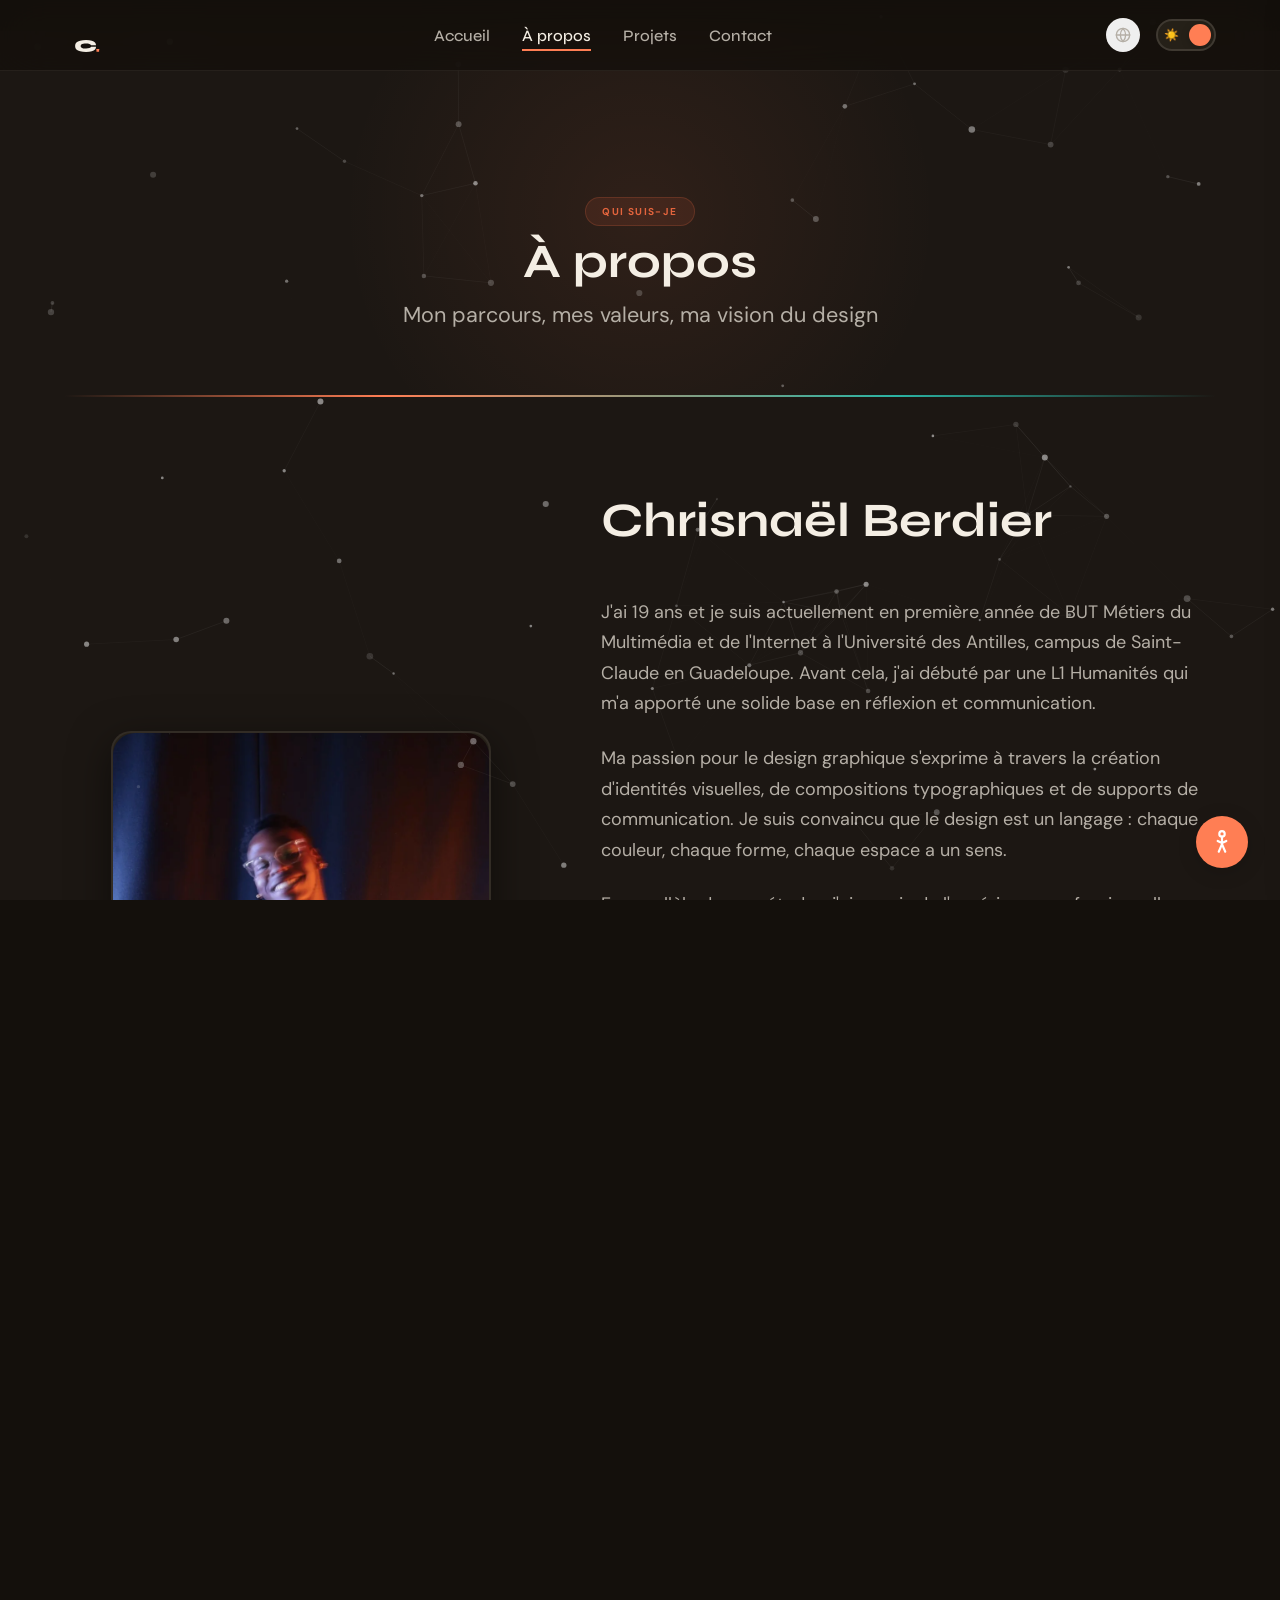
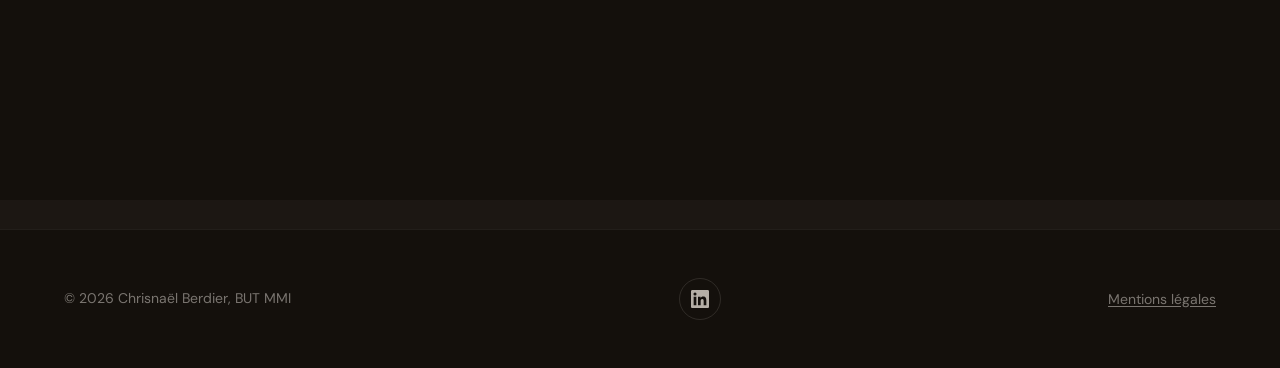
==== commit 22c5d4e2: "Photo à propos : portrait studio bleu/orange en webp - Ajout portrait-apropos.webp (recadre 3:4, 900" ====
--- a/a-propos.html
+++ b/a-propos.html
@@ -74,7 +74,7 @@
       <div class="container">
         <div class="about__grid">
           <div class="about__image-wrap reveal">
-            <img src="assets/img/portrait.webp" alt="Portrait de Chrisnaël Berdier" loading="eager">
+            <img src="assets/img/portrait-apropos.webp" alt="Portrait de Chrisnaël Berdier" width="900" height="1200" loading="eager">
           </div>
           <div class="about__text reveal stagger-2">
             <h2 class="section__title" data-i18n="apropos.name">Chrisnaël Berdier</h2>
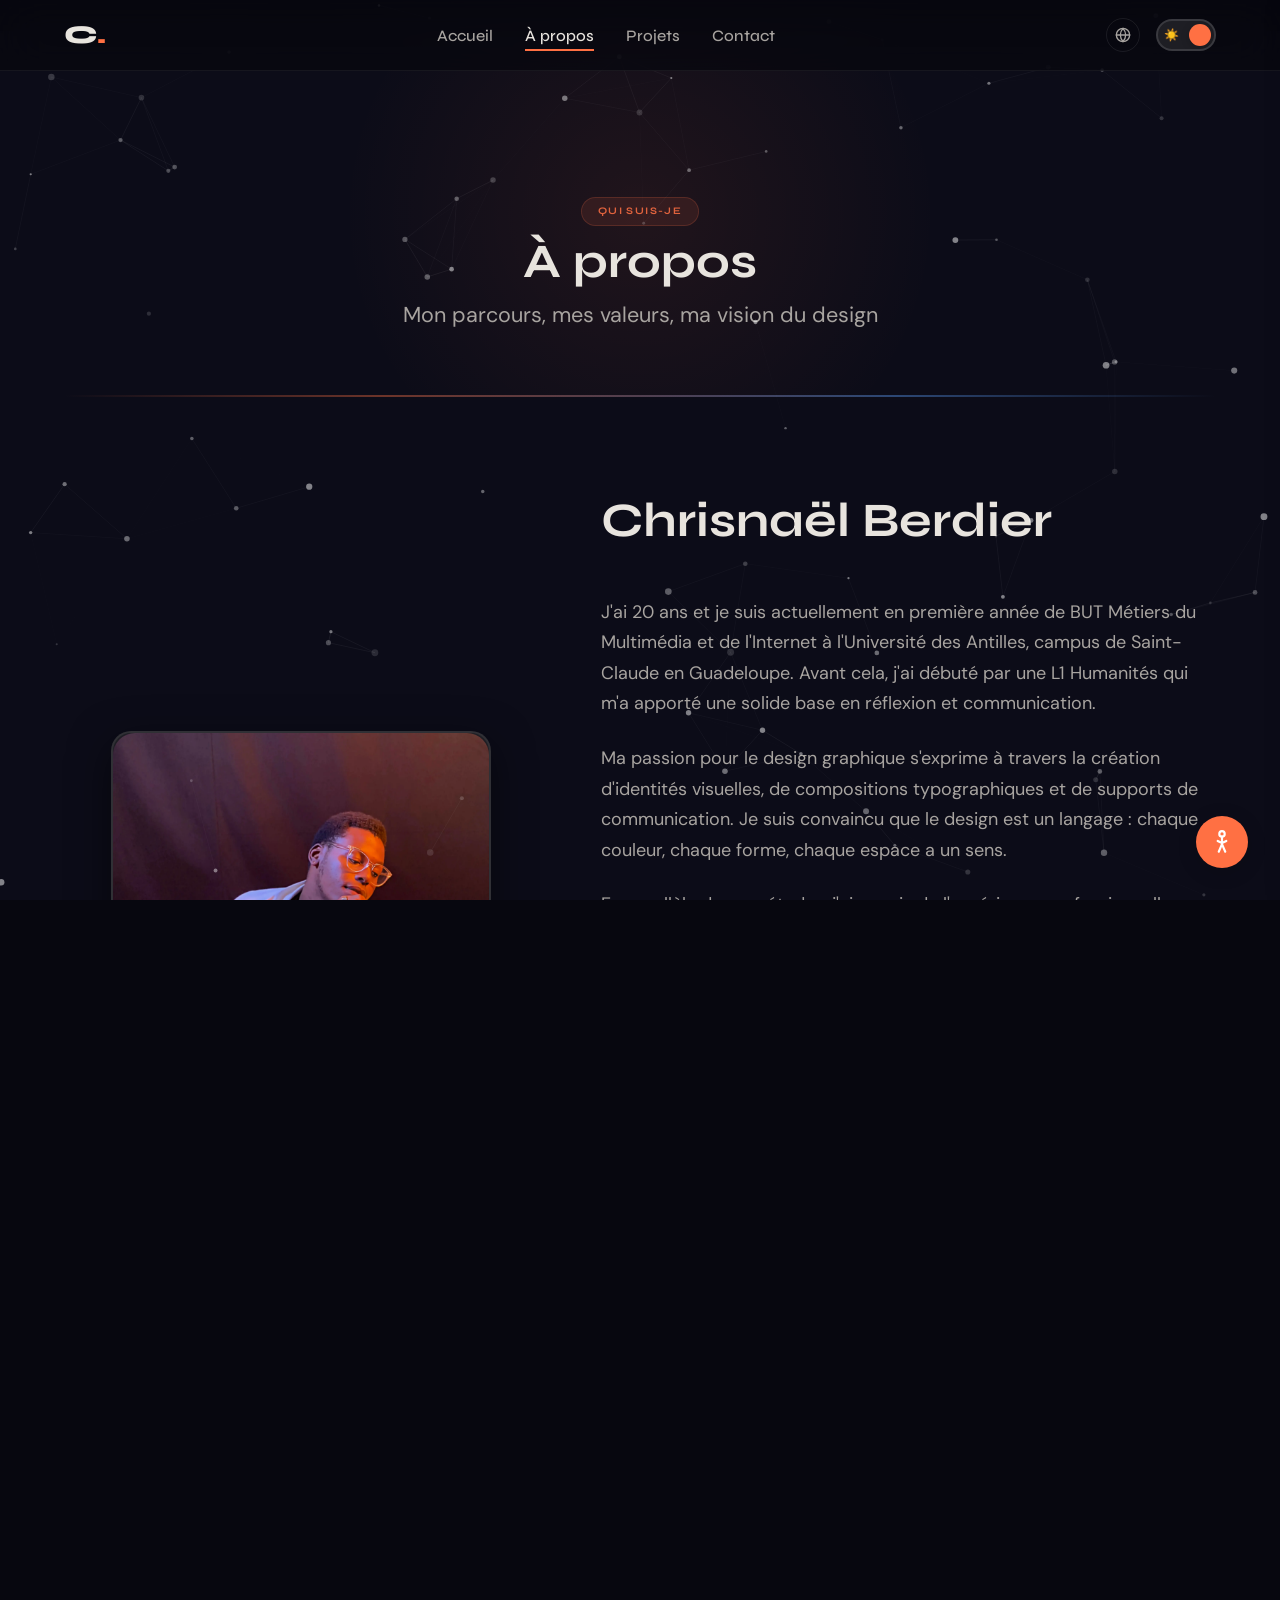
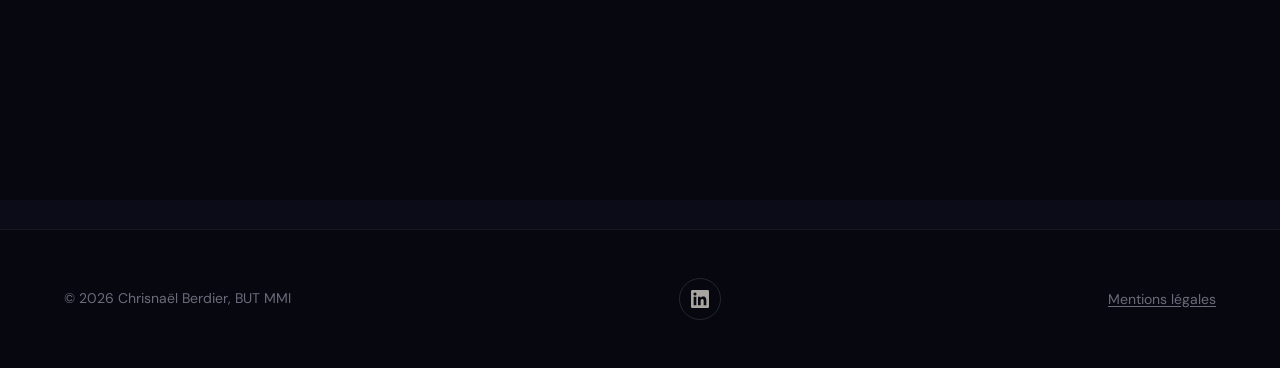
==== commit b047d7cd: "Remet le brouillon à niveau avec la version officielle Reprend les fichiers de l'officiel (Teddy's B" ====
--- a/a-propos.html
+++ b/a-propos.html
@@ -5,7 +5,10 @@
   <meta name="viewport" content="width=device-width, initial-scale=1.0">
   <meta name="description" content="À propos de Chrisnaël Berdier : parcours, valeurs et vision en tant que Designer Graphique en formation BUT MMI.">
   <title>À propos · Chrisnaël Berdier</title>
-  <link rel="canonical" href="https://yui971.github.io/portfolio-berdier-chrisnael/a-propos.html">
+  <link rel="preconnect" href="https://fonts.googleapis.com">
+  <link rel="preconnect" href="https://fonts.gstatic.com" crossorigin>
+  <link href="https://fonts.googleapis.com/css2?family=Syne:wght@400;500;600;700;800&family=DM+Sans:ital,opsz,wght@0,9..40,300;0,9..40,400;0,9..40,500;0,9..40,600;0,9..40,700;1,9..40,400&display=swap" rel="stylesheet">
+  <link rel="canonical" href="https://chrisnaelberdier.com/a-propos.html">
   <!-- Favicon -->
   <link rel="icon" href="favicon.svg" type="image/svg+xml">
   <link rel="icon" href="favicon-32.png" sizes="32x32" type="image/png">
@@ -14,21 +17,19 @@
   <meta property="og:type" content="website">
   <meta property="og:locale" content="fr_FR">
   <meta property="og:site_name" content="Chrisnaël Berdier">
-  <meta property="og:url" content="https://yui971.github.io/portfolio-berdier-chrisnael/a-propos.html">
+  <meta property="og:url" content="https://chrisnaelberdier.com/a-propos.html">
   <meta property="og:title" content="À propos · Chrisnaël Berdier">
   <meta property="og:description" content="À propos de Chrisnaël Berdier : parcours, valeurs et vision en tant que Designer Graphique en formation BUT MMI.">
-  <meta property="og:image" content="https://yui971.github.io/portfolio-berdier-chrisnael/assets/img/og-cover.jpg">
+  <meta property="og:image" content="https://chrisnaelberdier.com/assets/img/og-cover.jpg">
   <meta property="og:image:width" content="1200">
   <meta property="og:image:height" content="630">
   <meta property="og:image:alt" content="Chrisnaël Berdier — Designer Graphique, BUT MMI Guadeloupe">
   <!-- Twitter -->
   <meta name="twitter:card" content="summary_large_image">
   <meta name="twitter:title" content="À propos · Chrisnaël Berdier">
-  <meta name="twitter:description" content="Parcours, valeurs et vision d'un designer graphique en formation BUT MMI.">
-  <meta name="twitter:image" content="https://yui971.github.io/portfolio-berdier-chrisnael/assets/img/og-cover.jpg">
-  <link rel="preconnect" href="https://fonts.googleapis.com">
-  <link rel="preconnect" href="https://fonts.gstatic.com" crossorigin>
-  <link href="https://fonts.googleapis.com/css2?family=Syne:wght@400;500;600;700;800&family=DM+Sans:ital,opsz,wght@0,9..40,300;0,9..40,400;0,9..40,500;0,9..40,600;0,9..40,700;1,9..40,400&display=swap" rel="stylesheet">
+  <meta name="twitter:description" content="À propos de Chrisnaël Berdier : parcours, valeurs et vision en tant que Designer Graphique en formation BUT MMI.">
+  <meta name="twitter:image" content="https://chrisnaelberdier.com/assets/img/og-cover.jpg">
+  <link rel="icon" type="image/png" href="assets/favicon.png">
   <link rel="stylesheet" href="css/style.css">
   <link rel="stylesheet" href="css/premium.css">
 </head>
@@ -43,7 +44,7 @@
   <a href="#main" class="skip-link">Aller au contenu principal</a>
   <nav class="nav" aria-label="Navigation principale">
     <div class="container nav__inner">
-      <a href="index.html" class="nav__logo" aria-label="Retour à l'accueil"><svg class="nav__logo-svg" viewBox="0 0 810 810" xmlns="http://www.w3.org/2000/svg" aria-hidden="true" focusable="false"><path fill="currentColor" d="M779.74 554.57c0 30.95-9.67 57.39-29.02 79.31-19.34 21.92-49.86 38.68-91.55 50.28s-95.84 17.41-162.47 17.41c-66.62 0-123.26-5.37-169.89-16.11-46.64-10.74-82.1-28.36-106.39-52.87-24.28-24.5-36.42-57.16-36.42-97.99 0-40.84 12.14-73.61 36.42-98.33 24.29-24.72 59.75-42.55 106.39-53.52 46.63-10.96 103.27-16.44 169.89-16.44 66.63 0 120.57 5.81 161.83 17.41 41.26 11.6 71.56 28.37 90.91 50.28 19.34 21.92 29.23 48.14 29.66 78.66H637.27c-6.88-16.77-22.35-29.77-46.42-39.02-24.07-9.24-55.45-13.86-94.14-13.86-31.37 0-58.67 2.26-81.89 6.78-23.21 4.51-41.15 12.14-53.83 22.89-12.68 10.74-19.01 25.78-19.01 45.12 0 18.91 6.23 33.74 18.69 44.49 12.47 10.74 30.3 18.26 53.52 22.56 23.22 4.31 50.73 6.45 82.53 6.45 38.69 0 70.17-4.62 94.45-13.86 24.29-9.25 39.88-22.47 46.76-39.66z" transform="translate(-22.56,-315.92) scale(0.79) translate(161.44,691.9)"/><rect class="nav-logo-dot" x="730" y="720" width="60" height="60" rx="4"/></svg></a>
+      <a href="index.html" class="nav__logo" aria-label="Retour à l'accueil">C<span>.</span></a>
       <ul class="nav__links" role="list"><li><a href="index.html" class="nav__link" data-i18n="nav.home">Accueil</a></li><li><a href="a-propos.html" class="nav__link is-active" data-i18n="nav.about">À propos</a></li><li><a href="projets.html" class="nav__link" data-i18n="nav.projects">Projets</a></li><li><a href="contact.html" class="nav__link" data-i18n="nav.contact">Contact</a></li></ul>
       <div class="nav__actions">
         <div class="lang-selector" id="lang-selector"><button class="lang-btn" id="lang-btn" aria-label="Choisir la langue" type="button"><svg viewBox="0 0 24 24" fill="none" stroke="currentColor" stroke-width="2" stroke-linecap="round" stroke-linejoin="round"><circle cx="12" cy="12" r="10"/><line x1="2" y1="12" x2="22" y2="12"/><path d="M12 2a15.3 15.3 0 0 1 4 10 15.3 15.3 0 0 1-4 10 15.3 15.3 0 0 1-4-10 15.3 15.3 0 0 1 4-10z"/></svg></button><div class="lang-dropdown"><button class="lang-option is-active" data-lang="fr"><span class="lang-option__flag">🇫🇷</span> Français</button><button class="lang-option" data-lang="en"><span class="lang-option__flag">🇬🇧</span> English</button><button class="lang-option" data-lang="es"><span class="lang-option__flag">🇪🇸</span> Español</button></div></div><button class="theme-switch" aria-label="Basculer le mode sombre" type="button"><div class="theme-switch__track"><span aria-hidden="true">☀️</span><span aria-hidden="true">🌙</span></div><div class="theme-switch__thumb"></div></button><button class="nav__burger" aria-label="Ouvrir le menu" aria-expanded="false" aria-controls="mobile-menu" type="button"><span></span><span></span><span></span></button></div>
@@ -52,7 +53,7 @@
   <div class="nav__drawer-backdrop" id="drawer-backdrop" aria-hidden="true"></div>
   <div class="nav__drawer" id="mobile-menu" role="dialog" aria-modal="true" aria-label="Menu">
     <div class="nav__drawer-header">
-      <a href="index.html" class="nav__drawer-logo" aria-label="Retour à l'accueil"><svg class="nav__logo-svg" viewBox="0 0 810 810" xmlns="http://www.w3.org/2000/svg" aria-hidden="true" focusable="false"><path fill="currentColor" d="M779.74 554.57c0 30.95-9.67 57.39-29.02 79.31-19.34 21.92-49.86 38.68-91.55 50.28s-95.84 17.41-162.47 17.41c-66.62 0-123.26-5.37-169.89-16.11-46.64-10.74-82.1-28.36-106.39-52.87-24.28-24.5-36.42-57.16-36.42-97.99 0-40.84 12.14-73.61 36.42-98.33 24.29-24.72 59.75-42.55 106.39-53.52 46.63-10.96 103.27-16.44 169.89-16.44 66.63 0 120.57 5.81 161.83 17.41 41.26 11.6 71.56 28.37 90.91 50.28 19.34 21.92 29.23 48.14 29.66 78.66H637.27c-6.88-16.77-22.35-29.77-46.42-39.02-24.07-9.24-55.45-13.86-94.14-13.86-31.37 0-58.67 2.26-81.89 6.78-23.21 4.51-41.15 12.14-53.83 22.89-12.68 10.74-19.01 25.78-19.01 45.12 0 18.91 6.23 33.74 18.69 44.49 12.47 10.74 30.3 18.26 53.52 22.56 23.22 4.31 50.73 6.45 82.53 6.45 38.69 0 70.17-4.62 94.45-13.86 24.29-9.25 39.88-22.47 46.76-39.66z" transform="translate(-22.56,-315.92) scale(0.79) translate(161.44,691.9)"/><rect class="nav-logo-dot" x="730" y="720" width="60" height="60" rx="4"/></svg></a>
+      <a href="index.html" class="nav__drawer-logo" aria-label="Retour à l'accueil">C<span>.</span></a>
       <button class="nav__drawer-close" id="nav-mobile-close" aria-label="Fermer le menu" type="button"><svg width="22" height="22" viewBox="0 0 24 24" fill="none" stroke="currentColor" stroke-width="2.5" stroke-linecap="round" aria-hidden="true"><line x1="18" y1="6" x2="6" y2="18"/><line x1="6" y1="6" x2="18" y2="18"/></svg></button>
     </div>
     <nav class="nav__drawer-links">
@@ -63,6 +64,29 @@
     </nav>
   </div>
   <main id="main">
+    <!--
+      PAGE À PROPOS — Présentation détaillée
+      ───────────────────────────────────────
+      Rôle : Page biographique complète avec portrait, quatre paragraphes
+      de présentation, compteurs CountUp, boutons d'action (CV + contact),
+      et cartes de valeurs.
+
+      loading="eager" sur le portrait : contrairement aux pages projets où
+      les images sont "lazy", ici l'image est dans le viewport immédiat
+      → eager évite le délai de chargement différé (meilleur LCP).
+
+      data-count sur les .stat__number : le module CountUp anime de 0
+      vers la valeur cible quand l'élément entre dans le viewport
+      (IntersectionObserver). data-suffix permet d'ajouter un suffixe
+      comme "+" après le chiffre (voir index.html pour la mécanique).
+
+      .about__cta-row : rangée de trois actions.
+      Le bouton "Visualiser le CV" (id="open-cv-viewer") déclenche l'ouverture
+      du #cv-modal via le JS. aria-haspopup="dialog" signale qu'un dialogue
+      va s'ouvrir.
+      Le lien "Télécharger" a l'attribut download="..." → force le navigateur
+      à télécharger le fichier plutôt que l'ouvrir dans un onglet.
+    -->
     <header class="page-header">
       <div class="container">
         <p class="section__label">Qui suis-je</p>
@@ -73,12 +97,32 @@
     <section class="about section">
       <div class="container">
         <div class="about__grid">
-          <div class="about__image-wrap reveal">
-            <img src="assets/img/portrait-apropos.webp" alt="Portrait de Chrisnaël Berdier" width="900" height="1200" loading="eager">
+          <div class="about__image-wrap reveal" role="img" aria-label="Portrait de Chrisnaël Berdier — survoler pour plus d'infos">
+            <div class="about__flip-inner">
+              <!-- FACE : photo -->
+              <div class="about__flip-front">
+                <div class="about__img-glow" aria-hidden="true"></div>
+                <img src="assets/img/portrait.webp" alt="" loading="eager">
+                <div class="about__img-badge glass-card" aria-hidden="true"><span>🎓</span> BUT MMI</div>
+              </div>
+              <!-- DOS : carte éditoriale -->
+              <div class="about__flip-back">
+                <span class="about-back__year" aria-hidden="true">2026</span>
+                <div class="about-back__body">
+                  <h3 class="about-back__name">Chrisnaël<br>Berdier<span class="about-back__dot" aria-hidden="true">.</span></h3>
+                  <p class="about-back__role">Designer Graphique</p>
+                  <p class="about-back__place">Guadeloupe, France</p>
+                </div>
+                <div class="about-back__badge">
+                  <span class="about-back__pulse" aria-hidden="true"></span>
+                  Disponible sept. 2026
+                </div>
+              </div>
+            </div>
           </div>
           <div class="about__text reveal stagger-2">
             <h2 class="section__title" data-i18n="apropos.name">Chrisnaël Berdier</h2>
-            <p data-i18n="apropos.p1">J'ai 19 ans et je suis actuellement en première année de BUT Métiers du Multimédia et de l'Internet à l'Université des Antilles, campus de Saint-Claude en Guadeloupe. Avant cela, j'ai débuté par une L1 Humanités qui m'a apporté une solide base en réflexion et communication.</p>
+            <p data-i18n="apropos.p1">J'ai 20 ans et je suis actuellement en première année de BUT Métiers du Multimédia et de l'Internet à l'Université des Antilles, campus de Saint-Claude en Guadeloupe. Avant cela, j'ai débuté par une L1 Humanités qui m'a apporté une solide base en réflexion et communication.</p>
             <p data-i18n="apropos.p2">Ma passion pour le design graphique s'exprime à travers la création d'identités visuelles, de compositions typographiques et de supports de communication. Je suis convaincu que le design est un langage : chaque couleur, chaque forme, chaque espace a un sens.</p>
             <p data-i18n="apropos.p3">En parallèle de mes études, j'ai acquis de l'expérience professionnelle en tant qu'hôte de caisse chez Carrefour Milenis et vendeur chez Be Sport. Ces expériences m'ont appris la rigueur, le travail d'équipe et la relation client.</p>
             <p data-i18n="apropos.p4">Dynamique et motivé, je suis à la recherche d'un stage ou d'une alternance en design graphique, direction artistique ou communication visuelle.</p>
@@ -94,6 +138,19 @@
             </div>
           </div>
         </div>
+        <!--
+          CARTES DE VALEURS — Blocs Précision / Accessibilité / Créativité
+          ───────────────────────────────────────────────────────────────────
+          Rôle : Présentation des valeurs fondamentales en trois cards.
+          .reveal .stagger-1/2/3 : chaque card entre en vue avec un délai
+          décalé de 0.2s pour créer un effet "cascade" (stagger en animation).
+          Le stagger est calculé en CSS : nth-child(n) { transition-delay: n*0.2s }.
+          aria-hidden="true" sur l'icône emoji : les emojis peuvent être
+          mal lus par certains lecteurs d'écran (ex: "emoji cible rouge"
+          au lieu de rien). On les exclut.
+          Effet domino : Supprimer .stagger → toutes les cards apparaissent
+          simultanément. Supprimer .reveal → pas d'animation d'entrée.
+        -->
         <div class="about-page-values">
           <div class="value-card reveal stagger-1">
             <div class="value-card__icon" aria-hidden="true">🎯</div>
@@ -115,6 +172,21 @@
     </section>
   </main>
 
+  <!--
+    MODALE VISIONNEUSE CV
+    ──────────────────────
+    Rôle : Affiche le PDF du CV directement dans la page via une <iframe>
+    plutôt que d'ouvrir un onglet. Permet de prévisualiser sans quitter le site.
+    La même mécanique de modale que ProjectModal est réutilisée ici
+    (role="dialog" + aria-modal + aria-labelledby) pour la cohérence.
+    L'iframe src est vide par défaut et remplie par le JS à l'ouverture
+    (évite un chargement inutile du PDF au chargement de la page).
+    title="CV..." sur l'iframe : obligatoire pour l'accessibilité —
+    les lecteurs d'écran annoncent le titre de l'iframe embarquée.
+    Le lien "📥 Télécharger le PDF" est un fallback si l'iframe ne charge pas.
+    Effet domino : Charger l'iframe src dès le HTML → le PDF se télécharge
+    inutilement au chargement de la page, même si l'utilisateur n'ouvre pas la modale.
+  -->
   <!-- CV VIEWER MODAL -->
   <div class="project-modal-overlay" id="cv-modal" role="dialog" aria-modal="true" aria-labelledby="cv-modal-title">
     <div class="project-modal">
@@ -131,7 +203,7 @@
   </div>
 
   <footer class="footer" role="contentinfo"><div class="container footer__inner"><p class="footer__copy">&copy; 2026 Chrisnaël Berdier, BUT&nbsp;MMI</p><div class="footer__socials" aria-label="Réseaux sociaux"><a href="https://www.linkedin.com/in/chrisna%C3%ABl-berdier-b634a3389/" class="footer__social-link" aria-label="LinkedIn" target="_blank" rel="noopener noreferrer"><svg viewBox="0 0 24 24" fill="currentColor" aria-hidden="true"><path d="M20.447 20.452h-3.554v-5.569c0-1.328-.027-3.037-1.852-3.037-1.853 0-2.136 1.445-2.136 2.939v5.667H9.351V9h3.414v1.561h.046c.477-.9 1.637-1.85 3.37-1.85 3.601 0 4.267 2.37 4.267 5.455v6.286zM5.337 7.433a2.062 2.062 0 0 1-2.063-2.065 2.064 2.064 0 1 1 2.063 2.065zm1.782 13.019H3.555V9h3.564v11.452zM22.225 0H1.771C.792 0 0 .774 0 1.729v20.542C0 23.227.792 24 1.771 24h20.451C23.2 24 24 23.227 24 22.271V1.729C24 .774 23.2 0 22.222 0h.003z"/></svg></a></div><button class="footer__legal-link" id="open-legal" aria-haspopup="dialog" type="button" data-i18n="footer.legal">Mentions légales</button></div></footer>
-  <div class="modal-overlay" id="legal-modal" role="dialog" aria-modal="true" aria-labelledby="legal-title"><div class="modal"><button class="modal__close" aria-label="Fermer">&times;</button><h2 id="legal-title">Mentions légales</h2><h3>Éditeur</h3><p>Chrisnaël Berdier, étudiant BUT MMI, Université des Antilles.</p><h3>Hébergement</h3><p>GitHub Pages, GitHub, Inc.</p><h3>RGPD</h3><p>Aucun cookie de traçage. Droit d'accès et suppression garanti.</p></div></div>
+  <div class="modal-overlay" id="legal-modal" role="dialog" aria-modal="true" aria-labelledby="legal-title"><div class="modal"><button class="modal__close" aria-label="Fermer">&times;</button><h2 id="legal-title">Mentions légales</h2><h3>Éditeur du site</h3><p>Ce portfolio est édité par Chrisnaël Berdier, étudiant en BUT MMI à l'Université des Antilles. Site personnel à but non commercial.</p><h3>Hébergement</h3><p>GitHub Pages, GitHub, Inc., 88 Colin P. Kelly Jr. Street, San Francisco, CA 94107, USA.</p><h3>Propriété intellectuelle</h3><p>L'ensemble du contenu est propriété de l'auteur sauf mention contraire.</p><h3>Données personnelles &amp; RGPD</h3><p>Les données saisies via le formulaire de contact sont utilisées uniquement pour répondre aux messages. Aucun cookie de traçage. Pour exercer vos droits d'accès, de rectification ou de suppression : <a href="mailto:berdierchrisnael@gmail.com">berdierchrisnael@gmail.com</a>.</p><h3>Accessibilité</h3><p>Ce site vise la conformité WCAG 2.1 AA et RGAA 4.1.</p></div></div>
   <button class="back-to-top" id="back-to-top" aria-label="Retour en haut" type="button"><svg viewBox="0 0 24 24" fill="none" stroke="currentColor" stroke-width="2.5" stroke-linecap="round" aria-hidden="true"><polyline points="18 15 12 9 6 15"/></svg></button>
   <div class="a11y-widget"><div class="a11y-panel" id="a11y-panel" role="region" aria-label="Accessibilité"><p class="a11y-panel__title">♿ Accessibilité</p><div class="a11y-option"><span class="a11y-option__label">Taille du texte</span><div class="a11y-option__controls"><button class="a11y-btn" data-zoom="decrease" aria-label="Réduire">A−</button><button class="a11y-btn" data-zoom="reset" aria-label="Réinitialiser">A</button><button class="a11y-btn" data-zoom="increase" aria-label="Augmenter">A+</button></div></div><div class="a11y-option"><span class="a11y-option__label">Contraste élevé</span><div class="a11y-option__controls"><button class="a11y-btn" id="contrast-toggle" aria-pressed="false">◐</button></div></div><div class="a11y-option"><span class="a11y-option__label">Réduire animations</span><div class="a11y-option__controls"><button class="a11y-btn" id="motion-toggle" aria-pressed="false">⏸</button></div></div><div class="a11y-option"><span class="a11y-option__label">Espacement</span><div class="a11y-option__controls"><button class="a11y-btn" id="spacing-toggle" aria-pressed="false">↔</button></div></div></div><button class="a11y-toggle" id="a11y-toggle" aria-label="Accessibilité" aria-expanded="false" aria-controls="a11y-panel" type="button"><svg viewBox="0 0 24 24" fill="none" stroke="currentColor" stroke-width="2" stroke-linecap="round" stroke-linejoin="round" aria-hidden="true"><circle cx="12" cy="4.5" r="2.5"/><path d="M12 7v5"/><path d="M8 11l4 2 4-2"/><path d="M9 21l3-7 3 7"/></svg></button></div>
   <script src="js/main.js"></script>
--- a/css/style.css
+++ b/css/style.css
@@ -3,6 +3,28 @@
    Architecture : Design tokens → Reset → Components → Layout → Pages
    ============================================================== */
 
+/* ═══════════════════════════════════════════════════════════════
+   DESIGN TOKENS — Système de variables CSS
+   ─────────────────────────────────────────
+   RÔLE : Centralise toutes les valeurs réutilisables du design
+   (espacements, typographie, couleurs, ombres, durées).
+
+   Définies sur :root = disponibles partout dans le CSS comme
+   variables CSS custom (var(--nom)).
+
+   EFFET DOMINO :
+   → Changer --accent: #E8552E en #0066FF = TOUTES les couleurs
+     d'accentuation (boutons, liens, barres, tags...) deviennent
+     bleues en une seule modification.
+   → Changer --text-hero: clamp(3rem, 2rem + 4.5vw, 7rem) =
+     la taille du titre hero change sur tous les écrans.
+     clamp(min, préféré, max) = min sur petits écrans, max sur grands.
+   → Changer --z-modal: 200 en 50 = les modales passeraient
+     DERRIÈRE la navigation (z-index: 100). Toujours garder
+     z-modal > z-nav.
+   → --ease-spring (cubic-bezier avec valeur > 1) produit un effet
+     de rebond (overshoot). Remplacer par ease-out = pas de rebond.
+   ═══════════════════════════════════════════════════════════════ */
 /* ======== DESIGN TOKENS ======== */
 :root {
   --space-xs: 0.25rem; --space-sm: 0.5rem; --space-md: 1rem;
@@ -31,44 +53,95 @@
   --a11y-zoom: 1;
 }
 
-/* ======== MODE CLAIR — Éditorial Caraïbe ======== */
+/* ═══════════════════════════════════════════════════════════════
+   THÈME CLAIR & SOMBRE — Système de theming par data-attribute
+   ──────────────────────────────────────────────────────────────
+   RÔLE : Redéfinit les tokens de couleur selon le thème actif.
+
+   MÉCANISME :
+   L'attribut data-theme="dark" ou "light" est placé sur <html>
+   par ThemeManager (JS). Le sélecteur [data-theme="dark"] { }
+   redéfinit les mêmes variables CSS avec des valeurs adaptées.
+   Tous les composants utilisent var(--bg-primary) etc., donc
+   ils basculent automatiquement sans toucher à leur propre CSS.
+
+   C'est le pattern "CSS custom properties pour le theming" :
+   une seule source de vérité pour les couleurs, modifiable
+   dynamiquement en JS via setAttribute().
+
+   EFFET DOMINO :
+   → Changer --accent en mode sombre = la couleur d'accentuation
+     sera différente selon le thème (ex: orange sombre, rouge clair).
+   → Changer --bg-primary en mode clair = le fond de toutes les
+     pages en mode clair changera.
+   → Ajouter un nouveau thème = créer un sélecteur
+     [data-theme="sepia"] { } avec ses propres valeurs.
+   ═══════════════════════════════════════════════════════════════ */
+/* ======== MODE CLAIR ======== */
 [data-theme="light"], :root {
-  --bg-primary: #F7F3EC; --bg-secondary: #EEE9DF; --bg-tertiary: #E4DDD2;
-  --bg-card: #FFFFFF; --bg-card-hover: #FBF9F5;
-  --bg-nav: rgba(247, 243, 236, 0.88);
-  --text-primary: #1A1611; --text-secondary: #4A4540;
-  --text-tertiary: #7A7570; --text-inverse: #F7F3EC;
-  --accent: #FF7043; --accent-hover: #E8552E;
-  --accent-soft: rgba(255, 112, 67, 0.1);
-  --accent-secondary: #0E8F88;
-  --accent-secondary-soft: rgba(14, 143, 136, 0.1);
-  --accent-tertiary: #E4B363;
-  --border: rgba(26, 22, 17, 0.08); --border-strong: rgba(26, 22, 17, 0.15);
+  --bg-primary: #F5F2EC; --bg-secondary: #EDEAE3; --bg-tertiary: #E2DFD8;
+  --bg-card: #FFFFFF; --bg-card-hover: #FAFAF8;
+  --bg-nav: rgba(245, 242, 236, 0.88);
+  --text-primary: #1A1A2E; --text-secondary: #4A4A5A;
+  --text-tertiary: #7A7A8A; --text-inverse: #F5F2EC;
+  --accent: #E8552E; --accent-hover: #D14420;
+  --accent-soft: rgba(232, 85, 46, 0.1);
+  --accent-secondary: #1D7AF2;
+  --accent-secondary-soft: rgba(29, 122, 242, 0.1);
+  --border: rgba(26, 26, 46, 0.08); --border-strong: rgba(26, 26, 46, 0.15);
   --shadow-sm: 0 1px 3px rgba(0,0,0,0.04);
   --shadow-md: 0 4px 20px rgba(0,0,0,0.06);
   --shadow-lg: 0 12px 40px rgba(0,0,0,0.08);
-  --shadow-glow: 0 0 30px rgba(255, 112, 67, 0.15);
-}
-
-/* ======== MODE SOMBRE — Encre nuit ======== */
+  --shadow-glow: 0 0 30px rgba(232, 85, 46, 0.15);
+}
+
+/* ======== MODE SOMBRE ======== */
 [data-theme="dark"] {
-  --bg-primary: #14100C; --bg-secondary: #1C1713; --bg-tertiary: #252018;
-  --bg-card: #1E1A14; --bg-card-hover: #27221B;
-  --bg-nav: rgba(20, 16, 12, 0.9);
-  --text-primary: #F4EEE4; --text-secondary: #B5AFA6;
-  --text-tertiary: #7A7570; --text-inverse: #14100C;
-  --accent: #FF7E54; --accent-hover: #FF9470;
-  --accent-soft: rgba(255, 126, 84, 0.12);
-  --accent-secondary: #2BB3A3;
-  --accent-secondary-soft: rgba(43, 179, 163, 0.1);
-  --accent-tertiary: #E4B363;
-  --border: rgba(244, 238, 228, 0.06); --border-strong: rgba(244, 238, 228, 0.12);
+  --bg-primary: #0D0D11; --bg-secondary: #151519; --bg-tertiary: #1E1E24;
+  --bg-card: #1A1A22; --bg-card-hover: #222230;
+  --bg-nav: rgba(13, 13, 17, 0.9);
+  --text-primary: #E8E4DE; --text-secondary: #A8A4A0;
+  --text-tertiary: #6B6B7B; --text-inverse: #0D0D11;
+  --accent: #FF7043; --accent-hover: #FF8A65;
+  --accent-soft: rgba(255, 112, 67, 0.12);
+  --accent-secondary: #5CA0FF;
+  --accent-secondary-soft: rgba(92, 160, 255, 0.1);
+  --border: rgba(255, 255, 255, 0.06); --border-strong: rgba(255, 255, 255, 0.12);
   --shadow-sm: 0 1px 3px rgba(0,0,0,0.3);
   --shadow-md: 0 4px 20px rgba(0,0,0,0.4);
   --shadow-lg: 0 12px 40px rgba(0,0,0,0.5);
-  --shadow-glow: 0 0 40px rgba(255, 126, 84, 0.2);
-}
-
+  --shadow-glow: 0 0 40px rgba(255, 112, 67, 0.2);
+}
+
+/* ═══════════════════════════════════════════════════════════════
+   RESET & BASE — Normalisation et styles fondamentaux
+   ────────────────────────────────────────────────────
+   RÔLE : Supprime les marges/paddings par défaut des navigateurs
+   et établit les règles de base pour tout le document.
+
+   box-sizing: border-box = le padding et la border sont inclus
+   dans la largeur totale. Exemple : un div de width:200px avec
+   padding:20px fait toujours 200px de large, pas 240px.
+
+   scroll-padding-top: 80px = quand on navigue vers une ancre
+   (#section), le scroll s'arrête 80px avant le haut de l'élément
+   (compense la hauteur de la nav fixe de 70px + marge).
+
+   font-size: calc(100% * var(--a11y-zoom)) = permet au widget
+   accessibilité de modifier la taille globale des textes en
+   changeant --a11y-zoom (JS injecte la valeur).
+
+   -webkit-font-smoothing: antialiased = lissage des polices sur
+   macOS/iOS pour un rendu plus propre.
+
+   EFFET DOMINO :
+   → Supprimer box-sizing: border-box = les paddings s'ajouteraient
+     à la largeur déclarée → nombreux bugs de mise en page.
+   → Changer scroll-padding-top: 80px en 0px = les ancres #section
+     passeraient sous la barre de navigation.
+   → Changer line-height: 1.7 en 1.2 = le texte sera plus compact,
+     moins aéré (lisibilité réduite).
+   ═══════════════════════════════════════════════════════════════ */
 /* ======== RESET & BASE ======== */
 *, *::before, *::after { margin: 0; padding: 0; box-sizing: border-box; }
 html { scroll-behavior: smooth; scroll-padding-top: 80px; font-size: calc(100% * var(--a11y-zoom)); }
@@ -78,6 +151,26 @@
   transition: background-color var(--duration-base) var(--ease-out), color var(--duration-base) var(--ease-out);
   -webkit-font-smoothing: antialiased; overflow-x: hidden;
 }
+/* ═══════════════════════════════════════════════════════════════
+   SKIP LINK — Lien d'évitement (accessibilité WCAG 2.4.1)
+   ─────────────────────────────────────────────────────────
+   RÔLE : Permet aux utilisateurs clavier/lecteur d'écran de
+   sauter directement au contenu principal sans Tab sur tous
+   les éléments de navigation.
+
+   LOGIQUE :
+   Le lien est positionné hors écran (top: -100%) par défaut.
+   Quand il reçoit le focus (Tab depuis le début de la page),
+   il apparaît visuellement (top: var(--space-md)).
+   C'est un critère WCAG 2.4.1 niveau A (obligatoire).
+
+   EFFET DOMINO :
+   → Supprimer ce composant = violation WCAG 2.4.1, les
+     utilisateurs clavier doivent Tab sur tous les liens nav
+     avant d'atteindre le contenu.
+   → Changer z-index: 9999 en 100 = le lien pourrait passer
+     derrière d'autres éléments fixed (nav, modales).
+   ═══════════════════════════════════════════════════════════════ */
 .skip-link {
   position: absolute; top: -100%; left: var(--space-md);
   background: var(--accent); color: #fff; padding: var(--space-sm) var(--space-lg);
@@ -96,16 +189,75 @@
 .container { width: 100%; max-width: 1200px; margin: 0 auto; padding-inline: var(--space-lg); }
 .section { padding-block: var(--space-4xl); }
 .section__label {
-  font-family: var(--font-body); font-size: var(--text-xs); font-weight: 600;
+  font-family: var(--font-display); font-size: var(--text-xs); font-weight: 600;
   text-transform: uppercase; letter-spacing: .15em; color: var(--accent); margin-bottom: var(--space-sm);
 }
 .section__title { font-size: var(--text-2xl); margin-bottom: var(--space-2xl); }
 
+/* ═══════════════════════════════════════════════════════════════
+   SCROLL REVEAL — Animations d'apparition au défilement
+   ───────────────────────────────────────────────────────
+   RÔLE : Masque les éléments initialement et les anime quand
+   ils entrent dans le viewport (déclenché par JS via IntersectionObserver).
+
+   LOGIQUE :
+   .reveal = état initial : invisible (opacity:0) et décalé vers le bas.
+   .reveal.is-visible = état final : visible et à sa position normale.
+   La classe .is-visible est ajoutée par le module ScrollReveal (JS).
+
+   Les classes .stagger-* ajoutent un délai progressif :
+   stagger-2 = 0.15s, stagger-3 = 0.3s, stagger-4 = 0.45s.
+   Utilisées sur des éléments groupés pour créer un effet cascade.
+
+   EFFET DOMINO :
+   → Changer translateY(30px) en translateY(0) + scale(0.95) =
+     les éléments grossissent au lieu de monter.
+   → Changer transition-delay de stagger-2 de 0.15s en 0.5s =
+     le deuxième élément d'un groupe apparaît 0.5s après le premier
+     (effet cascade plus marqué).
+   → Supprimer opacity: 0 initial = les éléments sont visibles
+     dès le chargement mais l'animation translateY joue quand même.
+   ═══════════════════════════════════════════════════════════════ */
 /* ======== SCROLL REVEAL ======== */
 .reveal { opacity: 0; transform: translateY(30px); transition: opacity 0.7s var(--ease-out), transform 0.7s var(--ease-out); }
 .reveal.is-visible { opacity: 1; transform: translateY(0); }
 .stagger-2 { transition-delay: 0.15s; } .stagger-3 { transition-delay: 0.3s; } .stagger-4 { transition-delay: 0.45s; }
 
+/* ═══════════════════════════════════════════════════════════════
+   NAVIGATION — Barre fixe avec glassmorphisme et drawer mobile
+   ─────────────────────────────────────────────────────────────
+   RÔLE : Barre de navigation fixe en haut, avec effet de verre
+   (glassmorphisme), auto-hide au scroll (géré par JS), et
+   un drawer latéral pour mobile.
+
+   GLASSMORPHISME :
+   backdrop-filter: blur(12px) = flou sur le contenu derrière la nav.
+   Nécessite background semi-transparent pour que l'effet soit visible.
+   -webkit-backdrop-filter = préfixe pour Safari (obligatoire).
+
+   AUTO-HIDE :
+   .nav.is-hidden = transform: translateY(-100%) qui fait monter
+   la nav hors écran. La transition (400ms) la rend fluide.
+
+   DRAWER MOBILE :
+   Position fixed + z-index: 160 (au-dessus du backdrop z:150).
+   transform: translateX(110%) = caché à droite. .is-open retire
+   cette transformation. min(280px, 82vw) = s'adapte aux petits écrans.
+
+   IMPORTANT (règle de positionnement CSS) :
+   Le backdrop et le drawer sont FRÈRES du <nav> dans le DOM, pas
+   enfants. Si on les mettait DANS le nav, backdrop-filter sur .nav
+   créerait un nouveau contexte de positionnement et position:fixed
+   serait relatif au nav (bug d'affichage).
+
+   EFFET DOMINO :
+   → Changer z-index: 160 du drawer en 90 = le drawer passerait
+     DERRIÈRE la nav (z:100) → invisible.
+   → Changer transform: translateX(110%) en translateX(-110%) =
+     le drawer apparaîtrait depuis la gauche.
+   → Changer width: min(280px, 82vw) en 100vw = le drawer
+     prendra toute la largeur de l'écran (plein écran).
+   ═══════════════════════════════════════════════════════════════ */
 /* ======== NAVIGATION ======== */
 .nav {
   position: fixed; top: 0; left: 0; right: 0; z-index: var(--z-nav);
@@ -114,9 +266,8 @@
 }
 .nav.is-hidden { transform: translateY(-100%); }
 .nav__inner { display: flex; align-items: center; justify-content: space-between; height: 70px; }
-.nav__logo { display: flex; align-items: center; color: var(--text-primary); }
-.nav__logo-svg { width: 36px; height: 36px; display: block; flex-shrink: 0; }
-.nav-logo-dot { fill: var(--accent); }
+.nav__logo { font-family: var(--font-display); font-size: 1.6rem; font-weight: 800; color: var(--text-primary); }
+.nav__logo span { color: var(--accent); }
 .nav__links { display: none; list-style: none; gap: var(--space-xl); }
 .nav__link {
   font-family: var(--font-display); font-size: var(--text-sm); font-weight: 500;
@@ -186,10 +337,10 @@
   margin-bottom: var(--space-2xl);
 }
 .nav__drawer-logo {
-  display: flex; align-items: center;
+  font-family: var(--font-display); font-size: 1.6rem; font-weight: 800;
   color: var(--text-primary); text-decoration: none;
 }
-.nav__drawer-logo .nav__logo-svg { width: 44px; height: 44px; }
+.nav__drawer-logo span { color: var(--accent); }
 .nav__drawer-close {
   background: none; border: none; cursor: pointer;
   color: var(--text-secondary); padding: var(--space-sm);
@@ -209,6 +360,39 @@
 .nav__drawer-link:hover,
 .nav__drawer-link.is-active { color: var(--accent); }
 
+/* ═══════════════════════════════════════════════════════════════
+   HERO — Section d'accueil plein écran
+   ─────────────────────────────────────
+   RÔLE : Section d'accroche qui occupe 100vh (toute la hauteur
+   de la fenêtre), centrée, avec animations d'entrée en cascade.
+
+   min-height: 100vh plutôt que height: 100vh = si le contenu
+   est plus grand que la fenêtre (petit écran), la section
+   grandit au lieu de rogner le contenu.
+
+   padding-top: 70px = compense la nav fixe (hauteur 70px définie
+   dans .nav__inner) pour que le contenu du hero ne soit pas
+   caché derrière la nav.
+
+   ANIMATIONS D'ENTRÉE :
+   Chaque élément du hero (greeting, title, subtitle, cta) a une
+   animation fadeInUp avec un délai croissant (0.2s, 0.4s, 0.6s,
+   0.8s). Cela crée l'effet de cascade à l'arrivée sur la page.
+   Ils partent avec opacity:0 et se terminent à opacity:1 via
+   `forwards` (l'animation conserve son état final).
+
+   .hero__title .highlight = gradient de texte CSS :
+   background-clip: text + -webkit-text-fill-color: transparent
+   rend le dégradé visible uniquement sur le texte.
+
+   EFFET DOMINO :
+   → Changer min-height: 100vh en 70vh = le hero prendra 70% de
+     la hauteur de la fenêtre.
+   → Changer le délai de .hero__cta de .8s en 2s = le bouton CTA
+     n'apparaît que 2 secondes après le chargement.
+   → Modifier le gradient du .highlight = la ligne "Designer
+     Graphique" change de couleur.
+   ═══════════════════════════════════════════════════════════════ */
 /* ======== HERO ======== */
 .hero {
   position: relative; min-height: 100vh; display: flex; align-items: center;
@@ -247,6 +431,26 @@
 }
 .hero__scroll-line { width: 1px; height: 40px; background: var(--accent); animation: scrollPulse 2s ease-in-out infinite; }
 
+/* ═══════════════════════════════════════════════════════════════
+   CANVAS PARTICULES — Fond animé pleine page
+   ───────────────────────────────────────────
+   RÔLE : Le <canvas> qui sert de support aux particules couvre
+   toute la fenêtre en position fixed.
+
+   position: fixed = le canvas reste immobile pendant le scroll,
+   il ne fait pas partie du flux du document.
+   z-index: var(--z-particles) = 1, donc sous le contenu (z:10)
+   mais visible.
+   pointer-events: none = CRUCIAL. Sans ça, le canvas intercepterait
+   tous les clics et l'utilisateur ne pourrait plus interagir avec
+   les boutons et liens de la page.
+
+   EFFET DOMINO :
+   → Retirer pointer-events: none = plus aucun clic ne passe à
+     travers le canvas vers les éléments en dessous.
+   → Changer z-index en 50 = les particules passeraient devant
+     certains éléments (mais derrière les modales z:200).
+   ═══════════════════════════════════════════════════════════════ */
 /* Full-page particles */
 .page-particles {
   position: fixed; top: 0; left: 0; width: 100%; height: 100%;
@@ -257,6 +461,31 @@
 @keyframes fadeIn { from { opacity: 0; } to { opacity: 1; } }
 @keyframes scrollPulse { 0%, 100% { transform: scaleY(1); opacity: 1; } 50% { transform: scaleY(.5); opacity: .3; } }
 
+/* ═══════════════════════════════════════════════════════════════
+   BOUTONS — Système de boutons réutilisables
+   ───────────────────────────────────────────
+   RÔLE : Définit les styles de base et les variantes des boutons.
+
+   .btn = classe de base commune à tous les boutons.
+   .btn--primary = bouton principal (fond --accent).
+   .btn--outline = bouton secondaire (contour seulement).
+   .btn--glass = variante glassmorphisme (définie dans premium.css).
+
+   transform: translateY(-2px) au hover = légère élévation qui
+   donne une sensation de survol physique.
+   --ease-spring (rebond) = l'animation de hover a un petit
+   effet de "pression" sur le bouton.
+
+   border-radius: var(--radius-full) = 9999px = bouton en pilule.
+
+   EFFET DOMINO :
+   → Changer --radius-full en --radius-md (12px) = tous les
+     boutons deviennent rectangulaires arrondis au lieu de pilules.
+   → Changer transform: translateY(-2px) en scale(1.05) =
+     les boutons grossissent légèrement au hover au lieu de monter.
+   → Modifier box-shadow de .btn--primary = l'ombre portée du
+     bouton principal change (plus ou moins marquée).
+   ═══════════════════════════════════════════════════════════════ */
 /* ======== BUTTONS ======== */
 .btn {
   display: inline-flex; align-items: center; gap: var(--space-sm);
@@ -285,11 +514,8 @@
 }
 .page-header::after {
   content: ''; position: absolute; bottom: 0; left: 0; right: 0;
-  height: 2px;
-  background: linear-gradient(90deg, transparent 5%, var(--accent) 30%, var(--accent-secondary) 70%, transparent 95%);
-  animation: glowPulse 3s ease-in-out infinite;
-}
-@keyframes glowPulse { 0%, 100% { opacity: 0.3; } 50% { opacity: 0.7; } }
+  height: 1px; background: linear-gradient(90deg, transparent, var(--accent), transparent); opacity: .4;
+}
 /* Decorative lines */
 .page-header .section__label { position: relative; }
 .page-header__title { font-size: var(--text-2xl); margin-bottom: var(--space-sm); position: relative; }
@@ -299,14 +525,10 @@
 .about { background: var(--bg-secondary); }
 .about__grid { display: grid; grid-template-columns: 1fr; gap: var(--space-3xl); align-items: center; }
 .about__image-wrap {
-  position: relative; aspect-ratio: 4/5; border-radius: var(--radius-lg); overflow: hidden;
+  position: relative; width: 100%; aspect-ratio: 4/5; border-radius: var(--radius-lg);
   background: var(--bg-tertiary); max-width: 380px; margin: 0 auto;
   box-shadow: var(--shadow-lg); border: 2px solid var(--border); transition: border-color var(--duration-base);
-}
-.about__image-wrap::after {
-  content: ''; position: absolute; inset: 0;
-  background: linear-gradient(180deg, transparent 60%, rgba(0,0,0,0.2));
-  pointer-events: none;
+  perspective: 1400px; cursor: pointer;
 }
 .about__image-wrap:hover { border-color: var(--accent); }
 .about__image-wrap img { width: 100%; height: 100%; object-fit: cover; }
@@ -317,8 +539,41 @@
 .stat__label { font-size: var(--text-xs); color: var(--text-tertiary); margin-top: var(--space-xs); }
 @media (min-width: 768px) { .about__grid { grid-template-columns: 1fr 1.3fr; } }
 
+/* ═══════════════════════════════════════════════════════════════
+   VIDÉO CV — lecteur 16:9 de la page d'accueil
+   ─────────────────────────────────────────────
+   Rôle : cadre arrondi avec lueur orange autour de la vidéo,
+   légende et transcription dépliable (+ / −).
+   Effet domino : Retirer aspect-ratio sur .video-cv__frame → le cadre
+   prend la hauteur par défaut d'un <video> (150 px) avant chargement.
+   Retirer ::-webkit-details-marker → double marqueur (triangle + « + »)
+   sur Safari.
+   ═══════════════════════════════════════════════════════════════ */
+/* ======== VIDÉO CV ======== */
+.video-cv__figure { margin: 0; }
+.video-cv__frame {
+  position: relative; aspect-ratio: 16 / 9; border-radius: var(--radius-lg); overflow: hidden;
+  background: #07070f; border: 1px solid var(--border-strong);
+  box-shadow: var(--shadow-lg), var(--shadow-glow);
+}
+.video-cv__player { display: block; width: 100%; height: 100%; object-fit: cover; background: #07070f; }
+.video-cv__caption { margin-top: var(--space-md); font-size: var(--text-sm); color: var(--text-tertiary); }
+.video-cv__transcript { margin-top: var(--space-lg); max-width: 75ch; color: var(--text-secondary); }
+.video-cv__transcript summary {
+  display: inline-flex; align-items: center; gap: var(--space-sm);
+  font-weight: 600; color: var(--text-primary); cursor: pointer; border-radius: var(--radius-sm);
+}
+.video-cv__transcript summary::-webkit-details-marker { display: none; }
+.video-cv__transcript summary::before {
+  content: '+'; display: inline-grid; place-items: center; width: 1.5em; height: 1.5em;
+  border-radius: var(--radius-full); background: var(--accent-soft); color: var(--accent); font-weight: 700;
+}
+.video-cv__transcript[open] summary::before { content: '−'; }
+.video-cv__transcript summary:focus-visible { outline: 2px solid var(--accent); outline-offset: 4px; }
+.video-cv__transcript p { margin-top: var(--space-md); font-size: var(--text-sm); line-height: 1.7; }
+
 /* ======== PROJECTS (cards, filters, search) ======== */
-.projects__toolbar { display: flex; flex-direction: column; align-items: center; gap: var(--space-lg); margin-bottom: var(--space-2xl); }
+.projects__toolbar { display: flex; flex-direction: column; gap: var(--space-lg); margin-bottom: var(--space-2xl); }
 .projects__search { position: relative; max-width: 400px; }
 .projects__search-input {
   width: 100%; font-family: var(--font-body); font-size: var(--text-sm);
@@ -417,10 +672,52 @@
   background: none; border: none; cursor: pointer; padding: 0;
 }
 .project-card__link:hover { gap: var(--space-sm); }
-.projects__more { text-align: center; margin-top: var(--space-2xl); }
+.projects__more { position: relative; text-align: center; margin-top: var(--space-2xl); }
+
+.projects__mascotte {
+  display: none;
+  position: absolute;
+  left: calc(50% + 200px);
+  top: 50%;
+  transform: translateY(-50%) rotate(-4deg);
+  width: 230px;
+  filter: drop-shadow(4px 4px 6px rgba(0, 0, 0, 0.35));
+  pointer-events: none;
+}
+@media (min-width: 900px) { .projects__mascotte { display: block; } }
 @media (min-width: 600px) { .projects__grid { grid-template-columns: repeat(2, 1fr); } }
 @media (min-width: 1024px) { .projects__grid { grid-template-columns: repeat(3, 1fr); } }
 
+/* ═══════════════════════════════════════════════════════════════
+   MODAL PROJETS — Fenêtre de détail projet
+   ──────────────────────────────────────────
+   RÔLE : Overlay + panneau modal pour afficher le détail d'un
+   projet (image, vidéo ou site en iframe).
+
+   LOGIQUE CSS :
+   L'overlay est en opacity:0 + pointer-events:none par défaut.
+   .is-open l'affiche. Le panneau (.project-modal) a une animation
+   translateY(30px) + scale(0.97) → translateY(0) + scale(1)
+   pour l'effet d'apparition.
+
+   backdrop-filter: blur(10px) sur l'overlay = le fond est flouté
+   derrière la modale, ce qui aide à la focalisation.
+
+   .project-modal__header est en position:sticky top:0 = le bouton
+   Fermer reste visible même quand on scrolle dans la modale.
+
+   ACCESSIBILITÉ :
+   role="dialog" aria-modal="true" = annonce la modale aux
+   lecteurs d'écran. closeBtn.focus() dans le JS = le focus
+   est envoyé sur le × à l'ouverture (WCAG 2.4.3).
+
+   EFFET DOMINO :
+   → Changer max-width: 850px en 100% = la modale prend toute
+     la largeur de l'écran.
+   → Changer max-height: 90vh en 60vh = la modale sera plus petite
+     verticallement, plus de scroll interne pour les gros contenus.
+   → Supprimer backdrop-filter = plus d'effet de flou sur le fond.
+   ═══════════════════════════════════════════════════════════════ */
 /* ======== PROJECT DETAIL MODAL ======== */
 .project-modal-overlay {
   position: fixed; inset: 0; background: rgba(0,0,0,0.8); backdrop-filter: blur(10px);
@@ -480,40 +777,168 @@
 .project-modal__title { font-size: var(--text-xl); margin-bottom: var(--space-lg); }
 .project-modal__desc { color: var(--text-secondary); font-size: var(--text-base); line-height: 1.8; }
 
-/* ======== SKILLS ======== */
-.skills__grid { display: grid; grid-template-columns: 1fr; gap: var(--space-xl); }
-.skill-category {
-  background: var(--bg-card); border: 1px solid var(--border); border-radius: var(--radius-lg);
-  padding: var(--space-xl); transition: all var(--duration-base) var(--ease-out);
-  position: relative; overflow: hidden;
-}
-.skill-category::before {
-  content: ''; position: absolute; top: 0; left: 0; right: 0;
-  height: 3px; background: linear-gradient(90deg, var(--accent), var(--accent-secondary));
-  opacity: 0; transition: opacity var(--duration-base);
-}
-.skill-category:hover { border-color: var(--accent); box-shadow: var(--shadow-md); }
-.skill-category:hover::before { opacity: 1; }
-.skill-category__icon {
-  width: 48px; height: 48px; border-radius: var(--radius-md);
-  background: var(--accent-soft); display: flex; align-items: center;
-  justify-content: center; font-size: 1.4rem; margin-bottom: var(--space-lg);
-}
-.skill-category__title { font-size: var(--text-lg); margin-bottom: var(--space-lg); }
-.skill-item { margin-bottom: var(--space-md); }
-.skill-item__header { display: flex; justify-content: space-between; margin-bottom: var(--space-xs); }
-.skill-item__name { font-size: var(--text-sm); font-weight: 500; }
-.skill-item__level { font-size: var(--text-xs); color: var(--text-tertiary); }
-.skill-item__bar {
-  width: 100%; height: 6px; background: var(--bg-tertiary);
-  border-radius: var(--radius-full); overflow: hidden;
-}
-.skill-item__fill {
-  height: 100%; background: linear-gradient(90deg, var(--accent), var(--accent-secondary));
-  border-radius: var(--radius-full); width: 0; transition: width 1.2s var(--ease-out);
-}
-@media (min-width: 600px) { .skills__grid { grid-template-columns: repeat(2, 1fr); } }
-@media (min-width: 1024px) { .skills__grid { grid-template-columns: repeat(3, 1fr); } }
+/* ======== SKILLS — CARTE DE PARCOURS ======== */
+/* Liste lisible sans JS ; .is-map (ajouté par SkillMap) la transforme en carte.
+   Couleurs = variables du thème → fonctionne en clair comme en sombre. */
+.skill-map__intro { max-width: 60ch; color: var(--text-secondary); margin: calc(-1 * var(--space-lg)) 0 var(--space-2xl); }
+.skill-map { position: relative; }
+.skill-map__sr {
+  position: absolute; width: 1px; height: 1px; padding: 0; margin: -1px;
+  overflow: hidden; clip: rect(0 0 0 0); white-space: nowrap; border: 0;
+}
+.skill-map__worlds, .skill-map__levels { list-style: none; margin: 0; padding: 0; }
+.skill-map__worlds { display: grid; gap: var(--space-2xl) var(--space-xl); grid-template-columns: repeat(auto-fit, minmax(230px, 1fr)); }
+.skill-map__world-title {
+  display: flex; align-items: baseline; gap: .5em; margin: 0 0 var(--space-lg);
+  font-family: var(--font-display); font-size: var(--text-base); font-weight: 700;
+}
+.skill-map__world-num { color: var(--accent); font-size: .8em; letter-spacing: .1em; }
+.skill-map__levels { display: grid; gap: var(--space-lg); }
+.skill-map__node {
+  display: flex; align-items: center; gap: .75rem; padding: 0; border: 0; background: none;
+  font: inherit; color: var(--text-primary); text-align: left; cursor: pointer;
+}
+.skill-map__node:focus-visible { outline: 2px solid var(--accent); outline-offset: 6px; border-radius: var(--radius-sm); }
+.skill-map__name { font-family: var(--font-display); font-weight: 600; font-size: .82rem; line-height: 1.25; }
+.skill-map__card { display: grid; grid-template-columns: auto 1fr; align-items: center; gap: .15rem .75rem; margin: .5rem 0 0 calc(22px + .75rem); }
+.skill-map__thumb { grid-row: span 2; width: 56px; height: 56px; object-fit: cover; border-radius: 8px; }
+.skill-map__state { margin: 0; font-size: .7rem; font-weight: 700; letter-spacing: .1em; text-transform: uppercase; color: var(--accent); }
+.skill-map__level[data-state="progress"] .skill-map__state { color: var(--accent-tertiary, #E4B363); }
+.skill-map__level[data-state="locked"] .skill-map__state { color: var(--text-tertiary); }
+.skill-map__proof { grid-column: 2; margin: 0; font-size: var(--text-xs); line-height: 1.4; color: var(--text-secondary); }
+.skill-map__card > .skill-map__state:first-child, .skill-map__card > .skill-map__state:first-child + .skill-map__proof { grid-column: 1 / -1; }
+.skill-map__open {
+  grid-column: 1 / -1; justify-self: start; margin-top: .55rem; padding: .4rem .9rem;
+  font: inherit; font-size: var(--text-xs); font-weight: 600; color: var(--accent);
+  background: var(--accent-soft); border: 1px solid transparent; border-radius: var(--radius-full); cursor: pointer;
+  transition: border-color var(--duration-fast), background-color var(--duration-fast);
+}
+.skill-map__open:hover, .skill-map__open:focus-visible { border-color: var(--accent); outline: none; }
+
+/* Carré-niveau (le point orange du logo « C. ») et ses 3 états */
+.skill-map__square {
+  position: relative; flex: none; display: grid; place-items: center;
+  width: 22px; height: 22px; border-radius: 5px; color: var(--text-tertiary);
+  background: var(--bg-primary); border: 2px solid var(--border-strong);
+  transition: background-color var(--duration-base), border-color var(--duration-base), box-shadow var(--duration-base);
+}
+.skill-map__legend [data-state="done"] .skill-map__square,
+.skill-map:not(.is-map) [data-state="done"] .skill-map__square,
+.skill-map__level.is-reached[data-state="done"] .skill-map__square {
+  background: var(--accent); border-color: var(--accent); box-shadow: 0 0 0 4px var(--accent-soft), var(--shadow-glow);
+}
+.skill-map__legend [data-state="progress"] .skill-map__square,
+.skill-map:not(.is-map) [data-state="progress"] .skill-map__square,
+.skill-map__level.is-reached[data-state="progress"] .skill-map__square {
+  border-color: var(--accent); background: linear-gradient(135deg, var(--accent) 0 50%, var(--bg-primary) 50% 100%);
+}
+.skill-map__legend [data-state="locked"] .skill-map__square,
+.skill-map:not(.is-map) [data-state="locked"] .skill-map__square,
+.skill-map__level.is-reached[data-state="locked"] .skill-map__square { border-style: dashed; color: var(--text-secondary); }
+.skill-map__level.is-reached .skill-map__square { animation: skill-pop .55s var(--ease-spring); }
+.skill-map__level.is-reached[data-state="locked"] .skill-map__square { animation: skill-shake .45s ease; }
+.skill-map__level.is-reached[data-state="progress"] .skill-map__square::after {
+  content: ''; position: absolute; inset: -7px; border-radius: 9px; border: 2px solid var(--accent);
+  animation: skill-pulse 2s ease-out .6s infinite; opacity: 0;
+}
+@keyframes skill-pop { 0% { transform: scale(.4); } 60% { transform: scale(1.3); } 100% { transform: scale(1); } }
+@keyframes skill-shake { 0%, 100% { transform: translateX(0); } 25% { transform: translateX(-4px) rotate(-6deg); } 75% { transform: translateX(4px) rotate(6deg); } }
+@keyframes skill-pulse { 0% { opacity: .7; transform: scale(.85); } 100% { opacity: 0; transform: scale(1.6); } }
+
+/* Gerbe de petits carrés au déblocage */
+.skill-map__burst {
+  position: absolute; left: 0; top: 0; width: 6px; height: 6px; border-radius: 1.5px;
+  background: var(--accent); opacity: 0; pointer-events: none;
+}
+.skill-map__burst:nth-child(even) { background: var(--accent-tertiary, #E4B363); }
+.skill-map__level.is-bursting .skill-map__burst { animation: skill-burst .75s var(--ease-out) forwards; }
+@keyframes skill-burst {
+  0% { opacity: 1; transform: translate(-50%, -50%) scale(1); }
+  100% { opacity: 0; transform: translate(calc(-50% + var(--dx)), calc(-50% + var(--dy))) scale(.2) rotate(140deg); }
+}
+
+/* ---- Mode carte ---- */
+.skill-map.is-map { height: var(--map-h, 580px); margin-top: var(--space-md); }
+.skill-map__art { display: none; }
+.skill-map.is-map .skill-map__art { display: block; position: absolute; inset: 0; width: 100%; height: 100%; overflow: visible; pointer-events: none; }
+.skill-map.is-map .skill-map__worlds { position: absolute; inset: 0; display: block; }
+.skill-map.is-map .skill-map__world,
+.skill-map.is-map .skill-map__levels { display: block; }
+.skill-map.is-map .skill-map__world-title { position: absolute; left: var(--x); top: var(--y); white-space: nowrap; margin: 0; }
+.skill-map.is-map.is-wide .skill-map__world-title { font-size: .92rem; }
+.skill-map.is-map:not(.is-wide) .skill-map__world:not(.skill-map__world--goal) .skill-map__world-title {
+  white-space: normal; max-width: var(--title-max, none); flex-wrap: wrap; line-height: 1.2; transform: translateY(-100%);
+}
+.skill-map.is-map:not(.is-wide) .skill-map__world:not(.skill-map__world--goal) .skill-map__world-title.is-title-right { transform: translate(-100%, -100%); justify-content: flex-end; text-align: right; }
+.skill-map.is-map .skill-map__world--goal .skill-map__world-title { transform: translateX(-50%); font-size: var(--text-sm); color: var(--text-secondary); letter-spacing: .12em; text-transform: uppercase; }
+.skill-map.is-map .skill-map__level { position: absolute; left: var(--x); top: var(--y); width: 0; height: 0; }
+.skill-map.is-map .skill-map__level:hover,
+.skill-map.is-map .skill-map__level.is-open { z-index: 6; }
+.skill-map.is-map .skill-map__node {
+  position: absolute; left: 0; top: 0; width: max-content; max-width: 108px;
+  flex-direction: column; gap: .6rem; text-align: center; transform: translate(-50%, -11px);
+}
+.skill-map.is-map .skill-map__name { opacity: .42; transform: translateY(4px); transition: opacity var(--duration-slow), transform var(--duration-slow) var(--ease-out); }
+.skill-map.is-map .is-label-above .skill-map__node { flex-direction: column-reverse; transform: translate(-50%, calc(-100% + 11px)); }
+.skill-map.is-map .is-label-above .skill-map__name { transform: translateY(-4px); }
+.skill-map.is-map:not(.is-wide) .skill-map__name { padding: 1px 7px; border-radius: 6px; background: var(--bg-primary); }
+.skill-map.is-map .is-reached .skill-map__name { opacity: 1; transform: none; }
+.skill-map.is-map .skill-map__card {
+  position: absolute; bottom: 24px; left: 0; z-index: 5; width: 250px; margin: 0; padding: .8rem;
+  background: var(--bg-card); border: 1px solid var(--border-strong); border-radius: var(--radius-md); box-shadow: var(--shadow-lg);
+  opacity: 0; visibility: hidden; pointer-events: none;
+  transform: translate(calc(-50% + var(--card-shift, 0px)), 8px);
+  transition: opacity .25s, transform .25s var(--ease-out), visibility .25s;
+}
+.skill-map.is-map .is-card-below .skill-map__card { bottom: auto; top: 62px; transform: translate(calc(-50% + var(--card-shift, 0px)), -8px); }
+.skill-map.is-map .skill-map__level:hover .skill-map__card,
+.skill-map.is-map .skill-map__level.is-open .skill-map__card {
+  opacity: 1; visibility: visible; pointer-events: auto; transform: translate(calc(-50% + var(--card-shift, 0px)), 0);
+}
+.skill-map.is-map .skill-map__goal {
+  position: absolute; left: var(--x); top: var(--y); width: max-content;
+  display: flex; flex-direction: column; align-items: center; gap: .6rem; text-align: center; transform: translateX(-50%);
+}
+.skill-map__goal-text { margin: 0; font-family: var(--font-display); font-weight: 700; font-size: var(--text-lg); }
+.skill-map.is-map .skill-map__goal-cta { padding: .65rem 1.25rem; font-size: .9rem; }
+.skill-map.is-complete .skill-map__goal-cta { animation: skill-cta 1.2s var(--ease-out) 2; }
+@keyframes skill-cta { 0% { box-shadow: 0 0 0 0 var(--accent-soft); } 70% { box-shadow: 0 0 0 16px transparent; } 100% { box-shadow: 0 0 0 0 transparent; } }
+
+/* Dessin SVG : îles, côtes, chemin, joueur, château */
+.skill-map__island { fill-opacity: .13; }
+.skill-map__island--1, .skill-map__island--4 { fill: var(--accent); }
+.skill-map__island--2 { fill: var(--accent-secondary); }
+.skill-map__island--3 { fill: var(--accent-tertiary, #E4B363); }
+.skill-map__coast { fill: none; stroke-width: 1.5; stroke-dasharray: 1 7; stroke-linecap: round; opacity: .55; }
+.skill-map__coast--1, .skill-map__coast--4 { stroke: var(--accent); }
+.skill-map__coast--2 { stroke: var(--accent-secondary); }
+.skill-map__coast--3 { stroke: var(--accent-tertiary, #E4B363); }
+.skill-map__dot { fill: var(--text-tertiary); opacity: .35; }
+.skill-map__trail { fill: none; stroke: var(--text-tertiary); stroke-width: 3; stroke-dasharray: .1 11; stroke-linecap: round; opacity: .8; }
+.skill-map__progress { fill: none; stroke: var(--accent); stroke-width: 6; stroke-dasharray: .1 11; stroke-linecap: round; }
+.skill-map__reveal { fill: none; stroke: #fff; stroke-width: 16; stroke-linecap: round; }
+.skill-map__start { fill: var(--bg-primary); stroke: var(--accent); stroke-width: 2.5; }
+.skill-map__player-glow { fill: var(--accent); opacity: .2; }
+.skill-map__player-body { fill: var(--accent); }
+.skill-map__castle { fill: var(--text-primary); opacity: .88; }
+.skill-map__castle-door { fill: var(--bg-primary); }
+.skill-map__pole { stroke: var(--text-primary); stroke-width: 2; opacity: .88; }
+.skill-map__flag { fill: var(--accent); transform: translateY(22px); transition: transform 1s var(--ease-spring) .2s; }
+.skill-map.is-complete .skill-map__flag { transform: none; }
+
+/* Légende + rejouer */
+.skill-map__footer { display: flex; flex-wrap: wrap; align-items: center; justify-content: space-between; gap: var(--space-md); margin-top: var(--space-xl); }
+.skill-map__legend { display: flex; flex-wrap: wrap; gap: var(--space-lg); margin: 0; padding: 0; list-style: none; font-size: var(--text-xs); color: var(--text-secondary); }
+.skill-map__legend li { display: flex; align-items: center; gap: .55rem; }
+.skill-map__legend .skill-map__square { width: 16px; height: 16px; border-radius: 4px; }
+.skill-map__legend .skill-map__square svg { width: 9px; height: 9px; }
+.skill-map__replay {
+  display: inline-flex; align-items: center; gap: .5rem; padding: .5rem 1rem;
+  font: inherit; font-size: var(--text-xs); color: var(--text-secondary); background: none;
+  border: 1px solid var(--border-strong); border-radius: var(--radius-full); cursor: pointer;
+  transition: color var(--duration-fast), border-color var(--duration-fast);
+}
+.skill-map__replay:hover, .skill-map__replay:focus-visible { color: var(--accent); border-color: var(--accent); outline: none; }
 
 /* ======== CONTACT ======== */
 .contact__grid { display: grid; grid-template-columns: 1fr; gap: var(--space-3xl); }
@@ -668,6 +1093,32 @@
 .modal h3 { font-size: var(--text-lg); margin-top: var(--space-xl); margin-bottom: var(--space-sm); }
 .modal p { color: var(--text-secondary); margin-bottom: var(--space-md); font-size: var(--text-sm); }
 
+/* ═══════════════════════════════════════════════════════════════
+   SURCHARGES ACCESSIBILITÉ — Classes appliquées par le widget JS
+   ──────────────────────────────────────────────────────────────
+   RÔLE : Définit les états visuels activés par le widget a11y.
+   Ces classes sont ajoutées/retirées sur <body> par A11yWidget (JS).
+
+   .high-contrast = redéfinit les tokens de couleur avec des
+   valeurs à contraste maximal (noir/blanc pur). Le !important
+   est nécessaire pour surcharger les tokens déjà appliqués par
+   [data-theme="dark"/"light"].
+
+   .reduce-motion = coupe toutes les animations et transitions
+   pour les utilisateurs sensibles aux mouvements. Complète la
+   media query @media (prefers-reduced-motion) qui détecte le
+   réglage OS automatiquement.
+
+   .wide-spacing = augmente letter-spacing et line-height pour
+   améliorer la lisibilité (utile en cas de dyslexie).
+
+   EFFET DOMINO :
+   → Changer #000/#fff en des valeurs intermédiaires = le mode
+     contraste élevé sera moins extrême.
+   → Supprimer !important sur .reduce-motion = les transitions
+     définies avec une spécificité plus haute ne seraient pas
+     annulées (animations des modales, du hero, etc.).
+   ═══════════════════════════════════════════════════════════════ */
 /* ======== A11Y OVERRIDES ======== */
 .high-contrast {
   --text-primary: #000 !important; --text-secondary: #111 !important;
@@ -724,11 +1175,31 @@
   width: 100%; aspect-ratio: 16/9; border-radius: var(--radius-md); overflow: hidden; background: #000;
 }
 .project-modal__video-wrap iframe { width: 100%; height: 100%; border: none; }
+.project-modal__video-wrap video { width: 100%; height: 100%; display: block; background: #000; }
 .project-modal__site-wrap {
   width: 100%; height: 65vh; border-radius: var(--radius-md); overflow: hidden;
   border: 2px solid var(--border); background: #fff;
 }
 .project-modal__site-wrap iframe { width: 100%; height: 100%; border: none; }
+.project-modal__site-wrap--preview { display: flex; flex-direction: column; }
+.project-modal__browser-bar {
+  display: flex; align-items: center; gap: 6px; flex-shrink: 0;
+  padding: 10px 14px; background: #ececf1; border-bottom: 1px solid rgba(0,0,0,0.08);
+}
+.project-modal__browser-bar span { width: 10px; height: 10px; border-radius: 50%; background: #ff5f57; }
+.project-modal__browser-bar span:nth-child(2) { background: #febc2e; }
+.project-modal__browser-bar span:nth-child(3) { background: #28c840; }
+.project-modal__browser-bar em {
+  margin-left: 10px; padding: 3px 12px; border-radius: 999px; background: #fff;
+  font: 500 12px/1.4 system-ui, sans-serif; font-style: normal; color: #555;
+  overflow: hidden; text-overflow: ellipsis; white-space: nowrap;
+}
+.project-modal__preview-scroll { flex: 1; overflow-y: auto; overscroll-behavior: contain; }
+.project-modal__preview-scroll img {
+  display: block; width: 100% !important; max-width: none !important;
+  height: auto !important; max-height: none !important;
+  object-fit: initial !important; transform: none !important; border-radius: 0 !important;
+}
 
 /* --- Modal ext link --- */
 .project-modal__ext-link {
@@ -775,6 +1246,13 @@
 }
 
 
+/* --- Glowing accent line --- */
+.page-header::after {
+  height: 2px;
+  background: linear-gradient(90deg, transparent 5%, var(--accent) 30%, var(--accent-secondary) 70%, transparent 95%);
+  animation: glowPulse 3s ease-in-out infinite;
+}
+@keyframes glowPulse { 0%, 100% { opacity: 0.3; } 50% { opacity: 0.7; } }
 
 /* --- Nav glassmorphism --- */
 .nav { backdrop-filter: blur(16px) saturate(180%); -webkit-backdrop-filter: blur(16px) saturate(180%); }
@@ -782,6 +1260,36 @@
 /* --- Smooth project card hover --- */
 .project-card:hover { transform: translateY(-6px); }
 
+/* ═══════════════════════════════════════════════════════════════
+   V8 — LOADER, CURSEUR, TRANSITIONS DE PAGE
+   ──────────────────────────────────────────
+   Ces trois composants fonctionnent ensemble pour créer
+   une expérience de navigation premium.
+   ═══════════════════════════════════════════════════════════════ */
+
+/* ───────────────────────────────────────────────────────────────
+   LOADER — Écran de chargement avec logo animé
+   ───────────────────────────────────────────────
+   RÔLE : Recouvre toute la page pendant le chargement initial,
+   puis disparaît en fondu quand le JS ajoute .is-done.
+
+   z-index: 9999 = au-dessus de tout (y compris les modales).
+   visibility: hidden dans .is-done = en plus d'opacity:0, retire
+   le loader de l'accessibilité (lecteurs d'écran) et améliore
+   les performances (le navigateur ne rend plus l'élément).
+
+   ANIMATIONS DU LOGO :
+   loaderReveal = le conteneur SVG s'agrandit (scale 0.9 → 1).
+   logoFadeIn = le "C" apparaît avec un effect de blur qui se
+   dissipe (filter: blur(6px) → blur(0)).
+   logoDotPop = le point orange pop avec un rebond (scale 0 → 1.35 → 1).
+
+   EFFET DOMINO :
+   → Changer 2200ms dans le JS = le loader dure plus ou moins.
+   → Changer 0.7s (transition CSS) = le fondu de sortie plus rapide.
+   → Changer cubic-bezier(0.76, 0, 0.24, 1) = courbe d'accélération
+     différente pour la disparition du loader.
+   ─────────────────────────────────────────────────────────────── */
 /* ================================================================
    V8 ADDITIONS — Loader, Cursor, Page Transitions
    ================================================================ */
@@ -812,6 +1320,16 @@
 @keyframes logoFadeIn { 0% { opacity: 0; filter: blur(6px); } 60% { opacity: 1; filter: blur(0); } 100% { opacity: 1; } }
 @keyframes logoDotPop { 0% { opacity: 0; transform: scale(0); } 70% { opacity: 1; transform: scale(1.35); } 100% { opacity: 1; transform: scale(1); } }
 
+/* ───────────────────────────────────────────────────────────────
+   CURSEUR PERSONNALISÉ — Point qui suit la souris
+   ────────────────────────────────────────────────
+   position: fixed + transform: translate(-50%, -50%) = le curseur
+   est centré sur le pointeur réel de la souris.
+   mix-blend-mode: difference = le curseur inverts les couleurs
+   du fond en dessous (orange devient bleu-vert sur fond orange).
+   opacity:0 par défaut, 1 quand .is-visible (ajouté par le JS
+   au premier mouvement souris).
+   ─────────────────────────────────────────────────────────────── */
 /* CUSTOM CURSOR */
 .cursor-custom {
   position: fixed; width: 8px; height: 8px;
@@ -828,6 +1346,19 @@
   border: 1px solid var(--accent);
 }
 
+/* ───────────────────────────────────────────────────────────────
+   TRANSITION DE PAGE — Overlay qui glisse lors des navigations
+   ─────────────────────────────────────────────────────────────
+   Par défaut : translateY(100%) = caché sous la page.
+   .is-entering : translateY(0) = monte pour couvrir la page.
+   .is-leaving  : translateY(-100%) = monte pour sortir par le haut.
+
+   z-index: 8000 = sous le loader (9999) mais au-dessus de tout
+   le contenu (10) et des modales (200).
+
+   pointer-events: none = la transition ne bloque pas les clics
+   dans les rares cas où elle reste visible.
+   ─────────────────────────────────────────────────────────────── */
 /* PAGE TRANSITION */
 .page-transition-overlay {
   position: fixed; inset: 0; z-index: 8000;
@@ -857,9 +1388,41 @@
   width: 100%;
 }
 
-/* filtres centrés */
-.projects__filters { justify-content: center; }
-
+/* REDUCED MOTION */
+@media (prefers-reduced-motion: reduce) {
+  *, *::before, *::after {
+    animation-duration: 0.01ms !important;
+    transition-duration: 0.01ms !important;
+  }
+}
+
+/* CENTERED TOOLBAR */
+.projects__toolbar {
+  display: flex;
+  flex-direction: column;
+  align-items: center;
+  gap: var(--space-lg);
+}
+.projects__filters {
+  display: flex;
+  justify-content: center;
+  flex-wrap: wrap;
+}
+
+/* ───────────────────────────────────────────────────────────────
+   MARQUEE — Bandeau de texte défilant
+   ────────────────────────────────────
+   .marquee-strip__inner = flex avec width: max-content (s'étend
+   autant que le contenu le nécessite). L'animation marqueeScroll
+   translate de 0 à -50% : le contenu est dupliqué dans le HTML
+   (même liste de mots deux fois), donc à -50% on revient au
+   début visuellement → boucle seamless.
+
+   EFFET DOMINO :
+   → Changer 25s en 10s = le défilement est 2.5x plus rapide.
+   → Changer translate(-50%) en translate(-33%) = bogue si le
+     contenu n'est pas triplé dans le HTML (saut visible).
+   ─────────────────────────────────────────────────────────────── */
 /* MARQUEE STRIP */
 .marquee-strip {
   padding: var(--space-md) 0;
@@ -876,7 +1439,7 @@
   width: max-content;
 }
 .marquee-strip__item {
-  font-family: var(--font-body);
+  font-family: var(--font-display);
   font-size: clamp(0.9rem, 1.5vw, 1.15rem);
   font-weight: 400;
   white-space: nowrap;
@@ -1008,3 +1571,19 @@
   padding-bottom: 100px;
 }
 
+/* GLOBE ICON — match theme-switch style */
+.lang-btn {
+  background: transparent !important;
+  color: var(--text-secondary) !important;
+  border: 1px solid var(--border) !important;
+}
+.lang-btn svg {
+  stroke: var(--text-secondary) !important;
+}
+.lang-btn:hover {
+  border-color: var(--accent) !important;
+  background: rgba(232, 85, 46, 0.08) !important;
+}
+.lang-btn:hover svg {
+  stroke: var(--accent) !important;
+}
--- a/css/premium.css
+++ b/css/premium.css
@@ -3,17 +3,34 @@
    Chrisnaël Berdier Portfolio
 ═══════════════════════════════════════════════════════════ */
 
-/* ── Token overrides — Encre nuit ──────────────────────────── */
+/* ═══════════════════════════════════════════════════════════════
+   TOKEN OVERRIDES — Redéfinit les tokens en mode sombre
+   ──────────────────────────────────────────────────────
+   RÔLE : Surcharge les variables CSS de base (style.css) pour
+   le design "dark luxury" de la page d'accueil.
+
+   Cibler [data-theme="dark"] ET [data-theme="auto"] = ces règles
+   s'appliquent aussi quand le thème est en mode automatique
+   (valeur par défaut de l'attribut HTML avant que JS n'applique
+   le thème sauvegardé). Évite un flash de couleur au chargement.
+
+   EFFET DOMINO :
+   → Changer --bg-primary: #07070f en #1a1a2e = le fond du site
+     en mode sombre sera moins noir, plus bleu nuit.
+   → Changer --accent: #FF7043 en #7C3AED = toutes les couleurs
+     d'accentuation passent du orange au violet.
+   ═══════════════════════════════════════════════════════════════ */
+/* ── Token overrides ──────────────────────────────────────── */
 [data-theme="dark"],
 [data-theme="auto"] {
-  --bg-primary: #14100C;
-  --bg-secondary: #1C1713;
-  --surface: rgba(244,238,228,0.04);
-  --surface-hover: rgba(244,238,228,0.07);
-  --border: rgba(244,238,228,0.06);
-  --border-hover: rgba(244,238,228,0.12);
-  --accent: #FF7E54;
-  --accent-2: #E4B363;
+  --bg-primary: #07070f;
+  --bg-secondary: #0c0c18;
+  --surface: rgba(255,255,255,0.04);
+  --surface-hover: rgba(255,255,255,0.07);
+  --border: rgba(255,255,255,0.08);
+  --border-hover: rgba(255,255,255,0.14);
+  --accent: #FF7043;
+  --accent-2: #FF9A3C;
 }
 
 /* ── Body ─────────────────────────────────────────────────── */
@@ -21,12 +38,12 @@
   background: var(--bg-primary);
 }
 
-/* ── Nav glass — encre chaude ─────────────────────────────── */
+/* ── Nav glass ────────────────────────────────────────────── */
 .nav {
-  background: rgba(20,16,12,0.78) !important;
-  backdrop-filter: blur(24px) saturate(160%) !important;
-  -webkit-backdrop-filter: blur(24px) saturate(160%) !important;
-  border-bottom: 1px solid rgba(244,238,228,0.07) !important;
+  background: rgba(7,7,15,0.72) !important;
+  backdrop-filter: blur(24px) !important;
+  -webkit-backdrop-filter: blur(24px) !important;
+  border-bottom: 1px solid rgba(255,255,255,0.06) !important;
 }
 
 /* ═══════════════════════════════════════════════════════════
@@ -37,6 +54,32 @@
   overflow: hidden;
 }
 
+/* ═══════════════════════════════════════════════════════════════
+   GLOWING ORBS — Halos lumineux de fond du hero
+   ───────────────────────────────────────────────
+   RÔLE : Trois cercles flous positionnés en absolute dans le hero,
+   qui créent des halos de lumière colorée en arrière-plan.
+
+   Chaque orbe est un gradient radial (cercle → transparent) sur
+   un div 100% circulaire (border-radius: 50%). Le flou CSS de
+   l'animation + la transparence créent l'effet lumineux.
+
+   will-change: transform = indique au navigateur que ces éléments
+   vont être transformés. Il peut les placer sur le GPU à l'avance,
+   améliorant les performances de l'animation.
+
+   L'animation orbFloat fait varier translate et scale légèrement
+   (28px / 18px / 0.96-1.06) sur de longues durées (14s-22s)
+   pour un mouvement organique imperceptiblement lent.
+
+   EFFET DOMINO :
+   → Changer rgba(255,112,67,0.16) en rgba(255,112,67,0.4) =
+     les halos seront beaucoup plus intenses/visibles.
+   → Changer width: 720px en 1200px = le halo orange sera plus
+     grand, occupe plus d'espace dans le hero.
+   → Supprimer will-change: transform = pas de GPU, légère
+     dégradation des performances d'animation sur appareils lents.
+   ═══════════════════════════════════════════════════════════════ */
 /* Glowing orbs */
 .hero__orb {
   position: absolute;
@@ -53,7 +96,7 @@
 }
 .hero__orb--2 {
   width: 520px; height: 520px;
-  background: radial-gradient(circle, rgba(43,179,163,0.12) 0%, transparent 65%);
+  background: radial-gradient(circle, rgba(92,160,255,0.1) 0%, transparent 65%);
   bottom: -120px; left: -100px;
   animation: orbFloat 18s ease-in-out infinite reverse;
 }
@@ -105,7 +148,7 @@
 }
 .hero__name-last {
   display: block;
-  background: linear-gradient(135deg, #FF7E54 0%, #E4B363 52%, #2BB3A3 100%);
+  background: linear-gradient(135deg, #FF7043 0%, #FF9A3C 55%, #FFD166 100%);
   -webkit-background-clip: text;
   -webkit-text-fill-color: transparent;
   background-clip: text;
@@ -173,6 +216,24 @@
   align-self: stretch;
 }
 
+/* ═══════════════════════════════════════════════════════════════
+   GLASS SYSTEM — Système de cartes glassmorphisme
+   ─────────────────────────────────────────────────
+   RÔLE : Classe réutilisable pour l'effet "verre givré" utilisé
+   sur les stats, les cartes contact, les modales, etc.
+
+   MÉCANISME DU GLASSMORPHISME (3 ingrédients) :
+   1. background: rgba(255,255,255,0.04) = fond blanc ultra-transparent.
+   2. backdrop-filter: blur(20px) = floute le contenu visible derrière.
+   3. border: rgba(255,255,255,0.08) = fin reflet lumineux façon verre.
+   -webkit-backdrop-filter = préfixe Safari OBLIGATOIRE.
+
+   EFFET DOMINO :
+   → blur(20px) → blur(2px) = verre quasi-invisible (pas de flou).
+   → rgba(0.04) → rgba(0.2) = cartes plus opaques, moins "glass".
+   → Supprimer -webkit-backdrop-filter = l'effet disparaît sur
+     tous les appareils Apple (iOS Safari, macOS Safari).
+   ═══════════════════════════════════════════════════════════════ */
 /* ═══════════════════════════════════════════════════════════
    GLASS SYSTEM
 ═══════════════════════════════════════════════════════════ */
@@ -221,6 +282,36 @@
 .about__image-wrap {
   position: relative !important;
 }
+
+/* ── Flip card (front=photo, back=carte éditoriale) ── */
+.about__flip-inner {
+  position: relative;
+  width: 100%;
+  height: 100%;
+  transform-style: preserve-3d;
+  transition: transform 0.85s cubic-bezier(0.23, 1, 0.32, 1);
+  border-radius: 22px;
+}
+.about__image-wrap:hover .about__flip-inner { transform: rotateY(180deg); }
+
+.about__flip-front,
+.about__flip-back {
+  position: absolute;
+  inset: 0;
+  border-radius: 22px;
+  backface-visibility: hidden;
+  -webkit-backface-visibility: hidden;
+  overflow: hidden;
+}
+
+/* FACE : photo (styles existants conservés) */
+.about__flip-front::after {
+  content: '';
+  position: absolute; inset: 0;
+  background: linear-gradient(180deg, transparent 60%, rgba(0,0,0,0.2));
+  pointer-events: none;
+  z-index: 2;
+}
 .about__img-glow {
   position: absolute;
   inset: -30px;
@@ -230,17 +321,17 @@
   z-index: 0;
   filter: blur(10px);
 }
-.about__image-wrap img {
+.about__flip-front img {
   position: relative;
   z-index: 1;
-  border-radius: 22px !important;
+  width: 100%; height: 100%; object-fit: cover;
   filter: brightness(0.93) saturate(1.08);
 }
 .about__img-badge {
   position: absolute;
   bottom: 18px;
   left: 18px;
-  z-index: 2;
+  z-index: 3;
   padding: 10px 20px;
   font-size: 13px;
   font-weight: 600;
@@ -252,6 +343,70 @@
   border-radius: 14px !important;
 }
 
+/* DOS : carte éditoriale — orange → sable → lagon */
+.about__flip-back {
+  transform: rotateY(180deg);
+  background: linear-gradient(145deg, #FF7E54 0%, #E4B363 48%, #2BB3A3 100%);
+  display: flex;
+  flex-direction: column;
+  justify-content: space-between;
+  padding: clamp(18px, 3vw, 32px);
+}
+.about-back__year {
+  font-family: var(--font-display, 'Syne', sans-serif);
+  font-size: clamp(38px, 5vw, 68px);
+  font-weight: 800;
+  letter-spacing: -0.05em;
+  line-height: 1;
+  color: rgba(255,255,255,0.14);
+  align-self: flex-end;
+}
+.about-back__body { display: flex; flex-direction: column; gap: 8px; }
+.about-back__name {
+  font-family: var(--font-display, 'Syne', sans-serif);
+  font-size: clamp(22px, 2.6vw, 36px);
+  font-weight: 800;
+  line-height: 1.05;
+  letter-spacing: -0.03em;
+  color: #fff;
+}
+.about-back__dot { color: rgba(255,255,255,0.5); }
+.about-back__role {
+  font-family: var(--font-body, 'DM Sans', sans-serif);
+  font-size: clamp(12px, 1.2vw, 15px);
+  font-weight: 500;
+  color: rgba(255,255,255,0.82);
+}
+.about-back__place {
+  font-family: var(--font-body, 'DM Sans', sans-serif);
+  font-size: 10px;
+  font-weight: 500;
+  letter-spacing: .1em;
+  text-transform: uppercase;
+  color: rgba(255,255,255,0.52);
+}
+.about-back__badge {
+  display: inline-flex;
+  align-items: center;
+  gap: 8px;
+  padding: 8px 16px;
+  border-radius: 9999px;
+  background: rgba(255,255,255,0.2);
+  border: 1px solid rgba(255,255,255,0.35);
+  font-family: var(--font-body, 'DM Sans', sans-serif);
+  font-size: 11px;
+  font-weight: 600;
+  color: #fff;
+  align-self: flex-start;
+}
+.about-back__pulse {
+  width: 6px; height: 6px;
+  border-radius: 50%;
+  background: #4ade80;
+  animation: badgePulse 2s ease-in-out infinite;
+  flex-shrink: 0;
+}
+
 /* Glass stats */
 .about__stats {
   display: grid !important;
@@ -268,7 +423,7 @@
   font-size: clamp(34px,4vw,52px) !important;
   font-weight: 800 !important;
   letter-spacing: -0.04em !important;
-  background: linear-gradient(135deg, #FF7E54, #E4B363) !important;
+  background: linear-gradient(135deg, #FF7043, #FF9A3C) !important;
   -webkit-background-clip: text !important;
   -webkit-text-fill-color: transparent !important;
   background-clip: text !important;
@@ -675,6 +830,31 @@
 }
 
 
+/* ═══════════════════════════════════════════════════════════════
+   LIGHT MODE OVERRIDES — Corrections pour le thème clair
+   ────────────────────────────────────────────────────────
+   RÔLE : premium.css est conçu pour le mode sombre. Ces règles
+   corrigent les problèmes de contraste et de lisibilité quand
+   l'utilisateur bascule en mode clair.
+
+   POURQUOI LES !important ?
+   Les règles de premium.css utilisent des valeurs hardcodées
+   (rgba(255,255,255,0.04), rgba(255,255,255,0.32)...) qui ne
+   répondent pas aux variables CSS --text-primary etc. en mode clair.
+   Le !important est donc nécessaire pour les surcharger avec
+   les bonnes couleurs claires.
+
+   Ce bloc est un exemple concret du problème du "dark-first" :
+   quand on design en sombre d'abord, le clair nécessite des
+   corrections explicites. L'approche inverse (light-first)
+   aurait nécessité des overrides pour le sombre.
+
+   EFFET DOMINO :
+   → Supprimer ce bloc entier = en mode clair, beaucoup de textes
+     seront blancs sur fond blanc (illisibles).
+   → Ajouter une correction manquante = un composant restera avec
+     ses couleurs sombres en mode clair.
+   ═══════════════════════════════════════════════════════════════ */
 /* ═══════════════════════════════════════════════════════════
    LIGHT MODE - overrides pour corriger les contrastes
 ═══════════════════════════════════════════════════════════ */
@@ -687,6 +867,19 @@
 [data-theme="light"] .nav__link,
 [data-theme="light"] .nav__logo {
   color: var(--text-primary) !important;
+}
+[data-theme="light"] .btn--glass {
+  background: var(--bg-card) !important;
+  border: 1.5px solid var(--border-strong) !important;
+  color: var(--text-primary) !important;
+  backdrop-filter: none !important;
+  -webkit-backdrop-filter: none !important;
+  box-shadow: var(--shadow-sm) !important;
+}
+[data-theme="light"] .btn--glass:hover {
+  background: var(--bg-card-hover) !important;
+  border-color: var(--accent) !important;
+  color: var(--accent) !important;
 }
 [data-theme="light"] .glass-card {
   background: var(--bg-card) !important;
@@ -772,135 +965,131 @@
   background: var(--bg-card) !important;
   box-shadow: 0 0 0 3px var(--accent-soft) !important;
 }
-
-/* ═══════════════════════════════════════════════════════════
-   HERO ÉDITORIAL — 2 colonnes, left-aligned, portrait droite
-═══════════════════════════════════════════════════════════ */
-.hero__editorial {
-  position: relative;
-  z-index: var(--z-content, 10);
-  display: grid;
-  grid-template-columns: 1.1fr 0.9fr;
-  gap: var(--space-3xl);
-  align-items: center;
-  width: 100%;
-  padding-block: var(--space-3xl);
-}
-
-.hero__text {
-  text-align: left;
-  display: flex;
-  flex-direction: column;
-  align-items: flex-start;
-}
-
-/* Label éditorial — remplace le pill greeting emoji */
-.hero__label {
-  font-family: var(--font-body, 'DM Sans', sans-serif);
-  font-size: 11px;
-  font-weight: 600;
-  letter-spacing: 0.22em;
-  text-transform: uppercase;
-  color: var(--accent);
-  margin-bottom: var(--space-xl);
-  display: flex;
-  align-items: center;
-  gap: 14px;
-}
-.hero__label::before {
-  content: '';
-  width: 28px;
-  height: 1px;
-  background: currentColor;
-  flex-shrink: 0;
-}
-
-/* Titre left-aligned dans la colonne */
-.hero__editorial .hero__title {
-  text-align: left !important;
-  font-size: clamp(52px, 8vw, 128px) !important;
-  margin-bottom: var(--space-lg) !important;
-}
-
-/* Aligner les éléments à gauche */
-.hero__editorial .hero__role     { justify-content: flex-start !important; }
-.hero__editorial .hero__subtitle { text-align: left !important; }
-.hero__editorial .badge-dispo    { margin-top: var(--space-lg) !important; margin-bottom: 0 !important; }
-.hero__editorial .hero__cta      { margin-top: var(--space-xl) !important; justify-content: flex-start !important; }
-.hero__editorial .hero__stats-card { margin-top: var(--space-xl) !important; align-self: flex-start !important; }
-
-/* ── Colonne portrait ── */
-.hero__visual {
-  display: flex;
-  align-items: center;
-  justify-content: center;
-  padding-block: var(--space-3xl);
-}
-
-.hero__portrait-fig {
-  position: relative;
-  width: 100%;
-  max-width: 400px;
-  margin: 0;
-}
-
-.hero__portrait {
-  width: 100%;
-  aspect-ratio: 3/4;
-  object-fit: cover;
-  border-radius: 24px;
-  display: block;
-  box-shadow: 0 32px 80px rgba(0,0,0,0.4), 0 0 0 1px rgba(244,238,228,0.06);
-  filter: brightness(0.88) saturate(1.1);
-}
-
-/* Badge Guadeloupe sur le portrait */
-.hero__portrait-badge {
-  position: absolute;
-  bottom: -14px;
-  right: -14px;
-  padding: 10px 18px;
-  font-size: 12px;
-  font-weight: 600;
-  font-family: var(--font-body, 'DM Sans', sans-serif);
-  color: rgba(244,238,228,0.85);
-  display: flex;
-  align-items: center;
-  gap: 8px;
-  border-radius: 14px !important;
-  white-space: nowrap;
-  border: 1px solid rgba(244,238,228,0.1) !important;
-}
-
-/* ── Light mode ── */
-[data-theme="light"] .hero__portrait {
-  box-shadow: 0 20px 60px rgba(26,22,17,0.18);
-  filter: brightness(0.97) saturate(1.05);
-}
-[data-theme="light"] .hero__portrait-badge {
-  background: rgba(255,255,255,0.9) !important;
-  border: 1px solid rgba(26,22,17,0.12) !important;
-  backdrop-filter: blur(12px) !important;
-  color: var(--text-primary) !important;
-}
-
-/* ── Mobile : 1 colonne centrée, portrait masqué ── */
+/* ═══════════════════════════════════════════════════════════
+   BENTO GRID — projets.html
+═══════════════════════════════════════════════════════════ */
+
+/* Grille 3 colonnes, dense packing */
+.projects__grid {
+  display: grid !important;
+  grid-template-columns: repeat(3, 1fr) !important;
+  grid-auto-flow: row dense !important;
+  gap: 14px !important;
+}
+
+/* Toutes les cartes : full-bleed, ratio carré par défaut */
+.projects__grid .project-card {
+  position: relative !important;
+  overflow: hidden !important;
+  border-radius: 18px !important;
+  aspect-ratio: 1/1 !important;
+  transform: none !important;
+  transition: box-shadow 0.4s ease !important;
+  background: var(--bg-tertiary) !important;
+  border: none !important;
+}
+.projects__grid .project-card:hover {
+  transform: none !important;
+  box-shadow: 0 20px 50px rgba(0,0,0,0.35) !important;
+  border-color: transparent !important;
+}
+
+/* Carte wide : 2 colonnes, ratio 16:9 */
+.projects__grid .project-card[data-bento="wide"] {
+  grid-column: span 2 !important;
+  aspect-ratio: 16/9 !important;
+}
+
+/* Image full-bleed */
+.projects__grid .project-card__image {
+  position: absolute !important;
+  inset: 0 !important;
+  width: 100% !important;
+  height: 100% !important;
+  aspect-ratio: unset !important;
+}
+.projects__grid .project-card__image img {
+  width: 100% !important;
+  height: 100% !important;
+  object-fit: cover !important;
+  transition: transform 0.65s cubic-bezier(0.16,1,0.3,1) !important;
+}
+.projects__grid .project-card:hover .project-card__image img {
+  transform: scale(1.06) !important;
+}
+
+/* Body : overlay caché, slide-up au hover */
+.projects__grid .project-card__body {
+  position: absolute !important;
+  bottom: 0; left: 0; right: 0 !important;
+  padding: 22px !important;
+  background: linear-gradient(to top, rgba(8,5,3,0.93) 0%, rgba(8,5,3,0.55) 55%, transparent 100%) !important;
+  transform: translateY(100%) !important;
+  transition: transform 0.42s cubic-bezier(0.16,1,0.3,1) !important;
+  display: flex !important;
+  flex-direction: column !important;
+  gap: 7px !important;
+}
+.projects__grid .project-card:hover .project-card__body,
+.projects__grid .project-card:focus .project-card__body,
+.projects__grid .project-card:focus-within .project-card__body {
+  transform: translateY(0) !important;
+}
+
+/* Textes dans l'overlay */
+.projects__grid .project-card__tags .tag {
+  background: rgba(255,255,255,0.12) !important;
+  color: rgba(255,255,255,0.88) !important;
+  border: 1px solid rgba(255,255,255,0.2) !important;
+  font-size: 0.65rem !important;
+  padding: 2px 9px !important;
+}
+.projects__grid .project-card__title {
+  color: #fff !important;
+  font-size: clamp(14px, 1.4vw, 18px) !important;
+  margin-bottom: 2px !important;
+  line-height: 1.2 !important;
+}
+.projects__grid .project-card__desc {
+  color: rgba(255,255,255,0.72) !important;
+  font-size: 12px !important;
+  line-height: 1.5 !important;
+  display: -webkit-box !important;
+  -webkit-line-clamp: 2 !important;
+  -webkit-box-orient: vertical !important;
+  overflow: hidden !important;
+}
+.projects__grid .project-card__link {
+  color: var(--accent) !important;
+  font-size: 13px !important;
+  margin-top: 4px !important;
+  align-self: flex-start !important;
+  background: none !important;
+  border: none !important;
+}
+.projects__grid .project-card__link:hover { gap: var(--space-sm) !important; }
+
+/* Touch devices : overlay toujours visible */
+@media (hover: none) {
+  .projects__grid .project-card__body {
+    transform: translateY(0) !important;
+    background: linear-gradient(to top, rgba(8,5,3,0.88) 0%, transparent 70%) !important;
+  }
+}
+
+/* Mobile : 2 colonnes, ratio 4:3 */
 @media (max-width: 767px) {
-  .hero__editorial {
-    grid-template-columns: 1fr;
-    gap: 0;
-    padding-top: 80px;
+  .projects__grid {
+    grid-template-columns: repeat(2, 1fr) !important;
+    gap: 10px !important;
   }
-  .hero__text {
-    text-align: center;
-    align-items: center;
+  .projects__grid .project-card,
+  .projects__grid .project-card[data-bento="wide"] {
+    grid-column: span 1 !important;
+    aspect-ratio: 4/3 !important;
   }
-  .hero__label { justify-content: center; }
-  .hero__label::before { display: none; }
-  .hero__editorial .hero__title     { text-align: center !important; }
-  .hero__editorial .hero__role      { justify-content: center !important; }
-  .hero__editorial .hero__subtitle  { text-align: center !important; }
-  .hero__editorial .hero__cta       { justify-content: center !important; }
-  .hero__editorial .hero__stats-card { align-self: center !important; }
-  .hero__visual { display: none; }
-}+}
+@media (max-width: 420px) {
+  .projects__grid { grid-template-columns: 1fr !important; }
+  .projects__grid .project-card { aspect-ratio: 4/3 !important; }
+}
